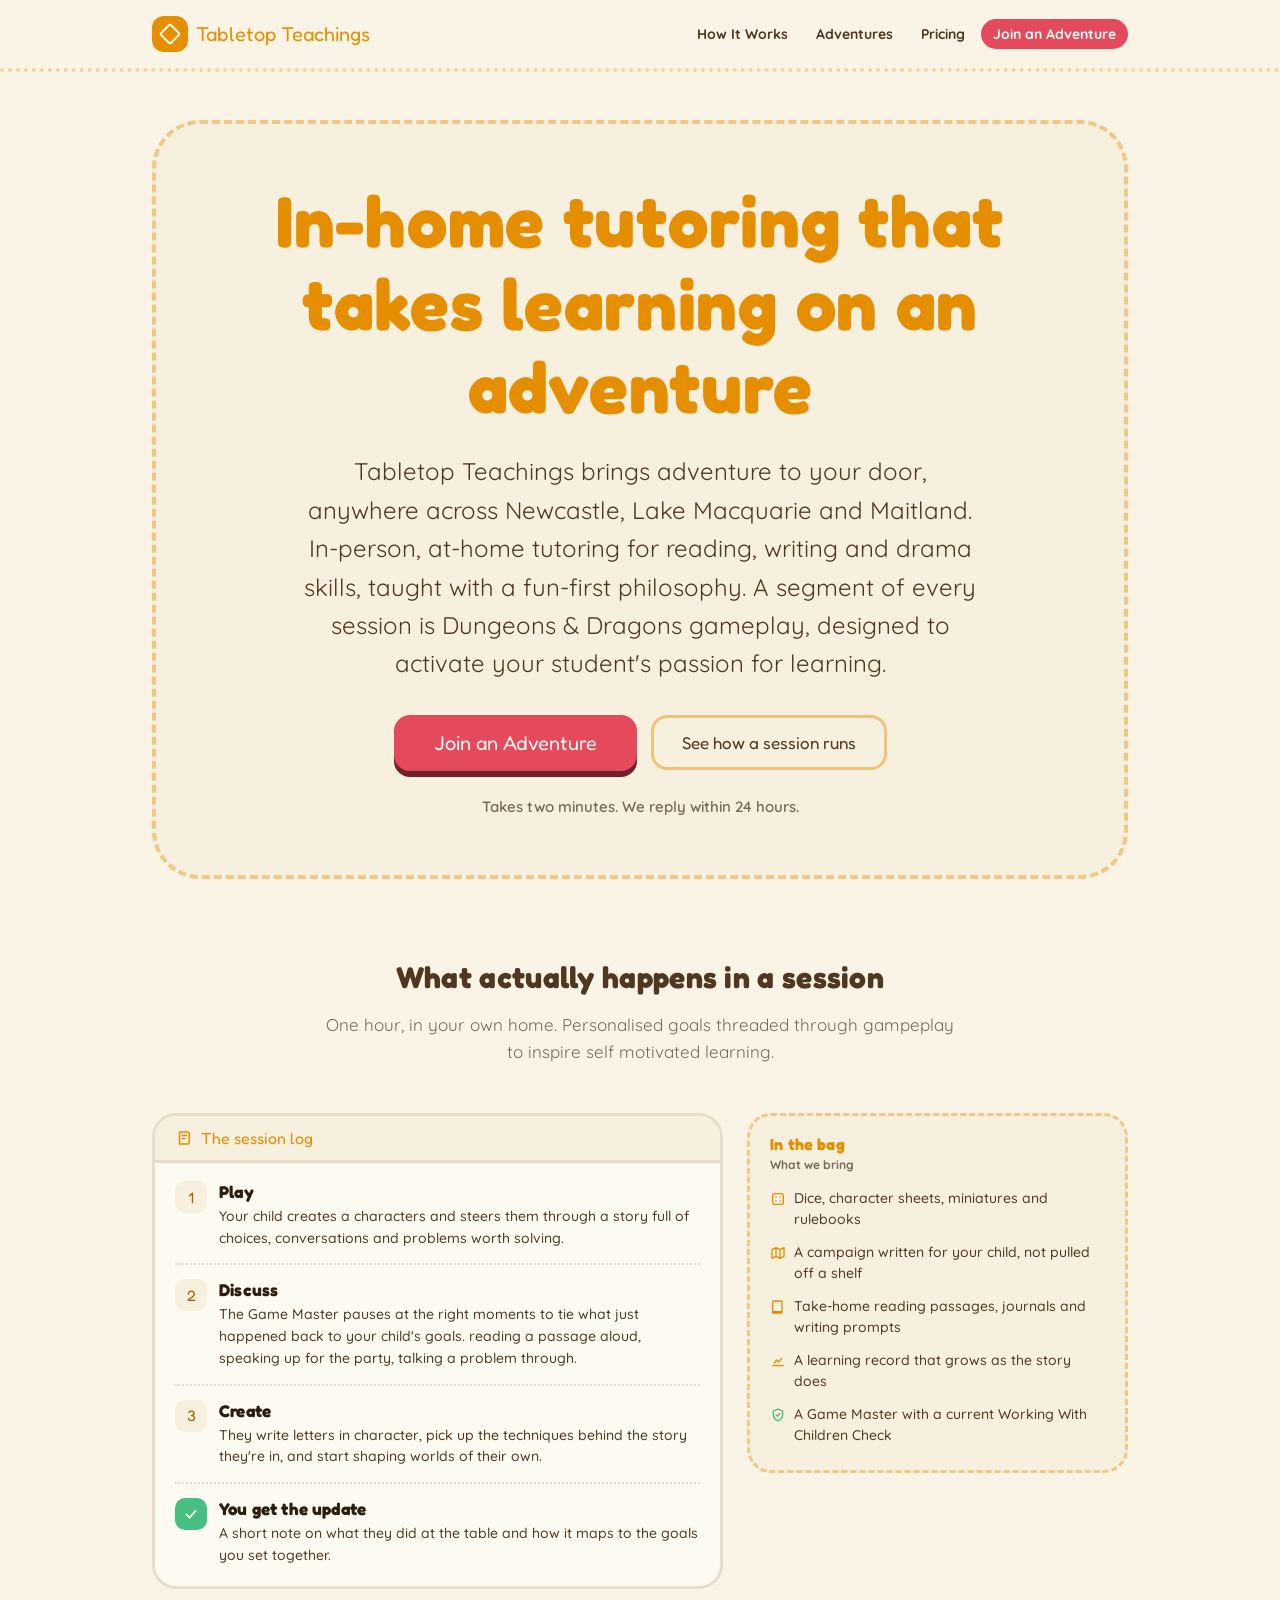
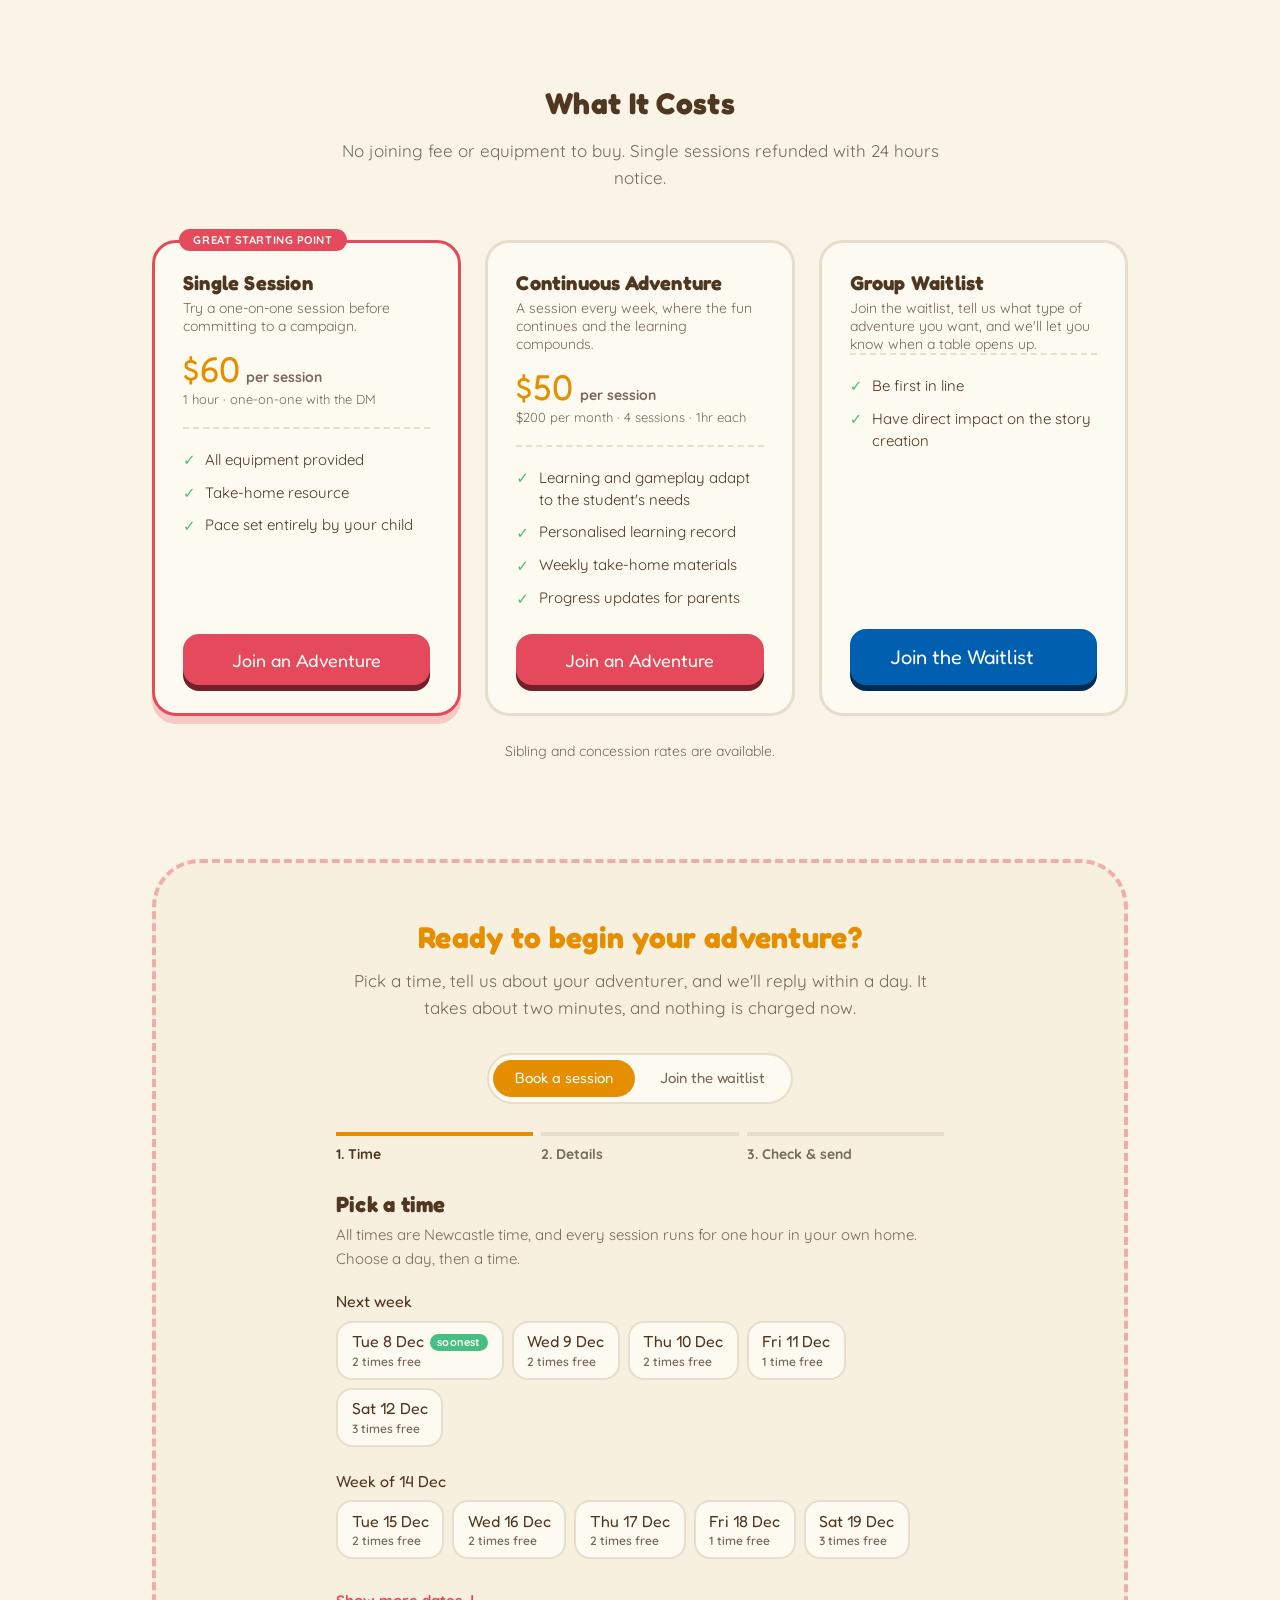
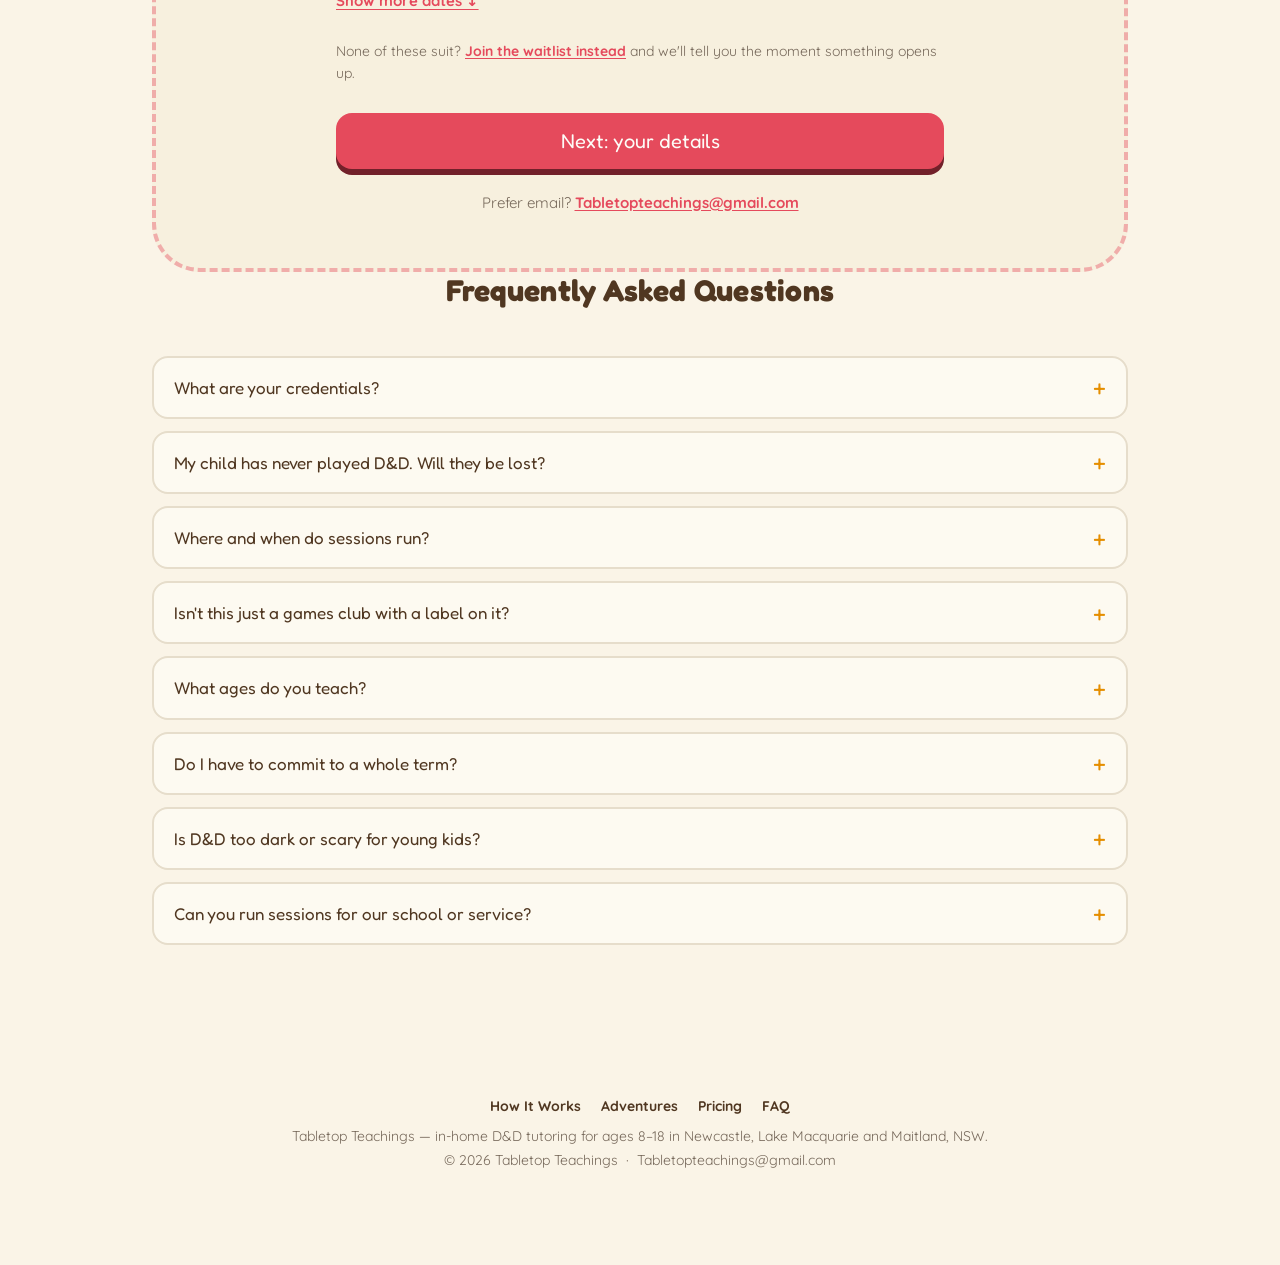
==== index.html @ 04fbfb24 "Update index.html" ====
<!doctype html>
<html lang="en-AU">
<head>
  <!-- charset and viewport MUST stay first: charset has to appear within the
       first 1024 bytes of the document. Never put a script above these. -->
  <meta charset="utf-8" />
  <meta name="viewport" content="width=device-width, initial-scale=1" />

  <title>In-Home D&amp;D Tutoring for Kids in Newcastle NSW | Tabletop Teachings</title>
  <meta name="author" content="Tabletop Teachings" />
  <meta name="description" content="In-home tutoring for kids aged 8–18 across Newcastle, Lake Macquarie and Maitland NSW. Reading, writing and confidence goals taught through Dungeons &amp; Dragons. All equipment provided, from $50 a session." />
  <link rel="canonical" href="https://tabletopteachings.com/" />

  <meta property="og:type" content="website" />
  <meta property="og:site_name" content="Tabletop Teachings" />
  <meta property="og:url" content="https://tabletopteachings.com/" />
  <meta property="og:title" content="In-Home D&amp;D Tutoring for Kids in Newcastle NSW" />
  <meta property="og:description" content="Reading, writing and confidence, taught at your kitchen table through Dungeons &amp; Dragons. Ages 8–18. All equipment provided." />
  <meta property="og:image" content="https://tabletopteachings.com/assets/og-image.png" />
  <meta property="og:image:width" content="1200" />
  <meta property="og:image:height" content="630" />
  <meta property="og:image:alt" content="Tabletop Teachings — D&amp;D adventures that teach reading, writing and confidence." />
  <meta name="twitter:card" content="summary_large_image" />
  <meta name="twitter:title" content="In-Home D&amp;D Tutoring for Kids in Newcastle NSW" />
  <meta name="twitter:description" content="Reading, writing and confidence, taught at your kitchen table through Dungeons &amp; Dragons. Ages 8–18." />
  <meta name="twitter:image" content="https://tabletopteachings.com/assets/og-image.png" />
  <meta name="theme-color" content="#f6efe2" />

  <link rel="icon" href="favicon.ico" type="image/x-icon" />

  <!-- Critical, above-the-fold CSS inlined so the page paints without
       waiting on any network request. The full stylesheet below fills in
       everything else once it arrives; values here are kept in sync with
       css/style.css. -->
  <style>
    :root{--background:oklch(0.968 0.018 85);--foreground:oklch(0.245 0.032 60);--card:oklch(0.985 0.012 88);--secondary:oklch(0.955 0.024 88);--secondary-foreground:oklch(0.36 0.05 62);--primary:oklch(0.72 0.16 68);--primary-foreground:oklch(0.99 0.006 90);--accent:oklch(0.63 0.19 18);--accent-foreground:oklch(0.99 0.006 90);--muted:oklch(0.955 0.014 90);--muted-foreground:oklch(0.53 0.028 70);--border:oklch(0.9 0.026 84);--quest-3:oklch(0.72 0.14 158);--radius-2xl:3rem;--font-display:"Fredoka",system-ui,sans-serif;--font-body:"Quicksand",system-ui,sans-serif}
    *,*::before,*::after{box-sizing:border-box}
    body{margin:0;background-color:var(--background);color:var(--foreground);font-family:var(--font-body);-webkit-font-smoothing:antialiased;padding-bottom:4.75rem}
    h1,h2,h3{font-family:var(--font-display);letter-spacing:.01em;margin:0}
    p{margin:0}a{color:inherit;text-decoration:none}
    .container{width:100%;max-width:64rem;margin-inline:auto;padding:3rem 1.5rem}
    .site-nav .container{padding-block:0}
    .min-h-screen{min-height:100vh}
    .eyebrow{display:inline-block;margin-bottom:1.25rem;border-radius:9999px;background:var(--primary);color:var(--primary-foreground);padding:.25rem 1rem;font-size:.875rem;font-weight:700;text-transform:uppercase;letter-spacing:.06em}
    .site-nav{position:sticky;top:0;z-index:50;border-bottom:4px dotted color-mix(in oklab,var(--primary) 30%,transparent);background:color-mix(in oklab,var(--background) 90%,transparent);backdrop-filter:blur(6px)}
    .site-nav .container{display:flex;align-items:center;justify-content:space-between;flex-wrap:wrap;gap:.75rem;padding-block:1rem}
    .brand{display:flex;align-items:center;gap:.5rem}
    .brand-mark{display:flex;align-items:center;justify-content:center;width:2.25rem;height:2.25rem;border-radius:.75rem;background:var(--primary)}
    .brand-mark span{width:1rem;height:1rem;transform:rotate(45deg);border-radius:3px;border:2px solid var(--primary-foreground)}
    .brand-name{font-family:var(--font-display);font-size:1.25rem;color:var(--primary)}
    .nav-links{display:flex;align-items:center;gap:.25rem;font-size:.875rem;font-weight:700;color:var(--secondary-foreground)}
    .nav-links a{border-radius:9999px;padding:.375rem .75rem;transition:background-color .15s ease}
    .nav-links a:hover,.nav-links a[aria-current="page"]{background:var(--muted)}
    .nav-cta{border-radius:9999px;background:var(--accent);color:var(--accent-foreground)!important;padding:.375rem 1rem}
    .btn{display:inline-block;cursor:pointer;border-radius:1rem;padding:1rem 2.5rem;font-family:var(--font-display);font-size:1.25rem}
    .btn-accent{background:var(--accent);color:var(--accent-foreground);box-shadow:0 6px 0 0 color-mix(in oklab,var(--accent) 60%,black)}
    .btn-ghost{background:transparent;color:var(--secondary-foreground);border:3px solid color-mix(in oklab,var(--primary) 45%,transparent);font-size:1.0625rem;padding:.875rem 1.75rem}
    .hero{margin-bottom:2rem;border-radius:var(--radius-2xl);border:4px dashed color-mix(in oklab,var(--primary) 40%,transparent);background:var(--secondary);padding:2.5rem 1.5rem;text-align:center}
    .hero h1{margin-bottom:1.5rem;font-size:2.5rem;line-height:1.15;color:var(--primary)}
    .hero p{margin-inline:auto;margin-bottom:2rem;max-width:42rem;font-size:1.25rem;line-height:1.6;color:var(--secondary-foreground)}
    .hero-actions{display:flex;flex-wrap:wrap;align-items:center;justify-content:center;gap:.875rem;margin-bottom:1.5rem}
    .hero-reassure{font-size:.9375rem!important;font-weight:600;margin-bottom:0!important;color:var(--muted-foreground)!important}
    .trust-strip{list-style:none;display:flex;flex-wrap:wrap;justify-content:center;gap:.5rem;margin:0 0 2.5rem;padding:0}
    .trust-chip{display:inline-flex;align-items:center;gap:.4rem;border-radius:9999px;border:2px solid var(--border);background:var(--card);padding:.4rem .9rem;font-size:.8125rem;font-weight:700;color:var(--secondary-foreground)}
    .trust-chip::before{content:"";width:.5rem;height:.5rem;border-radius:9999px;background:var(--quest-3)}
    @media (max-width:640px){.nav-links .nav-scroll-link{display:none}.nav-links{gap:.5rem}.hero h1{font-size:2rem}.trust-chip{font-size:.75rem;padding:.35rem .7rem}}@media (min-width:768px){body{padding-bottom:0}.hero{padding:3.5rem}.hero h1{font-size:3.75rem}.hero p{font-size:1.375rem}}
  </style>

  <link rel="preconnect" href="https://fonts.googleapis.com" />
  <link rel="preconnect" href="https://fonts.gstatic.com" crossorigin />

  <!-- Fonts and the full stylesheet load async (preload → swap to stylesheet
       on load) so they never block first paint. -->
  <link rel="preload" as="style" href="https://fonts.googleapis.com/css2?family=Fredoka:wght@400;500;600;700&family=Quicksand:wght@400;500;600;700&display=swap" onload="this.onload=null;this.rel='stylesheet'" />
  <link rel="preload" as="style" href="css/style.css" onload="this.onload=null;this.rel='stylesheet'" />
  <link rel="preload" as="style" href="css/booking.css" onload="this.onload=null;this.rel='stylesheet'" />
  <!-- The how-it-works section. Kept separate only so it is easy to drop in;
       paste its contents at the end of css/style.css and delete this line
       whenever you want to save the extra request. -->
  <link rel="preload" as="style" href="css/session-log.css" onload="this.onload=null;this.rel='stylesheet'" />
  <noscript>
    <link rel="stylesheet" href="https://fonts.googleapis.com/css2?family=Fredoka:wght@400;500;600;700&family=Quicksand:wght@400;500;600;700&display=swap" />
    <link rel="stylesheet" href="css/style.css" />
    <link rel="stylesheet" href="css/booking.css" />
    <link rel="stylesheet" href="css/session-log.css" />
  </noscript>

  <!-- ═══ ANALYTICS ═══════════════════════════════════════════════════════
       Paste your Google Analytics 4 tag here when you have one.
       js/track.js reports CTA clicks as "cta_click"; js/schedule.js sends
       the single "generate_lead" conversion once a booking is submitted.
       ═══════════════════════════════════════════════════════════════════ -->

  <!-- ═══ BUSINESS SCHEMA ═════════════════════════════════════════════════
       Keep name / email / prices identical to your Google Business Profile
       and to the visible text on this page. If a price changes, change it in
       BOTH places. Never add aggregateRating without real reviews.
       ═══════════════════════════════════════════════════════════════════ -->
  <script type="application/ld+json">
  {
    "@context": "https://schema.org",
    "@type": "LocalBusiness",
    "@id": "https://tabletopteachings.com/#business",
    "name": "Tabletop Teachings",
    "description": "In-home tutoring for reading, writing and drama skills for ages 8–18 in Newcastle NSW, taught through Dungeons & Dragons gameplay.",
    "url": "https://tabletopteachings.com/",
    "image": "https://tabletopteachings.com/assets/og-image.png",
    "email": "Tabletopteachings@gmail.com",
    "priceRange": "$50-$60",
    "currenciesAccepted": "AUD",
    "address": {
      "@type": "PostalAddress",
      "addressLocality": "Newcastle",
      "addressRegion": "NSW",
      "postalCode": "2300",
      "addressCountry": "AU"
    },
    "areaServed": [
      { "@type": "City", "name": "Newcastle, NSW" },
      { "@type": "City", "name": "Lake Macquarie, NSW" },
      { "@type": "City", "name": "Maitland, NSW" }
    ],
    "openingHoursSpecification": [{
      "@type": "OpeningHoursSpecification",
      "dayOfWeek": ["Monday","Tuesday","Wednesday","Thursday","Friday","Saturday"],
      "opens": "09:00",
      "closes": "18:00"
    }],
    "hasOfferCatalog": {
      "@type": "OfferCatalog",
      "name": "Tutoring sessions",
      "itemListElement": [
        {
          "@type": "Offer",
          "name": "Single Session",
          "description": "A one-hour, one-on-one in-home session with the Game Master. All equipment provided.",
          "price": "60",
          "priceCurrency": "AUD"
        },
        {
          "@type": "Offer",
          "name": "Continuous Adventure",
          "description": "A weekly one-hour session, billed at $200 per month for four sessions.",
          "price": "50",
          "priceCurrency": "AUD"
        }
      ]
    }
  }
  </script>

  <!-- ═══ FAQ SCHEMA ══════════════════════════════════════════════════════
       Every question and answer below must match the visible FAQ text on the
       page word for word. If you edit one, edit the other.
       ═══════════════════════════════════════════════════════════════════ -->
  <script type="application/ld+json">
  {
    "@context": "https://schema.org",
    "@type": "FAQPage",
    "mainEntity": [
      {
        "@type": "Question",
        "name": "What are your credentials?",
        "acceptedAnswer": {
          "@type": "Answer",
          "text": "All of our Game Masters hold a valid, current Working With Children Check, First Aid and CPR certification, and experience working with children."
        }
      },
      {
        "@type": "Question",
        "name": "My child has never played D&D. Will they be lost?",
        "acceptedAnswer": {
          "@type": "Answer",
          "text": "Nope! Our sessions are designed to work regardless of a student's experience, and are tailored to their learning goals."
        }
      },
      {
        "@type": "Question",
        "name": "Where and when do sessions run?",
        "acceptedAnswer": {
          "@type": "Answer",
          "text": "We bring the learning to you. Sessions run in your own home across Newcastle, Lake Macquarie and Maitland in NSW, and there is no equipment for you to buy or set up."
        }
      },
      {
        "@type": "Question",
        "name": "Isn't this just a games club with a label on it?",
        "acceptedAnswer": {
          "@type": "Answer",
          "text": "Every campaign starts with a written list of reading, writing and social objectives for that student. Objectives are ticked off only when a player actually demonstrates them at the table, and you get a record of your own child's progress."
        }
      },
      {
        "@type": "Question",
        "name": "What ages do you teach?",
        "acceptedAnswer": {
          "@type": "Answer",
          "text": "Ages 8 to 18."
        }
      },
      {
        "@type": "Question",
        "name": "Do I have to commit to a whole term?",
        "acceptedAnswer": {
          "@type": "Answer",
          "text": "Nope! You can book a single session first and expand to a full term at any time."
        }
      },
      {
        "@type": "Question",
        "name": "Is D&D too dark or scary for young kids?",
        "acceptedAnswer": {
          "@type": "Answer",
          "text": "Nope! Our stories are designed specifically for the age groups that engage with them. Our Game Masters are always ready to talk to parents and students to keep the story and the learning within expectations."
        }
      },
      {
        "@type": "Question",
        "name": "Can you run sessions for our school or service?",
        "acceptedAnswer": {
          "@type": "Answer",
          "text": "Yes. We offer on-site sessions for schools, libraries, OOSH programs and support services, mapped to your literacy goals with written reporting on request. Use the form on this page and mention your organisation."
        }
      }
    ]
  }
  </script>
</head>
<body>
  <a href="#main" class="skip-link">Skip to content</a>

  <div class="min-h-screen">
    <nav class="site-nav">
      <div class="container" style="padding-block: 1rem;">
        <a href="#top" class="brand">
          <span class="brand-mark" aria-hidden="true"><span></span></span>
          <span class="brand-name">Tabletop Teachings</span>
        </a>
        <div class="nav-links">
          <a href="#how-it-works" class="nav-scroll-link">How It Works</a>
          <a href="#live-quests">Adventures</a>
          <a href="#pricing" class="nav-scroll-link">Pricing</a>
          <a href="#contact" class="nav-cta" data-track-cta="nav">Join an Adventure</a>
        </div>
      </div>
    </nav>

    <div class="container">
      <header id="top" class="hero">
        <!-- The H1 now carries the words a parent actually types into Google
             ("tutoring", "Newcastle") while keeping the original tagline. -->
        <h1>In-home tutoring that takes learning on an adventure</h1>
        <p>Tabletop Teachings brings adventure to your door, anywhere across Newcastle, Lake Macquarie and Maitland. In-person, at-home tutoring for reading, writing and drama skills, taught with a fun-first philosophy. A segment of every session is Dungeons &amp; Dragons gameplay, designed to activate your student's passion for learning.</p>
        <div class="hero-actions">
          <a href="#contact" class="btn btn-accent" data-track-cta="hero">Join an Adventure</a>
          <a href="#how-it-works" class="btn btn-ghost">See how a session runs</a>
        </div>
        <p class="hero-reassure">Takes two minutes. We reply within 24 hours.</p>
      </header>

      <main id="main">
        <!-- ═══ How a session runs ═══════════════════════════════════════
             Styled by css/session-log.css. The icon sprite below must stay
             inside this section — the <use> references break without it, and
             it renders nothing on its own.
        ══════════════════════════════════════════════════════════════════ -->
        <section id="how-it-works" class="section">
          <svg class="tt-sprite" aria-hidden="true" focusable="false" xmlns="http://www.w3.org/2000/svg">
            <symbol id="i-log" viewBox="0 0 24 24" fill="none" stroke="currentColor" stroke-width="2" stroke-linecap="round" stroke-linejoin="round">
              <path d="M6 4h11a2 2 0 0 1 2 2v12a2 2 0 0 1-2 2H6zM6 4v16M9.5 8.5h6M9.5 12.5h4" />
            </symbol>
            <symbol id="i-dice" viewBox="0 0 24 24" fill="none" stroke="currentColor" stroke-width="2" stroke-linecap="round" stroke-linejoin="round">
              <rect x="4" y="4" width="16" height="16" rx="3" />
              <circle cx="9" cy="9" r="1.1" fill="currentColor" stroke="none" />
              <circle cx="15" cy="9" r="1.1" fill="currentColor" stroke="none" />
              <circle cx="9" cy="15" r="1.1" fill="currentColor" stroke="none" />
              <circle cx="15" cy="15" r="1.1" fill="currentColor" stroke="none" />
            </symbol>
            <symbol id="i-map" viewBox="0 0 24 24" fill="none" stroke="currentColor" stroke-width="2" stroke-linecap="round" stroke-linejoin="round">
              <path d="M9 4 3 7v13l6-3 6 3 6-3V4l-6 3zM9 4v13M15 7v13" />
            </symbol>
            <symbol id="i-book" viewBox="0 0 24 24" fill="none" stroke="currentColor" stroke-width="2" stroke-linecap="round" stroke-linejoin="round">
              <path d="M4 5a2 2 0 0 1 2-2h12v16H6a2 2 0 0 0-2 2zM4 19a2 2 0 0 0 2 2h12" />
            </symbol>
            <symbol id="i-chart" viewBox="0 0 24 24" fill="none" stroke="currentColor" stroke-width="2" stroke-linecap="round" stroke-linejoin="round">
              <path d="M4 19h16M6.5 15l3.5-4.5 3 3 4.5-5.5" />
            </symbol>
            <symbol id="i-shield" viewBox="0 0 24 24" fill="none" stroke="currentColor" stroke-width="2" stroke-linecap="round" stroke-linejoin="round">
              <path d="M12 3.2 19 6v5c0 4.4-2.9 8.4-7 9.7C7.9 19.4 5 15.4 5 11V6z" />
              <path d="M9.2 11.8 11 13.6l3.8-3.8" />
            </symbol>
            <symbol id="i-check" viewBox="0 0 24 24" fill="none" stroke="currentColor" stroke-width="2.5" stroke-linecap="round" stroke-linejoin="round">
              <path d="M5 12.5 10 17.5 19 7" />
            </symbol>
          </svg>

          <h2 class="section-title">What actually happens in a session</h2>
          <p class="section-sub">One hour, in your own home. Personalised goals threaded through gampeplay to inspire self motivated learning. </p>

          <div class="session-layout session-layout--log">
            <div class="session-log">
              <p class="session-log-head">
                <svg aria-hidden="true"><use href="#i-log" /></svg>
                The session log
              </p>

              <ol class="log-entries">
                <li>
                  <span class="log-badge" aria-hidden="true">1</span>
                  <div>
                    <h3>Play</h3>
                    <p>Your child creates a characters and steers them through a story full of choices, conversations and problems worth solving.</p>
                  </div>
                </li>
                <li>
                  <span class="log-badge" aria-hidden="true">2</span>
                  <div>
                    <h3>Discuss</h3>
                    <p>The Game Master pauses at the right moments to tie what just happened back to your child's goals. reading a passage aloud, speaking up for the party, talking a problem through.</p>
                  </div>
                </li>
                <li>
                  <span class="log-badge" aria-hidden="true">3</span>
                  <div>
                    <h3>Create</h3>
                    <p>They write letters in character, pick up the techniques behind the story they're in, and start shaping worlds of their own.</p>
                  </div>
                </li>
                <li>
                  <span class="log-badge log-badge--done" aria-hidden="true"><svg><use href="#i-check" /></svg></span>
                  <div>
                    <h3>You get the update</h3>
                    <p>A short note on what they did at the table and how it maps to the goals you set together.</p>
                  </div>
                </li>
              </ol>
            </div>

            <aside class="kit-panel">
              <h3>In the bag</h3>
              <p class="kit-note">What we bring</p>
              <ul class="kit-list">
                <li><svg aria-hidden="true"><use href="#i-dice" /></svg><span>Dice, character sheets, miniatures and rulebooks</span></li>
                <li><svg aria-hidden="true"><use href="#i-map" /></svg><span>A campaign written for your child, not pulled off a shelf</span></li>
                <li><svg aria-hidden="true"><use href="#i-book" /></svg><span>Take-home reading passages, journals and writing prompts</span></li>
                <li><svg aria-hidden="true"><use href="#i-chart" /></svg><span>A learning record that grows as the story does</span></li>
                <li><svg aria-hidden="true" class="kit-icon--safe"><use href="#i-shield" /></svg><span>A Game Master with a current Working With Children Check</span></li>
              </ul>
            </aside>
          </div>
        </section>
        
        
        <!-- ═══ Live adventures — cards expand in place ══════════════════ -->
        <!-- 
        <section id="live-quests" class="section">
          <h2 class="section-title">Adventures In Progress</h2>
          <p class="section-sub">Tap a quest to see its world, its characters and the skills the party is working on.</p>
          <div id="home-quests-grid" class="campaign-switcher"></div>
          <p class="section-cta-wrap">
            <a href="#contact" class="section-cta" data-track-cta="quests-section">Join an Adventure &rarr;</a>
          </p>
        </section>
        -->
        <!-- ═══ Pricing ══════════════════════════════════════════════════
             There is one set of prices now. The Solo / Group switch that
             used to sit here is gone, along with its CSS.
        ══════════════════════════════════════════════════════════════════ -->
        
        <section id="pricing" class="section">
          <h2 class="section-title">What It Costs</h2>
          <p class="section-sub">No joining fee or equipment to buy. Single sessions refunded with 24 hours notice.</p>
          <div class="pricing-grid">
            <article class="price-card is-featured">
              <span class="price-flag">Great starting point</span>
              <h3>Single Session</h3>
              <p class="price-desc">Try a one-on-one session before committing to a campaign.</p>
              <p class="price-amount">$60 <span class="price-unit">per session</span></p>
              <p class="price-note">1 hour &middot; one-on-one with the DM</p>
              <ul class="price-list">
                <li>All equipment provided</li>
                <li>Take-home resource</li>
                <li>Pace set entirely by your child</li>
              </ul>
              <a href="#contact" class="btn btn-accent btn-block" data-track-cta="pricing-single">Join an Adventure</a>
            </article>
            <article class="price-card">
              <h3>Continuous Adventure</h3>
              <p class="price-desc">A session every week, where the fun continues and the learning compounds.</p>
              <p class="price-amount">$50 <span class="price-unit">per session</span></p>
              <p class="price-note">$200 per month &middot; 4 sessions &middot; 1hr each</p>
              <ul class="price-list">
                <li>Learning and gameplay adapt to the student's needs</li>
                <li>Personalised learning record</li>
                <li>Weekly take-home materials</li>
                <li>Progress updates for parents</li>
              </ul>
              <a href="#contact" class="btn btn-accent btn-block" data-track-cta="pricing-term">Join an Adventure</a>
            </article>
            <article class="price-card">
              <h3>Group Waitlist</h3>
              <p class="price-desc">Join the waitlist, tell us what type of adventure you want, and we'll let you know when a table opens up.</p>
              <ul class="price-list">
                <li>Be first in line</li>
                <li>Have direct impact on the story creation</li>
              </ul>
              <a href="#waitlist" class="btn btn-blue" data-track-cta="pricing-waitlist">Join the Waitlist</a>
            </article>
          </div>
          <p class="pricing-footnote">Sibling and concession rates are available.</p>
        </section>
        
        <!--
          ═══ TESTIMONIALS ══════════════════════════════════════════════════
          This is the single highest-value thing you can add to this page.
          Ask two or three current families for a sentence, get their written
          OK, then delete these comment markers and fill in the blanks.
          Use first name + child's year level only (e.g. "Sarah, parent of a
          Year 4 player"). Never use a child's full name.

        <section id="reviews" class="section">
          <h2 class="section-title">What Families Say</h2>
          <div class="audience-grid">
            <article class="audience-card tone-quest-4">
              <span class="audience-quote">&ldquo;[Quote from a parent.]&rdquo;</span>
              <p>&mdash; [First name], parent of a [Year X] player</p>
            </article>
            <article class="audience-card tone-quest-2">
              <span class="audience-quote">&ldquo;[Quote from a parent.]&rdquo;</span>
              <p>&mdash; [First name], parent of a [Year X] player</p>
            </article>
          </div>
        </section>
          ═══════════════════════════════════════════════════════════════════
        -->
        
        <!-- ═══ Booking ══════════════════════════════════════════════════
             The only booking path on the site. The times come from
             js/availability.js — open that file to change your teaching
             week, block a booked slot, or add a holiday.

             The two tabs switch in pure CSS, so the form still works if the
             script fails. Keep the radios directly inside <form>: the tab
             switching relies on them being siblings of everything below.
        ══════════════════════════════════════════════════════════════════ -->
        <section id="contact" class="section booking-section" style="margin-bottom: 0;">
          <div class="booking-shell">
            <h2 class="section-title">Ready to begin your adventure?</h2>
            <p class="section-sub">Pick a time, tell us about your adventurer, and we'll reply within a day. It takes about two minutes, and nothing is charged now.</p>

            <!-- Shown after a successful submit; Netlify returns here with ?done=1 -->
            <div id="done" class="done-card" hidden tabindex="-1">
              <span class="done-tick" aria-hidden="true">&#10003;</span>
              <h3>That's come through</h3>
              <p>We'll email you within a day to confirm the time and answer anything you're wondering about.</p>
              <p class="done-next">Nothing to bring and nothing to buy &mdash; the dice, character sheets and rulebooks all arrive with your Game Master.</p>
            </div>

            <form id="booking-form" name="booking" method="POST" action="?done=1#contact"
                  data-netlify="true" data-netlify-honeypot="bot-field">
              <input type="hidden" name="form-name" value="booking" />
              <!-- Spam trap, parked off-screen by .hp-field. A person never
                   sees it; a bot fills it in and Netlify bins the submission. -->
              <p class="hp-field" aria-hidden="true"><label>Leave this empty: <input name="bot-field" tabindex="-1" autocomplete="off" /></label></p>

              <!-- ─── Tabs ─────────────────────────────────────────────── -->
              <input type="radio" name="mode" id="mode-book" value="Booking a session" class="mode-radio" checked />
              <input type="radio" name="mode" id="mode-waitlist" value="Waitlist" class="mode-radio" />
              <div class="mode-toggle" id="waitlist" role="radiogroup" aria-label="What would you like to do?">
                <label for="mode-book">Book a session</label>
                <label for="mode-waitlist">Join the waitlist</label>
              </div>

              <!-- Revealed by js/schedule.js. Without it, every step below is
                   simply visible at once: a longer form, but a working one. -->
              <ol class="bk-steps" id="steps" hidden>
                <li data-step-dot data-state="current"><span class="label-book">Time</span><span class="label-waitlist">What you want</span></li>
                <li data-step-dot data-state="todo">Details</li>
                <li data-step-dot data-state="todo">Check &amp; send</li>
              </ol>

              <!-- ─── Step 1 ───────────────────────────────────────────── -->
              <section class="bk-step" data-step="1" aria-label="Step 1 of 3">
                <div class="panel-book">
                  <h3 class="booking-h" data-step-heading tabindex="-1">Pick a time</h3>
                  <p class="block-sub">All times are Newcastle time, and every session runs for one hour in your own home. Choose a day, then a time.</p>

                  <div id="session-field" class="field">
                    <div id="slots" aria-busy="true" aria-live="polite">
                      <p class="slots-loading">Finding free times&hellip;</p>
                    </div>
                    <p id="slots-empty" class="slots-empty" hidden></p>
                  </div>

                  <input type="hidden" name="session" id="session-value" />
                  <p id="session-summary" class="session-summary" role="status" hidden></p>

                  <p class="mode-nudge">None of these suit? <label for="mode-waitlist" class="mode-link">Join the waitlist instead</label> and we'll tell you the moment something opens up.</p>
                </div>

                <div class="panel-waitlist">
                  <h3 class="booking-h" data-step-heading tabindex="-1">Join the waitlist</h3>
                  <p class="block-sub">Tell us what you're after and we'll be in touch the moment a table opens up. No obligation, and you can leave the list any time.</p>

                  <fieldset class="radio-set" data-required-group data-error="Choose one so we know which list to add you to.">
                    <legend>What are you hoping for?</legend>
                    <div class="chip-wrap">
                      <label class="radio-chip"><input type="radio" name="wait-type" value="A group campaign" /><span>A group campaign</span></label>
                      <label class="radio-chip"><input type="radio" name="wait-type" value="One-on-one sessions" /><span>One-on-one sessions</span></label>
                      <label class="radio-chip"><input type="radio" name="wait-type" value="Either is fine" /><span>Either is fine</span></label>
                    </div>
                  </fieldset>

                  <div class="field">
                    <label for="availability">Which days and times usually suit? <span class="optional">optional</span></label>
                    <textarea id="availability" name="availability" rows="2"
                      placeholder="e.g. after school Tuesdays or Thursdays, or Saturday mornings"></textarea>
                  </div>
                </div>

                <div class="step-nav">
                  <button type="button" class="btn btn-accent step-next" data-next>Next: your details</button>
                </div>
              </section>

              <!-- ─── Step 2 ───────────────────────────────────────────── -->
              <section class="bk-step" data-step="2" aria-label="Step 2 of 3">
                <h3 class="booking-h" data-step-heading tabindex="-1">Your details</h3>
                <p class="block-sub">Enough to reply to you and to plan the first session. Nothing more.</p>

                <div class="field-row">
                  <div class="field">
                    <label for="parent-name">Your name</label>
                    <input id="parent-name" name="parent-name" type="text" autocomplete="name" required
                      data-error="Add your name so we know who we're replying to." />
                  </div>
                  <div class="field">
                    <label for="parent-email">Email</label>
                    <input id="parent-email" name="parent-email" type="email" autocomplete="email"
                      inputmode="email" required
                      data-error="Add an email address &mdash; it's how we confirm."
                      data-error-format="That email looks incomplete. Check for a typo." />
                  </div>
                </div>

                <div class="field-row">
                  <div class="field">
                    <label for="parent-phone">Mobile <span class="optional">optional</span></label>
                    <input id="parent-phone" name="parent-phone" type="tel" autocomplete="tel" inputmode="tel"
                      data-error-format="That number looks too short." />
                    <p class="field-hint">Only used to text you a reminder before the session.</p>
                  </div>
                  <div class="field">
                    <label for="suburb">Your suburb</label>
                    <input id="suburb" name="suburb" type="text" autocomplete="address-level2" required
                      placeholder="e.g. Merewether"
                      data-error="Add your suburb so we can check we cover it." />
                    <p class="field-hint">We travel across Newcastle, Lake Macquarie and Maitland.</p>
                  </div>
                </div>

                <div class="field-row">
                  <div class="field">
                    <label for="student-first-name">Their first name</label>
                    <input id="student-first-name" name="student-first-name" type="text" required
                      data-error="Add their first name." />
                  </div>
                  <div class="field">
                    <label for="student-year">Their school year</label>
                    <select id="student-year" name="student-year" required
                      data-error="Choose their school year.">
                      <option value="">Choose&hellip;</option>
                      <option>Year 3</option><option>Year 4</option><option>Year 5</option>
                      <option>Year 6</option><option>Year 7</option><option>Year 8</option>
                      <option>Year 9</option><option>Year 10</option><option>Year 11</option>
                      <option>Year 12</option><option>Not in school</option>
                    </select>
                  </div>
                </div>

                <!-- Chips instead of a blank box: one tap answers the question
                     that used to be a required paragraph, and the answers come
                     back in a form you can actually sort. -->
                <fieldset class="radio-set" data-required-group data-error="Pick at least one &mdash; it's how we match the right table.">
                  <legend>What would you like them to get out of it?</legend>
                  <div class="chip-wrap">
                    <label class="radio-chip"><input type="checkbox" name="goal" value="Reading confidence" /><span>Reading confidence</span></label>
                    <label class="radio-chip"><input type="checkbox" name="goal" value="Writing" /><span>Writing</span></label>
                    <label class="radio-chip"><input type="checkbox" name="goal" value="Speaking up in a group" /><span>Speaking up in a group</span></label>
                    <label class="radio-chip"><input type="checkbox" name="goal" value="Making friends" /><span>Making friends</span></label>
                    <label class="radio-chip"><input type="checkbox" name="goal" value="Handling losing" /><span>Handling losing</span></label>
                    <label class="radio-chip"><input type="checkbox" name="goal" value="Focus and attention" /><span>Focus and attention</span></label>
                    <label class="radio-chip"><input type="checkbox" name="goal" value="Something else" /><span>Something else</span></label>
                  </div>
                </fieldset>

                <div class="field">
                  <label for="goals">Anything you'd like to add about that? <span class="optional">optional</span></label>
                  <textarea id="goals" name="goals" rows="3"
                    placeholder="Whatever matters most to you &mdash; in as much or as little detail as you like."></textarea>
                </div>

                <div class="field">
                  <label for="notes">Anything else we should know? <span class="optional">optional</span></label>
                  <textarea id="notes" name="notes" rows="3"
                    placeholder="Support needs, things that help them focus, topics to steer around."></textarea>
                </div>

                <div class="step-nav">
                  <button type="button" class="btn btn-accent step-next" data-next>Next: check it over</button>
                  <button type="button" class="step-back" data-back>Back</button>
                </div>
              </section>

              <!-- ─── Step 3 ───────────────────────────────────────────── -->
              <section class="bk-step" data-step="3" aria-label="Step 3 of 3">
                <h3 class="booking-h" data-step-heading tabindex="-1">Check and send</h3>
                <p class="block-sub">Here's what comes to us. Change anything you like before sending.</p>

                <div id="review" class="review-card"></div>

                <div class="check-field">
                  <label class="check-row">
                    <input type="checkbox" name="consent" value="yes" required
                      data-error="Tick the box so we know you're the parent or carer." />
                    <span>I'm this child's parent or carer and I'm happy to be contacted about this.</span>
                  </label>
                </div>

                <p class="privacy-note">
                  We keep these answers to run your child's sessions and nothing else &mdash;
                  never sold, never shared. Ask any time and we'll delete them.
                </p>

                <button type="submit" class="btn btn-accent btn-block">
                  <span class="label-book">Request this session</span>
                  <span class="label-waitlist">Join the waitlist</span>
                </button>
                <p class="pay-note">We'll confirm by email and sort out payment before the first session.</p>

                <div class="step-nav">
                  <button type="button" class="step-back" data-back>Back</button>
                </div>
              </section>

              <noscript>
                <p class="slots-empty" style="margin-top:1rem">The time picker needs JavaScript.
                  Fill in the rest and we'll email you the next free times, or write to us at
                  <a href="mailto:Tabletopteachings@gmail.com">Tabletopteachings@gmail.com</a>.</p>
              </noscript>
            </form>

            <p class="booking-alt">Prefer email? <a href="mailto:Tabletopteachings@gmail.com">Tabletopteachings@gmail.com</a></p>
          </div>
        </section>
      </main>


      <!-- ═══ FAQ ══════════════════════════════════════════════════════
             If you edit any answer here, edit the matching answer in the
             FAQPage schema block in <head> so the two never disagree.
        ══════════════════════════════════════════════════════════════════ -->
  
  <section id="faq" class="section">
          <h2 class="section-title">Frequently Asked Questions</h2>
          <div class="faq-list">
            <details class="faq-item">
              <summary>What are your credentials?</summary>
              <p>All of our Game Masters hold a valid, current Working With Children Check, First Aid and CPR certification, and experience working with children.</p>
            </details>
            <details class="faq-item">
              <summary>My child has never played D&amp;D. Will they be lost?</summary>
              <p>Nope! Our sessions are designed to work regardless of a student's experience, and are tailored to their learning goals.</p>
            </details>
            <details class="faq-item">
              <summary>Where and when do sessions run?</summary>
              <p>We bring the learning to you. Sessions run in your own home across Newcastle, Lake Macquarie and Maitland in NSW, and there is no equipment for you to buy or set up.</p>
            </details>
            <details class="faq-item">
              <summary>Isn't this just a games club with a label on it?</summary>
              <p>Every campaign starts with a written list of reading, writing and social objectives for that student. Objectives are ticked off only when a player actually demonstrates them at the table, and you get a record of your own child's progress.</p>
            </details>
            <details class="faq-item">
              <summary>What ages do you teach?</summary>
              <p>Ages 8 to 18.</p>
            </details>
            <details class="faq-item">
              <summary>Do I have to commit to a whole term?</summary>
              <p>Nope! You can book a single session first and expand to a full term at any time.</p>
            </details>
            <details class="faq-item">
              <summary>Is D&amp;D too dark or scary for young kids?</summary>
              <p>Nope! Our stories are designed specifically for the age groups that engage with them. Our Game Masters are always ready to talk to parents and students to keep the story and the learning within expectations.</p>
            </details>
            <details class="faq-item">
              <summary>Can you run sessions for our school or service?</summary>
              <p>Yes. We offer on-site sessions for schools, libraries, OOSH programs and support services, mapped to your literacy goals with written reporting on request. Use the form on this page and mention your organisation.</p>
            </details>
          </div>
        </section>

      
      <footer class="site-footer">
        <p class="footer-links">
          <a href="#how-it-works">How It Works</a>
          <a href="#live-quests">Adventures</a>
          <a href="#pricing">Pricing</a>
          <a href="#faq">FAQ</a>
        </p>
        <!-- Name, area and contact in plain text. Google cross-checks this
             against your Google Business Profile, so keep them identical. -->
        <p>Tabletop Teachings &mdash; in-home D&amp;D tutoring for ages 8&ndash;18 in Newcastle, Lake Macquarie and Maitland, NSW.</p>
        <p class="footer-meta">&copy; <span id="year"></span> Tabletop Teachings &nbsp;&middot;&nbsp; <a href="mailto:Tabletopteachings@gmail.com">Tabletopteachings@gmail.com</a></p>
      </footer>
    </div>
  </div>

  <!-- Sticky CTA for phones, where most ad traffic lands. -->
  <div class="mobile-cta">
    <p>Spots open now in Newcastle</p>
    <a href="#contact" class="btn btn-accent" data-track-cta="mobile-sticky">Join an Adventure</a>
  </div>

  

  
  <script>
    // Guarded so the footer year can be removed from the markup without
    // this throwing a TypeError.
    var yearEl = document.getElementById("year");
    if (yearEl) { yearEl.textContent = new Date().getFullYear(); }
  </script>
  <script src="js/adventures-data.js"></script>
  <script src="js/quests.js"></script>
  <script src="js/track.js"></script>
  <!-- Your teaching week, booked slots and holidays. This is the file to
       edit when your availability changes — it must load before schedule.js,
       which reads it. -->
  <script src="js/availability.js"></script>
  <!-- Builds the time picker and runs the three-step form. -->
  <script src="js/schedule.js"></script>
</body>
</html>
---- css/style.css ----
/* ==========================================================================
   Tabletop Teachings — stylesheet
   Plain CSS, no build step. Organised in sections:
   1. Design tokens (colours, fonts)
   2. Reset / base
   3. Layout helpers
   4. Components (nav, buttons, cards, hero, steps, footer)
   5. Adventures page (campaign switcher, tabs, timeline, objectives)
   6. Responsive tweaks
   ========================================================================== */

/* ---- 1. Design tokens ---------------------------------------------------- */
:root {
  --radius-sm: 0.75rem;
  --radius-md: 1rem;
  --radius-lg: 1.5rem;
  --radius-xl: 2.5rem;
  --radius-2xl: 3rem;

  --background: oklch(0.968 0.018 85);
  --foreground: oklch(0.245 0.032 60);
  --card: oklch(0.985 0.012 88);
  --primary: oklch(0.72 0.16 68);
  --primary-foreground: oklch(0.99 0.006 90);
  --secondary: oklch(0.955 0.024 88);
  --secondary-foreground: oklch(0.36 0.05 62);
  --muted: oklch(0.955 0.014 90);
  --muted-foreground: oklch(0.53 0.028 70);
  --accent: oklch(0.63 0.19 18);
  --accent-foreground: oklch(0.99 0.006 90);
  --border: oklch(0.9 0.026 84);

  /* Button blue. Darker than --quest-1 so white label text clears 4.5:1;
     the quest tone is fine behind icons but not behind text. */
  --blue: oklch(0.48 0.15 250);
  --blue-foreground: oklch(0.99 0.006 90);

  /* Quest tones: bold icon colour + soft card wash for each */
  --quest-1: oklch(0.72 0.13 235);
  --quest-1-soft: oklch(0.965 0.022 235);
  --quest-2: oklch(0.65 0.16 300);
  --quest-2-soft: oklch(0.965 0.022 300);
  --quest-3: oklch(0.72 0.14 158);
  --quest-3-soft: oklch(0.965 0.024 158);
  --quest-4: oklch(0.74 0.15 55);
  --quest-4-soft: oklch(0.965 0.026 62);
  --quest-5: oklch(0.7 0.16 355);
  --quest-5-soft: oklch(0.965 0.02 355);
  --quest-6: oklch(0.62 0.16 275);
  --quest-6-soft: oklch(0.965 0.022 275);

  --font-display: "Fredoka", system-ui, sans-serif;
  --font-body: "Quicksand", system-ui, sans-serif;
  --shadow-parchment: 0 10px 30px -16px color-mix(in oklab, oklch(0.4 0.06 60) 45%, transparent);
}

/* ---- 2. Reset / base ------------------------------------------------------ */
*, *::before, *::after { box-sizing: border-box; }
html { scroll-behavior: smooth; }
@media (prefers-reduced-motion: reduce) {
  html { scroll-behavior: auto; }
}
body {
  margin: 0;
  background-color: var(--background);
  color: var(--foreground);
  font-family: var(--font-body);
  -webkit-font-smoothing: antialiased;
}
h1, h2, h3 {
  font-family: var(--font-display);
  letter-spacing: 0.01em;
  margin: 0;
}
p { margin: 0; }
a { color: inherit; text-decoration: none; }
button { font: inherit; color: inherit; background: none; border: 0; cursor: pointer; }
img { max-width: 100%; display: block; }

/* ---- 3. Layout helpers ---------------------------------------------------- */
.container {
  width: 100%;
  max-width: 64rem; /* 1024px */
  margin-inline: auto;
  padding: 3rem 1.5rem;
}
.site-nav .container { padding-block: 0; }
.min-h-screen { min-height: 100vh; }

/* Visually hidden, still read by screen readers. Used by the objectives
   list ("Completed:" / "Not yet completed:") and the skip link. Do not
   delete — without it that text renders visibly on the page. */
.sr-only {
  position: absolute;
  width: 1px;
  height: 1px;
  padding: 0;
  margin: -1px;
  overflow: hidden;
  clip: rect(0, 0, 0, 0);
  white-space: nowrap;
  border: 0;
}
.skip-link {
  position: absolute;
  left: 0.5rem;
  top: -4rem;
  z-index: 100;
  border-radius: 0 0 var(--radius-sm) var(--radius-sm);
  background: var(--accent);
  color: var(--accent-foreground);
  padding: 0.6rem 1rem;
  font-weight: 700;
  transition: top 0.15s ease;
}
.skip-link:focus { top: 0; }

/* Global keyboard focus ring. */
a:focus-visible,
button:focus-visible,
summary:focus-visible {
  outline: 3px solid var(--foreground);
  outline-offset: 2px;
}
.eyebrow {
  display: inline-block;
  margin-bottom: 1.25rem;
  border-radius: 9999px;
  background: var(--primary);
  color: var(--primary-foreground);
  padding: 0.25rem 1rem;
  font-size: 0.875rem;
  font-weight: 700;
  text-transform: uppercase;
  letter-spacing: 0.06em;
}

/* ---- 4. Nav ---------------------------------------------------------------- */
.site-nav {
  position: sticky;
  top: 0;
  z-index: 50;
  border-bottom: 4px dotted color-mix(in oklab, var(--primary) 30%, transparent);
  background: color-mix(in oklab, var(--background) 90%, transparent);
  backdrop-filter: blur(6px);
}
.site-nav .container {
  display: flex;
  align-items: center;
  justify-content: space-between;
  flex-wrap: wrap;
  gap: 0.75rem;
  padding-block: 1rem;
}
.brand {
  display: flex;
  align-items: center;
  gap: 0.5rem;
}
.brand-mark {
  display: flex;
  align-items: center;
  justify-content: center;
  width: 2.25rem;
  height: 2.25rem;
  border-radius: 0.75rem;
  background: var(--primary);
}
.brand-mark span {
  width: 1rem;
  height: 1rem;
  transform: rotate(45deg);
  border-radius: 3px;
  border: 2px solid var(--primary-foreground);
}
.brand-name {
  font-family: var(--font-display);
  font-size: 1.25rem;
  color: var(--primary);
}
.nav-links {
  display: flex;
  align-items: center;
  gap: 0.25rem;
  font-size: 0.875rem;
  font-weight: 700;
  color: var(--secondary-foreground);
}
.nav-links a {
  border-radius: 9999px;
  padding: 0.375rem 0.75rem;
  transition: background-color 0.15s ease;
}
.nav-links a:hover,
.nav-links a[aria-current="page"] {
  background: var(--muted);
}
.nav-cta {
  border-radius: 9999px;
  background: var(--accent);
  color: var(--accent-foreground) !important;
  padding: 0.375rem 1rem;
  transition: transform 0.1s ease;
}
.nav-cta:active { transform: translateY(2px); }

/* ---- Buttons --------------------------------------------------------------- */
.btn {
  display: inline-block;
  cursor: pointer;
  border-radius: 1rem;
  padding: 1rem 2.5rem;
  font-family: var(--font-display);
  font-size: 1.25rem;
  transition: all 0.1s ease;
}
.btn-accent {
  background: var(--accent);
  color: var(--accent-foreground);
  box-shadow: 0 6px 0 0 color-mix(in oklab, var(--accent) 60%, black);
}
.btn-accent:active {
  transform: translateY(4px);
  box-shadow: none;
}
.btn-primary {
  display: block;
  width: 100%;
  background: var(--primary);
  color: var(--primary-foreground);
  font-size: 1.125rem;
  box-shadow: 0 6px 0 0 color-mix(in oklab, var(--primary) 60%, black);
}
.btn-primary:active {
  transform: translateY(4px);
  box-shadow: none;
}
.btn-blue {
  background: var(--blue);
  color: var(--blue-foreground);
  box-shadow: 0 6px 0 0 color-mix(in oklab, var(--blue) 60%, black);
}
.btn-blue:active {
  transform: translateY(4px);
  box-shadow: none;
}

/* ---- Hero -------------------------------------------------------------- */
.hero {
  margin-bottom: 5rem;
  border-radius: var(--radius-2xl);
  border: 4px dashed color-mix(in oklab, var(--primary) 40%, transparent);
  background: var(--secondary);
  padding: 2.5rem 1.5rem;
  text-align: center;
}
.hero h1 {
  margin-bottom: 1.5rem;
  font-size: 3rem;
  line-height: 1.15;
  color: var(--primary);
}
.hero p {
  margin-inline: auto;
  margin-bottom: 2rem;
  max-width: 42rem;
  font-size: 1.25rem;
  line-height: 1.6;
  color: var(--secondary-foreground);
}

/* ---- Section headings ---------------------------------------------------- */
.section { margin-bottom: 6rem; scroll-margin-top: 6rem; }
.section-title {
  margin-bottom: 3rem;
  text-align: center;
  font-size: 1.875rem;
  color: var(--secondary-foreground);
}
.section-title + .section-sub {
  margin: -2rem auto 3rem;
  max-width: 40rem;
  text-align: center;
  font-size: 1.0625rem;
  line-height: 1.6;
  color: var(--muted-foreground);
}
.section-cta-wrap { margin-top: 1.75rem; text-align: center; }
.section-cta {
  display: inline-block;
  border-radius: 9999px;
  background: var(--accent);
  color: var(--accent-foreground);
  padding: 0.625rem 1.5rem;
  font-weight: 700;
  font-size: 0.9375rem;
  transition: transform 0.1s ease;
}
.section-cta:active { transform: translateY(2px); }

/* ---- Tenets / quest cards -------------------------------------------------- */
.tenets-grid {
  display: grid;
  grid-template-columns: 1fr;
  gap: 2rem;
}
.tenet-card {
  border-radius: var(--radius-lg);
  border: 3px solid;
  padding: 2rem;
  transition: transform 0.15s ease;
}
.tenet-card:nth-child(odd):hover { transform: rotate(1deg); }
.tenet-card:nth-child(even):hover { transform: rotate(-1deg); }
.tenet-icon {
  display: flex;
  align-items: center;
  justify-content: center;
  width: 3rem;
  height: 3rem;
  margin-bottom: 1rem;
  border-radius: 0.75rem;
}
.tenet-card h3 {
  margin-bottom: 0.75rem;
  font-size: 1.25rem;
}
.tenet-card p {
  line-height: 1.6;
  color: var(--secondary-foreground);
}

/* shape marks used inside tenet icons */
.shape-diamond { width: 1.25rem; height: 1.25rem; transform: rotate(45deg); border-radius: 3px; border: 2px solid var(--primary-foreground); }
.shape-circle  { width: 1.25rem; height: 1.25rem; border-radius: 9999px; background: var(--primary-foreground); }
.shape-bar     { width: 1.5rem; height: 0.375rem; border-radius: 9999px; background: var(--primary-foreground); }
.shape-corner  { width: 1.25rem; height: 1.25rem; border-bottom: 4px solid var(--primary-foreground); border-right: 4px solid var(--primary-foreground); border-radius: 0 0 3px 0; }
.shape-spark   { width: 1rem; height: 1rem; transform: rotate(45deg); background: var(--primary-foreground); }
.shape-pill    { width: 1.5rem; height: 0.625rem; border-radius: 9999px; background: var(--primary-foreground); }

/* Soft tone card background — used on tenet cards, campaign switcher
   cards, and character cards. Solid tone fills, tinted headings and
   skill tags are set inline per-element since they vary by context. */
.tone-quest-1 { background: var(--quest-1-soft); border-color: color-mix(in oklab, var(--quest-1) 35%, white); }
.tone-quest-2 { background: var(--quest-2-soft); border-color: color-mix(in oklab, var(--quest-2) 35%, white); }
.tone-quest-3 { background: var(--quest-3-soft); border-color: color-mix(in oklab, var(--quest-3) 35%, white); }
.tone-quest-4 { background: var(--quest-4-soft); border-color: color-mix(in oklab, var(--quest-4) 35%, white); }
.tone-quest-5 { background: var(--quest-5-soft); border-color: color-mix(in oklab, var(--quest-5) 35%, white); }
.tone-quest-6 { background: var(--quest-6-soft); border-color: color-mix(in oklab, var(--quest-6) 35%, white); }

/* ---- How to join / steps -------------------------------------------------- */
.join-section {
  border-radius: var(--radius-2xl);
  background: var(--muted);
  padding: 2.5rem 1.5rem;
}
.steps {
  list-style: none;
  margin: 0;
  padding: 0;
  display: flex;
  flex-direction: column;
  align-items: center;
  gap: 3rem;
}
.step-item { display: contents; }
.step { flex: 1; text-align: center; max-width: 18rem; }
.step-badge {
  display: flex;
  align-items: center;
  justify-content: center;
  width: 4rem;
  height: 4rem;
  margin: 0 auto 1.5rem;
  border-radius: 9999px;
  border: 4px solid;
  background: var(--card);
  font-size: 1.5rem;
  font-weight: 700;
  box-shadow: var(--shadow-parchment);
}
.step h3 { margin-bottom: 0.5rem; font-size: 1.25rem; color: var(--secondary-foreground); }
.step p { padding-inline: 1rem; color: var(--muted-foreground); }
.step-connector {
  display: none;
  width: 3rem;
  height: 1px;
  border-top: 4px dotted var(--border);
}

/* ---- Contact card -------------------------------------------------------- */
.contact-card {
  position: relative;
  overflow: hidden;
  max-width: 36rem;
  margin-inline: auto;
  border-radius: var(--radius-xl);
  border: 4px solid var(--muted);
  background: var(--card);
  padding: 2.5rem 1.5rem;
  text-align: center;
  box-shadow: var(--shadow-parchment);
}
.contact-card::before {
  content: "";
  position: absolute;
  top: 0;
  right: 0;
  width: 8rem;
  height: 8rem;
  border-radius: 0 0 0 9999px;
  background: color-mix(in oklab, var(--accent) 10%, transparent);
}
.contact-card h2 {
  position: relative;
  margin-bottom: 1rem;
  font-size: 1.875rem;
  color: var(--secondary-foreground);
}
.contact-card p {
  position: relative;
  margin-bottom: 2rem;
  line-height: 1.6;
  color: var(--muted-foreground);
}

/* ---- Footer -------------------------------------------------------------- */
.site-footer {
  padding-top: 3.5rem;
  padding-bottom: 3rem;
  text-align: center;
  font-size: 0.875rem;
  color: var(--muted-foreground);
}

/* ==========================================================================
   5. Adventures page
   ========================================================================== */
.quest-board-header {
  margin-bottom: 2.5rem;
  border-radius: var(--radius-2xl);
  border: 4px dashed color-mix(in oklab, var(--primary) 40%, transparent);
  background: var(--secondary);
  padding: 2.5rem 1.5rem;
  text-align: center;
}
.quest-board-header h1 {
  margin-bottom: 1rem;
  font-size: 2.25rem;
  color: var(--primary);
}
.quest-board-header p {
  margin-inline: auto;
  max-width: 42rem;
  font-size: 1.125rem;
  line-height: 1.6;
  color: var(--secondary-foreground);
}

.quest-board-layout { display: block; }

.campaign-switcher {
  display: grid;
  grid-template-columns: 1fr;
  gap: 1.25rem;
  margin-bottom: 2.5rem;
}
.campaign-card {
  position: relative;
  display: flex;
  flex-direction: column;
  gap: 0.65rem;
  border-radius: var(--radius-lg);
  border: 3px solid;
  padding: 1.35rem;
  text-align: left;
  transition: transform 0.15s ease, box-shadow 0.15s ease;
  width: 100%;
}
.campaign-card:hover { transform: translateY(-4px); }
.campaign-card.is-active { transform: translateY(-4px); }
.campaign-card:focus-visible { outline: 3px solid var(--foreground); outline-offset: 2px; }

.campaign-card-head {
  display: flex;
  align-items: center;
  justify-content: space-between;
  gap: 0.5rem;
}
.campaign-icon {
  display: flex;
  align-items: center;
  justify-content: center;
  flex-shrink: 0;
  width: 2.25rem;
  height: 2.25rem;
  border-radius: 0.65rem;
}
.campaign-tag {
  display: inline-block;
  border-radius: 9999px;
  padding: 0.25rem 0.75rem;
  font-size: 0.7rem;
  font-weight: 700;
  text-transform: uppercase;
  letter-spacing: 0.04em;
  color: var(--primary-foreground);
  white-space: nowrap;
}
/* The card is a <button>, which may only contain phrasing content, so the
   title is a styled span carrying role="heading" rather than a real <h3>.
   The old rule here targeted h2, which the card never rendered. */
.campaign-card-title {
  font-family: var(--font-display);
  font-size: 1.2rem;
  line-height: 1.25;
  letter-spacing: 0.01em;
}
.campaign-card-tagline { font-size: 0.875rem; line-height: 1.5; color: var(--secondary-foreground); }

.campaign-card-latest {
  display: flex;
  align-items: baseline;
  gap: 0.4rem;
  font-size: 0.8rem;
  font-weight: 600;
  color: var(--muted-foreground);
}
.campaign-card-latest span.latest-dot {
  flex-shrink: 0;
  width: 0.4rem;
  height: 0.4rem;
  margin-bottom: 0.05rem;
  border-radius: 9999px;
}
.campaign-card-latest strong { color: var(--secondary-foreground); font-weight: 700; }

.campaign-card-progress {
  /* These are <span> elements — without display:block the width and
     height below are ignored and the bar collapses to a hairline. */
  display: block;
  overflow: hidden;
  width: 100%;
  height: 0.4rem;
  border-radius: 9999px;
  background: var(--muted);
}
.campaign-card-progress-fill { display: block; height: 100%; border-radius: 9999px; transition: width 0.3s ease; }

.campaign-card-meta {
  font-size: 0.75rem;
  font-weight: 700;
  color: var(--muted-foreground);
  text-transform: uppercase;
  letter-spacing: 0.03em;
}
.campaign-card-cta {
  margin-top: 0.1rem;
  font-size: 0.8rem;
  font-weight: 700;
  color: var(--accent);
}
.campaign-card-cta::after { content: "\2192"; display: inline-block; margin-left: 0.3rem; transition: margin-left 0.15s ease; }
.campaign-card:hover .campaign-card-cta::after { margin-left: 0.6rem; }

.campaign-panel {
  border-radius: var(--radius-xl);
  border: 4px solid;
  background: var(--card);
  padding: 2rem 1.5rem;
  box-shadow: var(--shadow-parchment);
}
.panel-header {
  display: flex;
  flex-wrap: wrap;
  align-items: flex-start;
  gap: 1rem;
  margin-bottom: 0.75rem;
}
.panel-icon {
  display: flex;
  align-items: center;
  justify-content: center;
  flex-shrink: 0;
  width: 3rem;
  height: 3rem;
  border-radius: 0.85rem;
}
.panel-heading { flex: 1 1 auto; min-width: 12rem; }
.campaign-eyebrow {
  margin-bottom: 0.15rem;
  font-size: 0.875rem;
  font-weight: 700;
  text-transform: uppercase;
  letter-spacing: 0.04em;
  color: var(--muted-foreground);
}
.campaign-panel h2 { font-size: 1.875rem; }
.panel-session-tag {
  flex-shrink: 0;
  border-radius: 9999px;
  padding: 0.4rem 1rem;
  font-size: 0.8rem;
  font-weight: 700;
  color: var(--primary-foreground);
  white-space: nowrap;
}
.campaign-blurb {
  margin-bottom: 2rem;
  max-width: 48rem;
  line-height: 1.6;
  color: var(--secondary-foreground);
}

.tab-list {
  display: flex;
  flex-wrap: wrap;
  gap: 0.5rem;
  margin-bottom: 2rem;
}
.tab-btn {
  display: inline-flex;
  align-items: center;
  border-radius: 9999px;
  padding: 0.5rem 1rem;
  font-size: 0.875rem;
  font-weight: 700;
  background: var(--muted);
  color: var(--secondary-foreground);
  transition: background-color 0.15s ease;
}
.tab-btn:hover { background: var(--secondary); }
.tab-btn.is-active { color: var(--primary-foreground); }
.tab-btn:focus-visible { outline: 3px solid var(--foreground); outline-offset: 2px; }
.tab-icon {
  display: inline-flex;
  align-items: center;
  justify-content: center;
  width: 1rem;
  height: 1rem;
  margin-right: 0.4rem;
  transform: scale(0.55);
  vertical-align: middle;
}

.tab-panel { display: none; }
.tab-panel.is-active { display: block; }
.tab-panel:focus-visible { outline: none; }

/* World log timeline */
.timeline {
  list-style: none;
  margin: 0;
  padding: 0;
  padding-left: 1.5rem;
  border-left: 4px dotted var(--border);
  display: flex;
  flex-direction: column;
  gap: 1.25rem;
}
.timeline li {
  position: relative;
  border-radius: var(--radius-md);
  border: 2px dashed var(--border);
  background: var(--card);
  padding: 1rem 1.25rem;
}
.timeline li::before {
  content: "";
  position: absolute;
  left: -1.95rem;
  top: 1.35rem;
  width: 1rem;
  height: 1rem;
  border-radius: 9999px;
  border: 4px solid var(--background);
  background: var(--border);
}
.timeline li.is-latest {
  border-style: solid;
  border-color: color-mix(in oklab, var(--current-tone, var(--primary)) 45%, white);
  background: color-mix(in oklab, var(--current-tone, var(--primary)) 7%, var(--card));
}
.timeline li.is-latest::before { background: var(--current-tone, var(--primary)); }
.timeline-session {
  margin-bottom: 0.125rem;
  font-size: 0.75rem;
  font-weight: 700;
  text-transform: uppercase;
  letter-spacing: 0.04em;
  color: var(--muted-foreground);
}
.timeline-latest-badge {
  display: inline-block;
  margin-left: 0.5rem;
  border-radius: 9999px;
  padding: 0.1rem 0.55rem;
  font-size: 0.65rem;
  font-weight: 700;
  text-transform: uppercase;
  letter-spacing: 0.04em;
  color: var(--primary-foreground);
  background: var(--current-tone, var(--primary));
  vertical-align: middle;
}
.timeline li h3 { margin-top: 0.15rem; font-size: 1.125rem; color: var(--secondary-foreground); }
.timeline li p { line-height: 1.6; color: var(--muted-foreground); }

/* Characters grid */
.characters-grid {
  display: grid;
  grid-template-columns: 1fr;
  gap: 1.25rem;
}
.character-card {
  display: flex;
  gap: 0.9rem;
  align-items: flex-start;
  border-radius: var(--radius-md);
  border: 3px solid;
  padding: 1.25rem;
}
.character-avatar {
  display: flex;
  align-items: center;
  justify-content: center;
  flex-shrink: 0;
  width: 2.75rem;
  height: 2.75rem;
  border-radius: 9999px;
  font-family: var(--font-display);
  font-size: 0.95rem;
  font-weight: 700;
  color: var(--primary-foreground);
}
.character-card-body { flex: 1 1 auto; min-width: 0; }
.character-card h3 { font-size: 1.125rem; color: var(--secondary-foreground); }
.character-role {
  margin-bottom: 0.5rem;
  font-size: 0.875rem;
  font-weight: 700;
  color: var(--muted-foreground);
}
.character-note {
  font-size: 0.875rem;
  line-height: 1.6;
  color: var(--secondary-foreground);
}

/* Learning objectives */
.progress-header {
  display: flex;
  align-items: baseline;
  justify-content: space-between;
  margin-bottom: 0.5rem;
}
.progress-header p { font-family: var(--font-display); font-size: 1.125rem; color: var(--secondary-foreground); }
.progress-pct { font-size: 0.875rem; font-weight: 700; color: var(--muted-foreground); }
.progress-track {
  overflow: hidden;
  width: 100%;
  height: 1rem;
  margin-bottom: 1.5rem;
  border-radius: 9999px;
  background: var(--muted);
}
.progress-fill {
  height: 100%;
  border-radius: 9999px;
  background: var(--current-tone, var(--primary));
  transition: width 0.3s ease;
}
.objectives-list {
  list-style: none;
  margin: 0 0 1.5rem;
  padding: 0;
  display: flex;
  flex-direction: column;
  gap: 0.75rem;
}
.objective {
  display: flex;
  align-items: center;
  gap: 0.75rem;
  border-radius: var(--radius-md);
  border: 2px dashed var(--border);
  padding: 1rem;
}
.objective.is-done {
  border-color: transparent;
  background: var(--muted);
}
.objective-check {
  display: flex;
  align-items: center;
  justify-content: center;
  flex-shrink: 0;
  width: 1.75rem;
  height: 1.75rem;
  border-radius: 0.5rem;
  border: 2px solid;
  font-size: 0.875rem;
  font-weight: 700;
  color: var(--primary-foreground);
}
.objective-label { flex: 1; color: var(--secondary-foreground); }
.skill-tag {
  border-radius: 9999px;
  padding: 0.25rem 0.75rem;
  font-size: 0.75rem;
  font-weight: 700;
  color: var(--primary-foreground);
}
.objectives-note { font-size: 0.875rem; color: var(--muted-foreground); }

/* ==========================================================================
   6. Responsive
   ========================================================================== */
@media (min-width: 768px) {
  .hero { padding: 3.5rem; }
  .hero h1 { font-size: 4.5rem; }
  .hero p { font-size: 1.5rem; }
  .tenets-grid { grid-template-columns: repeat(2, 1fr); }
  .steps { flex-direction: row; align-items: flex-start; justify-content: space-around; }
  .step-connector { display: block; margin-top: 2rem; }
  .campaign-switcher { grid-template-columns: repeat(2, 1fr); }
  .characters-grid { grid-template-columns: repeat(2, 1fr); }
  .join-section, .campaign-panel, .quest-board-header { padding: 3rem; }
}
@media (min-width: 1024px) {
  .tenets-grid { grid-template-columns: repeat(3, 1fr); }
  /* Homepage teaser grid (plain .campaign-switcher, no .quest-board-layout
     wrapper) keeps three cards in a row on wide screens. */
  .campaign-switcher { grid-template-columns: repeat(3, 1fr); }

  /* /adventures/ page only: picker becomes a sticky sidebar beside the
     detail panel so switching campaigns doesn't lose your scroll position. */
  .quest-board-layout {
    display: grid;
    grid-template-columns: 300px 1fr;
    align-items: start;
    gap: 2rem;
  }
  .quest-board-layout .campaign-switcher {
    grid-template-columns: 1fr;
    position: sticky;
    top: 6rem;
    max-height: calc(100vh - 8rem);
    overflow-y: auto;
    margin-bottom: 0;
    padding-right: 0.25rem;
  }
}

/* ==========================================================================
   7. Conversion sections (added for the ad campaign)
   Hero actions, trust strip, audience cards, session run-sheet, pricing,
   safety, FAQ, closing CTA and the sticky mobile call-to-action.
   ========================================================================== */

/* ---- Hero actions + trust strip ------------------------------------------ */
.hero-actions {
  display: flex;
  flex-wrap: wrap;
  align-items: center;
  justify-content: center;
  gap: 0.875rem;
  margin-bottom: 1.5rem;
}
.btn-ghost {
  background: transparent;
  color: var(--secondary-foreground);
  border: 3px solid color-mix(in oklab, var(--primary) 45%, transparent);
  font-size: 1.0625rem;
  padding: 0.875rem 1.75rem;
}
.btn-ghost:hover { background: color-mix(in oklab, var(--primary) 10%, transparent); }

.hero-reassure {
  font-size: 0.9375rem !important;
  font-weight: 600;
  margin-bottom: 0 !important;
  color: var(--muted-foreground) !important;
}

.trust-strip {
  list-style: none;
  display: flex;
  flex-wrap: wrap;
  justify-content: center;
  gap: 0.5rem;
  margin: 0 0 2.5rem;
  padding: 0;
}
.trust-chip {
  display: inline-flex;
  align-items: center;
  gap: 0.4rem;
  border-radius: 9999px;
  border: 2px solid var(--border);
  background: var(--card);
  padding: 0.4rem 0.9rem;
  font-size: 0.8125rem;
  font-weight: 700;
  color: var(--secondary-foreground);
}
.trust-chip::before {
  content: "";
  width: 0.5rem;
  height: 0.5rem;
  border-radius: 9999px;
  background: var(--quest-3);
}

/* ---- Audience cards ------------------------------------------------------- */
.audience-grid {
  display: grid;
  grid-template-columns: 1fr;
  gap: 1.5rem;
}
.audience-card {
  border-radius: var(--radius-lg);
  border: 3px solid;
  padding: 1.75rem;
}
.audience-card h3 { margin-bottom: 0.6rem; font-size: 1.125rem; }
.audience-card p { line-height: 1.6; color: var(--secondary-foreground); font-size: 0.9375rem; }
.audience-quote {
  display: block;
  margin-bottom: 0.9rem;
  font-family: var(--font-display);
  font-size: 1.05rem;
  line-height: 1.4;
  color: var(--secondary-foreground);
}

/* ---- Session run-sheet ---------------------------------------------------- */
.runsheet {
  list-style: none;
  margin: 0;
  padding: 0 0 0 1.5rem;
  border-left: 4px dotted var(--border);
  display: flex;
  flex-direction: column;
  gap: 1.5rem;
}
.runsheet li { position: relative; }
.runsheet li::before {
  content: "";
  position: absolute;
  left: -1.95rem;
  top: 0.3rem;
  width: 1rem;
  height: 1rem;
  border-radius: 9999px;
  border: 4px solid var(--background);
  background: var(--primary);
}
.runsheet-time {
  display: inline-block;
  margin-bottom: 0.3rem;
  border-radius: 9999px;
  background: var(--muted);
  padding: 0.15rem 0.65rem;
  font-size: 0.7rem;
  font-weight: 700;
  text-transform: uppercase;
  letter-spacing: 0.05em;
  color: var(--muted-foreground);
}
.runsheet h3 { margin-bottom: 0.25rem; font-size: 1.125rem; color: var(--secondary-foreground); }
.runsheet p { line-height: 1.6; color: var(--muted-foreground); }

.runsheet-aside {
  align-self: start;
  border-radius: var(--radius-lg);
  border: 3px dashed color-mix(in oklab, var(--quest-4) 45%, transparent);
  background: var(--quest-4-soft);
  padding: 1.5rem;
}
.runsheet-aside h3 { margin-bottom: 0.75rem; font-size: 1.0625rem; color: color-mix(in oklab, var(--quest-4) 78%, black); }
.runsheet-aside ul { margin: 0; padding-left: 1.1rem; }
.runsheet-aside li { margin-bottom: 0.5rem; line-height: 1.5; font-size: 0.9375rem; color: var(--secondary-foreground); }
.runsheet-aside li:last-child { margin-bottom: 0; }

.session-layout { display: grid; grid-template-columns: 1fr; gap: 2rem; }

/* ---- Pricing: styled as character-sheet stat blocks ----------------------- */
.pricing-grid {
  display: grid;
  grid-template-columns: 1fr;
  gap: 1.5rem;
}
.price-card {
  position: relative;
  display: flex;
  flex-direction: column;
  border-radius: var(--radius-lg);
  border: 3px solid var(--border);
  background: var(--card);
  padding: 1.75rem;
}
.price-card.is-featured {
  border-color: var(--accent);
  box-shadow: 0 8px 0 0 color-mix(in oklab, var(--accent) 25%, transparent);
}
.price-flag {
  position: absolute;
  top: -0.85rem;
  left: 1.5rem;
  border-radius: 9999px;
  background: var(--accent);
  color: var(--accent-foreground);
  padding: 0.25rem 0.9rem;
  font-size: 0.7rem;
  font-weight: 700;
  text-transform: uppercase;
  letter-spacing: 0.05em;
}
.price-card h3 { margin-bottom: 0.25rem; font-size: 1.25rem; color: var(--secondary-foreground); }
.price-card .price-desc { font-size: 0.875rem; color: var(--muted-foreground); }
.price-amount {
  display: flex;
  align-items: baseline;
  gap: 0.4rem;
  margin: 1rem 0 0.25rem;
  font-family: var(--font-display);
  font-size: 2.25rem;
  line-height: 1;
  color: var(--primary);
}
.price-amount { flex-wrap: wrap; }
.price-amount .price-prefix {
  font-family: var(--font-body);
  font-size: 1rem;
  font-weight: 700;
  color: var(--muted-foreground);
}
.price-amount .price-unit {
  font-family: var(--font-body);
  font-size: 0.875rem;
  font-weight: 700;
  color: var(--muted-foreground);
}
.price-note { margin-bottom: 1.25rem; font-size: 0.8125rem; color: var(--muted-foreground); }
.price-list {
  list-style: none;
  margin: 0 0 1.5rem;
  padding: 0;
  display: flex;
  flex-direction: column;
  gap: 0.6rem;
  border-top: 2px dashed var(--border);
  padding-top: 1.25rem;
}
.price-list li {
  display: flex;
  align-items: flex-start;
  gap: 0.6rem;
  font-size: 0.9375rem;
  line-height: 1.5;
  color: var(--secondary-foreground);
}
.price-list li::before {
  content: "\2713";
  flex-shrink: 0;
  margin-top: 0.05rem;
  font-weight: 700;
  color: var(--quest-3);
}
.price-card .btn { margin-top: auto; }
.btn-block {
  display: block;
  width: 100%;
  text-align: center;
  font-size: 1.125rem;
  padding: 0.9rem 1.5rem;
}
.pricing-footnote {
  margin-top: 1.5rem;
  text-align: center;
  font-size: 0.875rem;
  line-height: 1.6;
  color: var(--muted-foreground);
}

/* ---- Safety / trust ------------------------------------------------------- */
.safety-section {
  border-radius: var(--radius-2xl);
  background: var(--muted);
  padding: 2.5rem 1.5rem;
}
.safety-grid {
  display: grid;
  grid-template-columns: 1fr;
  gap: 1.25rem;
}
.safety-item {
  display: flex;
  align-items: flex-start;
  gap: 0.875rem;
  border-radius: var(--radius-md);
  background: var(--card);
  border: 2px solid var(--border);
  padding: 1.25rem;
}
.safety-check {
  display: flex;
  align-items: center;
  justify-content: center;
  flex-shrink: 0;
  width: 2rem;
  height: 2rem;
  border-radius: 0.6rem;
  background: var(--quest-3);
  color: var(--primary-foreground);
  font-weight: 700;
}
.safety-item h3 { margin-bottom: 0.2rem; font-size: 1rem; color: var(--secondary-foreground); }
.safety-item p { font-size: 0.875rem; line-height: 1.55; color: var(--muted-foreground); }

/* ---- FAQ ------------------------------------------------------------------ */
.faq-list { display: flex; flex-direction: column; gap: 0.75rem; }
.faq-item {
  border-radius: var(--radius-md);
  border: 2px solid var(--border);
  background: var(--card);
  padding: 0 1.25rem;
}
.faq-item[open] { border-color: color-mix(in oklab, var(--primary) 45%, transparent); }
.faq-item summary {
  display: flex;
  align-items: center;
  justify-content: space-between;
  gap: 1rem;
  cursor: pointer;
  list-style: none;
  padding: 1.1rem 0;
  font-family: var(--font-display);
  font-size: 1.0625rem;
  color: var(--secondary-foreground);
}
.faq-item summary::-webkit-details-marker { display: none; }
.faq-item summary::after {
  content: "+";
  flex-shrink: 0;
  font-size: 1.5rem;
  line-height: 1;
  color: var(--primary);
  transition: transform 0.15s ease;
}
.faq-item[open] summary::after { content: "\2013"; }
.faq-item > p {
  padding: 0 0 1.25rem;
  line-height: 1.65;
  color: var(--muted-foreground);
}
.faq-item > p + p { padding-top: 0; margin-top: -0.5rem; }

/* ---- Closing CTA band ----------------------------------------------------- */
.cta-band {
  border-radius: var(--radius-2xl);
  border: 4px dashed color-mix(in oklab, var(--accent) 40%, transparent);
  background: var(--secondary);
  padding: 2.5rem 1.5rem;
  text-align: center;
}
.cta-band h2 { margin-bottom: 1rem; font-size: 2rem; color: var(--primary); }
.cta-band > p {
  margin-inline: auto;
  margin-bottom: 1.75rem;
  max-width: 38rem;
  font-size: 1.125rem;
  line-height: 1.6;
  color: var(--secondary-foreground);
}
.cta-alt {
  margin-top: 1.5rem;
  font-size: 0.9375rem;
  color: var(--muted-foreground);
}
.cta-alt a { font-weight: 700; color: var(--accent); text-decoration: underline; }

/* ---- Footer expansion ----------------------------------------------------- */
.site-footer .footer-links {
  display: flex;
  flex-wrap: wrap;
  justify-content: center;
  gap: 0.25rem 1.25rem;
  margin-bottom: 0.75rem;
  font-weight: 700;
  color: var(--secondary-foreground);
}
.site-footer .footer-links a:hover { text-decoration: underline; }
.site-footer .footer-meta { margin-top: 0.35rem; }

/* ---- Sticky mobile CTA ---------------------------------------------------- */
.mobile-cta {
  position: fixed;
  left: 0;
  right: 0;
  bottom: 0;
  z-index: 60;
  display: flex;
  align-items: center;
  gap: 0.75rem;
  border-top: 3px solid color-mix(in oklab, var(--primary) 30%, transparent);
  background: color-mix(in oklab, var(--background) 94%, transparent);
  backdrop-filter: blur(8px);
  padding: 0.7rem 1rem calc(0.7rem + env(safe-area-inset-bottom));
}
.mobile-cta p {
  flex: 1;
  min-width: 0;
  font-size: 0.8125rem;
  font-weight: 700;
  line-height: 1.3;
  color: var(--secondary-foreground);
}
.mobile-cta .btn {
  flex-shrink: 0;
  padding: 0.7rem 1.25rem;
  font-size: 1rem;
  border-radius: 0.85rem;
}
body { padding-bottom: 4.75rem; }

/* ---- Adventures page: recruiting state + panel CTA ------------------------ */
.campaign-card-spots {
  display: inline-flex;
  align-self: flex-start; /* card is a flex column — don't stretch full width */
  align-items: center;
  gap: 0.35rem;
  border-radius: 9999px;
  background: color-mix(in oklab, var(--accent) 12%, transparent);
  padding: 0.2rem 0.6rem;
  font-size: 0.75rem;
  font-weight: 700;
  color: color-mix(in oklab, var(--accent) 80%, black);
}
.campaign-card-spots::before {
  content: "";
  width: 0.45rem;
  height: 0.45rem;
  border-radius: 9999px;
  background: var(--accent);
}
.panel-cta {
  display: flex;
  flex-wrap: wrap;
  align-items: center;
  gap: 1rem;
  margin-top: 2rem;
  border-radius: var(--radius-lg);
  border: 3px dashed color-mix(in oklab, var(--accent) 40%, transparent);
  padding: 1.25rem 1.5rem;
}
.panel-cta p { flex: 1; min-width: 14rem; line-height: 1.55; color: var(--secondary-foreground); }
.panel-cta .btn { padding: 0.8rem 1.5rem; font-size: 1.0625rem; }
.timeline-empty,
.characters-empty {
  border-radius: var(--radius-md);
  border: 2px dashed var(--border);
  padding: 1.5rem;
  line-height: 1.6;
  color: var(--muted-foreground);
}
.privacy-note {
  margin-top: 1.25rem;
  font-size: 0.8125rem;
  line-height: 1.6;
  color: var(--muted-foreground);
}

/* ---- Responsive ----------------------------------------------------------- */
@media (min-width: 768px) {
  body { padding-bottom: 0; }
  .mobile-cta { display: none; }
  .audience-grid { grid-template-columns: repeat(3, 1fr); }
  .pricing-grid { grid-template-columns: repeat(3, 1fr); }
  .safety-grid { grid-template-columns: repeat(2, 1fr); }
  .session-layout { grid-template-columns: 1.4fr 1fr; gap: 3rem; }
  .safety-section, .cta-band { padding: 3rem; }
  .cta-band h2 { font-size: 2.5rem; }
}

@media (max-width: 640px) {
  /* Same-page anchors are reachable by scrolling; hiding them stops the
     nav wrapping into three ragged lines on a phone. Brand + the booking
     button + Adventures (a separate page) stay visible. */
  .nav-links .nav-scroll-link { display: none; }
  .nav-links { gap: 0.5rem; }
  .hero h1 { font-size: 2rem; }
  .quest-board-header h1 { font-size: 1.875rem; }
  .trust-chip { font-size: 0.75rem; padding: 0.35rem 0.7rem; }
  .cta-band h2 { font-size: 1.625rem; }
  .price-amount { font-size: 2rem; }
}

@media (min-width: 1024px) {
  /* In the sticky sidebar the cards only need to be identifiable — the
     open campaign's detail is right beside them. Trimming the "Latest:"
     line keeps all three cards visible without a nested scrollbar. */
  .quest-board-layout .campaign-card { padding: 1.1rem 1.2rem; }
  .quest-board-layout .campaign-card-latest { display: none; }
  .quest-board-layout .campaign-card-tagline { font-size: 0.8125rem; }
}

/* ==========================================================================
   8. Inline quest panel (single-page version)
   The detail panel lives inside the same grid as the cards and spans every
   column, so it opens as a full-width row on desktop and directly under the
   tapped card on mobile.
   ========================================================================== */

.quest-panel-inline {
  grid-column: 1 / -1;
  position: relative;
  margin: 0.25rem 0 0.5rem;
  animation: quest-panel-in 0.18s ease-out;
}
@keyframes quest-panel-in {
  from { opacity: 0; transform: translateY(-6px); }
  to   { opacity: 1; transform: none; }
}
@media (prefers-reduced-motion: reduce) {
  .quest-panel-inline { animation: none; }
}

.quest-panel-close {
  position: absolute;
  top: 0.75rem;
  right: 0.9rem;
  z-index: 1;
  display: flex;
  align-items: center;
  justify-content: center;
  width: 2.25rem;
  height: 2.25rem;
  border-radius: 9999px;
  background: var(--muted);
  color: var(--muted-foreground);
  font-size: 1.5rem;
  line-height: 1;
  transition: background-color 0.15s ease, color 0.15s ease;
}
.quest-panel-close:hover {
  background: var(--accent);
  color: var(--accent-foreground);
}

/* The panel now sits inside a section that already has a heading, so its
   title is an <h3> rather than an <h2> — keep the visual weight. */
.quest-panel-inline .panel-heading h3 { font-size: 1.75rem; }
.quest-panel-inline .panel-heading h3:focus { outline: none; }
.quest-panel-inline .timeline h4 { font-size: 1.0625rem; margin-bottom: 0.35rem; }
.quest-panel-inline .character-card-body h4 { font-size: 1rem; margin-bottom: 0.15rem; }
.quest-panel-inline .panel-header { padding-right: 2.5rem; }

/* Cards are buttons now, not links — make the affordance obvious. */
.campaign-card[aria-expanded="true"] .campaign-card-cta::after {
  content: "\2191";
}

@media (max-width: 640px) {
  .quest-panel-inline { padding: 1.5rem 1.15rem; }
  .quest-panel-inline .panel-heading h3 { font-size: 1.375rem; }
}

/* ==========================================================================
   9. Pricing
   The Solo / Group switch was removed: only #mode-solo ever reached the
   HTML, half these rules keyed off a #mode-group that no longer existed,
   and the empty .pricing-toggle rendered as a stray pill above the cards.
   ========================================================================== */

/* A grid column of `1fr` still has an automatic minimum width, so a long
   unbroken price string can force the whole row wider than the page. Cap the
   minimum at zero and let long values wrap instead. */
.pricing-grid { grid-template-columns: 1fr; }
.price-card { min-width: 0; }
.price-amount { overflow-wrap: anywhere; }

@media (min-width: 768px) {
  .pricing-grid { grid-template-columns: repeat(3, minmax(0, 1fr)); }
}
---- css/booking.css ----
/* ==========================================================================
   Booking — Tabletop Teachings
   Loaded by index.html after css/style.css. Every colour comes from the
   tokens in style.css; the only new value is a distinct error red, because
   --accent is already the "click me" colour and must not double as a warning.

   Contents
     NOTE: .step and .steps belong to the "how it works" component in
   style.css (.step sets max-width:18rem and text-align:center). The booking
   flow uses .bk-step / .bk-steps instead. Don't rename them back.

   1. Shell
     2. Book / waitlist switch
     3. Progress steps
     4. Time picker
     5. Fields + validation
     6. Review + submit
     7. Done
     8. Responsive, motion, print
   ========================================================================== */

.booking-section {
  /* Fallbacks: style.css owns these tokens, but the section must still look
     right if it loads first or fails. */
  --bk-radius-sm: var(--radius-sm, 0.5rem);
  --bk-radius-md: var(--radius-md, 0.875rem);
  --bk-radius-lg: var(--radius-lg, 1.25rem);
  --bk-radius-xl: var(--radius-xl, 2rem);
  --bk-danger: oklch(0.5 0.17 27);
  --bk-danger-soft: oklch(0.95 0.03 27);
  --bk-ok: var(--quest-3, oklch(0.72 0.14 158));

  border-radius: var(--radius-2xl, 3rem);
  border: 4px dashed color-mix(in oklab, var(--accent) 40%, transparent);
  background: var(--secondary);
  padding: 2.5rem 1.25rem;
  scroll-margin-top: 5rem;
}
.booking-section .section-title { margin-bottom: 0.75rem; color: var(--primary); }
.booking-section .section-sub { margin: 0 auto 2rem !important; }

/* The form is a reading task. Cap it near 38rem so lines stay short and the
   eye never has to travel across a 64rem container to find the next field. */
.booking-shell { max-width: 38rem; margin-inline: auto; }

/* [hidden] has to win against the display rules below it. */
.booking-section [hidden] { display: none !important; }

.booking-sr {
  position: absolute;
  width: 1px; height: 1px;
  padding: 0; margin: -1px;
  overflow: hidden;
  clip-path: inset(50%);
  white-space: nowrap;
}

.booking-h {
  margin-bottom: 0.35rem;
  font-size: 1.375rem;
  color: var(--secondary-foreground);
}
.booking-h:focus { outline: none; }
.block-sub {
  margin-bottom: 1.25rem;
  font-size: 0.9375rem;
  line-height: 1.6;
  color: var(--muted-foreground);
}

/* Honeypot — invisible to people, irresistible to bots. */
.hp-field { position: absolute; left: -9999px; opacity: 0; }

/* ---- 2. Book / waitlist switch ------------------------------------------ */
/* Radios stay in the DOM and stay focusable: display:none would drop them
   from the tab order, and the panel switching below is pure CSS so the two
   tabs keep working if JavaScript never arrives. */
.mode-radio {
  position: absolute;
  width: 1px; height: 1px;
  opacity: 0;
  pointer-events: none;
}
.mode-toggle {
  display: flex;
  gap: 0.25rem;
  width: fit-content;
  max-width: 100%;
  margin: 0 auto 1.75rem;
  border-radius: 9999px;
  border: 2px solid var(--border);
  background: var(--card);
  padding: 0.3rem;
  scroll-margin-top: 6rem;
}
.mode-toggle label {
  cursor: pointer;
  border-radius: 9999px;
  padding: 0.6rem 1.35rem;
  font-family: var(--font-display);
  font-size: 0.9375rem;
  line-height: 1.2;
  color: var(--muted-foreground);
  text-align: center;
  transition: background-color 0.15s ease, color 0.15s ease;
  user-select: none;
}
.mode-toggle label:hover { color: var(--secondary-foreground); }
#mode-book:checked ~ .mode-toggle label[for="mode-book"],
#mode-waitlist:checked ~ .mode-toggle label[for="mode-waitlist"] {
  background: var(--primary);
  color: var(--primary-foreground);
}
.mode-radio:focus-visible ~ .mode-toggle {
  outline: 3px solid var(--foreground);
  outline-offset: 3px;
}

/* One panel at a time. `~ * .panel-x` reaches inside the step sections. */
#mode-book:checked ~ * .panel-waitlist,
#mode-waitlist:checked ~ * .panel-book { display: none; }
#mode-book:checked ~ * .label-waitlist,
#mode-waitlist:checked ~ * .label-book { display: none; }

/* An inline "switch tabs" link. It's a <label>, so it needs no JavaScript. */
.mode-link {
  cursor: pointer;
  font-weight: 700;
  color: var(--accent);
  text-decoration: underline;
  text-underline-offset: 2px;
}
.mode-nudge {
  margin-top: 1.25rem;
  font-size: 0.875rem;
  line-height: 1.6;
  color: var(--muted-foreground);
}

/* ---- 3. Progress steps --------------------------------------------------- */
/* Revealed by JavaScript. Without it every step is simply visible at once,
   which is a longer form but a working one. */
.bk-steps {
  display: flex;
  gap: 0.5rem;
  list-style: none;
  margin: 0 0 1.75rem;
  padding: 0;
  counter-reset: step;
}
.bk-steps li {
  flex: 1;
  padding-top: 0.6rem;
  border-top: 4px solid var(--border);
  font-size: 0.8125rem;
  font-weight: 700;
  line-height: 1.3;
  color: var(--muted-foreground);
  transition: border-color 0.2s ease, color 0.2s ease;
}
.bk-steps li::before {
  counter-increment: step;
  content: counter(step) ". ";
}
.bk-steps li[data-state="current"] { border-top-color: var(--primary); color: var(--secondary-foreground); }
.bk-steps li[data-state="done"] { border-top-color: var(--bk-ok); color: var(--muted-foreground); }
.bk-steps li[data-state="done"]::before { content: "\2713  "; }

.bk-step { margin: 0; padding: 0; border: 0; }
.bk-step + .bk-step { margin-top: 2.5rem; }
.js-bk-steps .bk-step + .bk-step { margin-top: 0; }

/* ---- 4. Time picker ------------------------------------------------------ */
.slots-loading, .slots-empty {
  border-radius: var(--bk-radius-md);
  border: 2px dashed var(--border);
  padding: 1.25rem;
  font-size: 0.9375rem;
  line-height: 1.6;
  color: var(--muted-foreground);
}
.slots-empty { background: var(--card); }
.slots-empty strong { display: block; margin-bottom: 0.35rem; color: var(--secondary-foreground); }

.week-group { margin-bottom: 1.5rem; }
.week-label {
  margin-bottom: 0.6rem;
  font-family: var(--font-display);
  font-size: 1rem;
  color: var(--secondary-foreground);
}

/* Days wrap rather than scroll sideways: a horizontal scroller hides the
   later days behind a gesture people miss on a first visit. */
.day-row { display: flex; flex-wrap: wrap; gap: 0.5rem; }

.day-chip, .time-chip {
  cursor: pointer;
  border-radius: var(--bk-radius-md);
  border: 2px solid var(--border);
  background: var(--card);
  font-family: var(--font-display);
  color: var(--secondary-foreground);
  transition: border-color 0.15s ease, background-color 0.15s ease, transform 0.1s ease;
}
.day-chip {
  display: flex;
  flex-direction: column;
  gap: 0.15rem;
  min-width: 5.75rem;
  min-height: 3.5rem;          /* comfortable thumb target */
  padding: 0.55rem 0.85rem;
  text-align: left;
  font-size: 1rem;
}
.day-chip .day-free {
  font-family: var(--font-body);
  font-size: 0.75rem;
  font-weight: 600;
  color: var(--muted-foreground);
}
.day-chip:hover, .time-chip:hover { border-color: var(--primary); background: var(--muted); }
.day-chip:active, .time-chip:active { transform: translateY(1px); }
.day-chip[aria-pressed="true"] {
  background: var(--primary);
  border-color: var(--primary);
  color: var(--primary-foreground);
}
.day-chip[aria-pressed="true"] .day-free { color: color-mix(in oklab, var(--primary-foreground) 80%, transparent); }

.day-chip.is-soonest { border-color: color-mix(in oklab, var(--bk-ok) 65%, transparent); }
.soonest-flag {
  display: inline-block;
  margin-left: 0.4rem;
  border-radius: 9999px;
  background: var(--bk-ok);
  padding: 0.1rem 0.45rem;
  font-family: var(--font-body);
  font-size: 0.6875rem;
  font-weight: 700;
  letter-spacing: 0.02em;
  color: var(--primary-foreground);
  vertical-align: 0.1em;
}

.more-dates {
  cursor: pointer;
  border: 0;
  background: none;
  padding: 0.5rem 0;
  font-family: var(--font-body);
  font-size: 0.9375rem;
  font-weight: 700;
  color: var(--accent);
  text-decoration: underline;
  text-underline-offset: 3px;
}

/* Times appear under the chosen day, not in a separate column, so the two
   choices read as one sentence: this day, then this time. */
.time-panel {
  margin-top: 1.25rem;
  border-radius: var(--bk-radius-lg);
  border: 3px solid var(--border);
  background: var(--card);
  padding: 1.15rem 1.25rem;
}
.time-panel h4 {
  margin: 0 0 0.75rem;
  font-family: var(--font-display);
  font-size: 1.0625rem;
  color: var(--secondary-foreground);
}
.time-row { display: flex; flex-wrap: wrap; gap: 0.5rem; }
.time-chip {
  min-height: 3rem;
  padding: 0.65rem 1.15rem;
  font-size: 1rem;
}
.time-chip[aria-pressed="true"] {
  background: var(--primary);
  border-color: var(--primary);
  color: var(--primary-foreground);
}
.time-chip[aria-pressed="true"]::before { content: "\2713  "; }

.session-summary {
  display: flex;
  align-items: flex-start;
  gap: 0.6rem;
  margin-top: 1.25rem;
  border-radius: var(--bk-radius-md);
  border: 2px solid color-mix(in oklab, var(--bk-ok) 45%, transparent);
  background: color-mix(in oklab, var(--bk-ok) 10%, var(--card));
  padding: 0.85rem 1rem;
  font-size: 0.9375rem;
  line-height: 1.5;
  color: var(--secondary-foreground);
}
.session-summary b { font-family: var(--font-display); font-weight: 400; }

/* ---- 5. Fields + validation ---------------------------------------------- */
.field-row { display: grid; grid-template-columns: 1fr; gap: 0 1rem; }
.field { margin-bottom: 1.35rem; }
.field > label, .radio-set > legend {
  display: block;
  margin-bottom: 0.4rem;
  font-size: 0.9375rem;
  font-weight: 700;
  color: var(--secondary-foreground);
}
.optional {
  margin-left: 0.3rem;
  font-weight: 600;
  font-size: 0.8125rem;
  color: var(--muted-foreground);
}
.field input, .field select, .field textarea {
  width: 100%;
  min-height: 3rem;
  border-radius: var(--bk-radius-sm);
  border: 2px solid var(--border);
  background: var(--card);
  padding: 0.75rem 0.9rem;
  font-family: var(--font-body);
  font-size: 1rem;             /* 16px stops iOS zooming on focus */
  color: var(--foreground);
  transition: border-color 0.15s ease;
}
.field textarea { resize: vertical; line-height: 1.55; }
.field input:focus, .field select:focus, .field textarea:focus {
  outline: none;
  border-color: var(--primary);
}
.field-hint { margin-top: 0.35rem; font-size: 0.8125rem; line-height: 1.5; color: var(--muted-foreground); }

/* Errors are never colour alone: they carry a "!" and sit next to the field
   they describe, in words that say what to do rather than what went wrong. */
.field-error {
  display: flex;
  align-items: flex-start;
  gap: 0.4rem;
  margin-top: 0.4rem;
  font-size: 0.8125rem;
  font-weight: 700;
  line-height: 1.45;
  color: var(--bk-danger);
}
.field-error::before {
  content: "!";
  flex-shrink: 0;
  display: flex;
  align-items: center;
  justify-content: center;
  width: 1.05rem; height: 1.05rem;
  border-radius: 9999px;
  background: var(--bk-danger);
  font-size: 0.75rem;
  color: var(--card);
}
.field.is-invalid input,
.field.is-invalid select,
.field.is-invalid textarea,
.radio-set.is-invalid .radio-chip { border-color: var(--bk-danger); }
.field.is-invalid input, .field.is-invalid textarea { background: var(--bk-danger-soft); }

.error-summary {
  margin-bottom: 1.5rem;
  border-radius: var(--bk-radius-md);
  border: 2px solid var(--bk-danger);
  background: var(--bk-danger-soft);
  padding: 1rem 1.15rem;
}
.error-summary h4 {
  margin: 0 0 0.5rem;
  font-family: var(--font-display);
  font-size: 1rem;
  color: var(--bk-danger);
}
.error-summary ul { margin: 0; padding-left: 1.1rem; font-size: 0.9375rem; line-height: 1.7; }
.error-summary a { color: var(--bk-danger); text-decoration: underline; font-weight: 700; }

.check-row {
  display: flex;
  align-items: flex-start;
  gap: 0.7rem;
  margin: 0.5rem 0 0.5rem;
  font-size: 0.9375rem;
  line-height: 1.55;
  color: var(--secondary-foreground);
  cursor: pointer;
}
.check-row input {
  flex-shrink: 0;
  width: 1.35rem; height: 1.35rem;
  margin-top: 0.1rem;
  accent-color: var(--primary);
}

/* Chip sets: goals and waitlist type. One tap beats a blank textarea. */
.radio-set { display: block; border: 0; padding: 0; margin: 0 0 1.35rem; }
.chip-wrap { display: flex; flex-wrap: wrap; gap: 0.45rem; }
.radio-chip {
  display: inline-flex;
  align-items: center;
  min-height: 2.75rem;
  cursor: pointer;
  border-radius: 9999px;
  border: 2px solid var(--border);
  background: var(--card);
  padding: 0.5rem 1.1rem;
  font-size: 0.9375rem;
  font-weight: 700;
  color: var(--secondary-foreground);
  transition: border-color 0.15s ease, background-color 0.15s ease;
}
.radio-chip input { position: absolute; width: 1px; height: 1px; opacity: 0; }
.radio-chip:hover { border-color: var(--primary); }
.radio-chip:has(input:checked) {
  background: var(--primary);
  border-color: var(--primary);
  color: var(--primary-foreground);
}
.radio-chip:has(input:checked) span::before { content: "\2713  "; }

/* One visible focus ring for everything that takes focus in here. */
.booking-section :is(button, [href], input, select, textarea):focus-visible,
.radio-chip:has(input:focus-visible),
.time-chip:focus-visible,
.day-chip:focus-visible {
  outline: 3px solid var(--foreground);
  outline-offset: 2px;
}

/* ---- 6. Review + submit -------------------------------------------------- */
.review-card {
  border-radius: var(--bk-radius-lg);
  border: 3px solid var(--border);
  background: var(--card);
  padding: 1.25rem 1.35rem;
  margin-bottom: 1.5rem;
}
.review-card dl { display: grid; grid-template-columns: auto 1fr; gap: 0.55rem 1rem; margin: 0; }
.review-card dt {
  font-size: 0.8125rem;
  font-weight: 700;
  text-transform: uppercase;
  letter-spacing: 0.04em;
  color: var(--muted-foreground);
  padding-top: 0.1rem;
}
.review-card dd { margin: 0; font-size: 0.9375rem; line-height: 1.5; color: var(--secondary-foreground); }
.review-edit {
  margin-top: 1rem;
  padding-top: 0.9rem;
  border-top: 2px dotted var(--border);
  font-size: 0.875rem;
  color: var(--muted-foreground);
}
.review-edit button {
  cursor: pointer;
  border: 0; background: none; padding: 0;
  font-family: var(--font-body);
  font-size: 0.875rem;
  font-weight: 700;
  color: var(--accent);
  text-decoration: underline;
  text-underline-offset: 3px;
}

.step-nav {
  display: flex;
  flex-wrap: wrap;
  align-items: center;
  gap: 0.75rem;
  margin-top: 1.75rem;
}
.step-nav .btn { margin: 0; }
.step-next { flex: 1 1 12rem; }
.step-back {
  cursor: pointer;
  border: 0; background: none;
  padding: 0.75rem 0.25rem;
  font-family: var(--font-body);
  font-size: 0.9375rem;
  font-weight: 700;
  color: var(--muted-foreground);
}
.step-back:hover { color: var(--secondary-foreground); }
.step-back::before { content: "\2190  "; }

.check-field { margin-bottom: 0.5rem; }

.booking-section .privacy-note, .pay-note {
  margin-top: 0.9rem;
  font-size: 0.8125rem;
  line-height: 1.55;
  color: var(--muted-foreground);
}
.pay-note { text-align: center; }
.booking-alt {
  margin-top: 1.5rem;
  text-align: center;
  font-size: 0.9375rem;
  color: var(--muted-foreground);
}
.booking-alt a { font-weight: 700; color: var(--accent); text-decoration: underline; text-underline-offset: 2px; }

.is-sending { opacity: 0.7; pointer-events: none; }

/* ---- 7. Done ------------------------------------------------------------- */
.done-card {
  max-width: 34rem;
  margin-inline: auto;
  border-radius: var(--bk-radius-xl);
  border: 4px solid var(--card);
  background: var(--card);
  padding: 2.5rem 1.5rem;
  text-align: center;
  box-shadow: var(--shadow-parchment, 0 8px 24px oklch(0 0 0 / 0.08));
}
.done-card:focus { outline: none; }
.done-tick {
  display: flex;
  align-items: center;
  justify-content: center;
  width: 3.5rem; height: 3.5rem;
  margin: 0 auto 1.25rem;
  border-radius: 9999px;
  background: var(--bk-ok);
  color: var(--primary-foreground);
  font-size: 1.75rem;
}
.done-card h3 { margin-bottom: 0.85rem; font-size: 1.75rem; color: var(--primary); }
.done-card p { margin-bottom: 0.75rem; line-height: 1.65; color: var(--secondary-foreground); }
.done-next {
  margin: 1.5rem auto 0;
  border-top: 2px dotted var(--border);
  padding-top: 1.25rem;
  font-size: 0.9375rem;
  color: var(--muted-foreground);
}

/* ---- 8. Responsive, motion, print ---------------------------------------- */
@media (min-width: 640px) {
  .booking-section { padding: 3rem 2rem; }
  .field-row { grid-template-columns: 1fr 1fr; }
  .bk-steps li { font-size: 0.875rem; }
}
@media (min-width: 768px) {
  .booking-section { padding: 3.5rem 3rem; }
  .time-panel { padding: 1.35rem 1.5rem; }
  .done-card { padding: 3rem; }
}
@media (max-width: 420px) {
  .mode-toggle label { padding: 0.6rem 0.85rem; font-size: 0.875rem; }
  .day-chip { flex: 1 1 8rem; min-width: 0; }
  .bk-steps li { font-size: 0.75rem; }
}
@media (prefers-reduced-motion: reduce) {
  .booking-section *, .booking-section *::before { transition-duration: 0.01ms !important; }
}
@media print {
  .mode-toggle, .bk-steps, .step-nav, .more-dates { display: none !important; }
  .bk-step { display: block !important; }
}
---- css/session-log.css ----
/* ═══════════════════════════════════════════════════════════════════════
   SESSION LOG — append to the end of css/style.css.

   Every colour here points at a custom property already declared in
   index.html, so retuning the palette retunes this section too. Nothing
   below sets a hex value directly.

   Once this is in and the section looks right, the old .runsheet,
   .runsheet-time and .runsheet-aside rules further up style.css are dead
   and can be deleted. Search the file for them first — if they appear
   anywhere other than the how-it-works section, leave them alone.
   ═══════════════════════════════════════════════════════════════════════ */

/* The sprite is a definitions block, not a picture. Hiding it this way
   keeps the <use> references working; display:none on the <symbol>s
   themselves would not. */
.tt-sprite {
  position: absolute;
  width: 0;
  height: 0;
  overflow: hidden;
}

/* Single column on phones, log-beside-kit from tablet up. The double class
   raises specificity just enough to beat the old .session-layout rule
   regardless of where it sits in the file. */
.session-layout.session-layout--log {
  display: grid;
  grid-template-columns: 1fr;
  gap: 1.25rem;
  align-items: start;
}

@media (min-width: 768px) {
  .session-layout.session-layout--log {
    grid-template-columns: 1.5fr 1fr;
    gap: 1.5rem;
  }
}

/* ─── The log panel ─────────────────────────────────────────────────── */

.session-log {
  background: var(--card);
  border: 3px solid var(--border);
  border-radius: 1.5rem;
  overflow: hidden;
}

.session-log-head {
  display: flex;
  align-items: center;
  gap: 0.5rem;
  padding: 0.75rem 1.25rem;
  background: var(--secondary);
  border-bottom: 3px solid var(--border);
  font-family: var(--font-display);
  font-size: 1rem;
  color: var(--primary);
}

.session-log-head svg {
  width: 1.125rem;
  height: 1.125rem;
  flex: none;
}

.log-entries {
  list-style: none;
  margin: 0;
  padding: 0.25rem 1.25rem 1.25rem;
}

.log-entries li {
  display: flex;
  gap: 0.75rem;
  align-items: flex-start;
  padding: 0.875rem 0;
  border-bottom: 2px dotted var(--border);
}

.log-entries li:last-child {
  border-bottom: 0;
  padding-bottom: 0;
}

.log-entries h3 {
  margin-bottom: 0.25rem;
  font-size: 1.0625rem;
  color: var(--foreground);
}

.log-entries p {
  font-size: 0.875rem;
  font-weight: 500;
  line-height: 1.55;
  color: var(--secondary-foreground);
}

/* Darkened against --secondary so the numerals stay legible: --primary at
   full strength is tuned for large display type, not 15px figures. */
.log-badge {
  display: flex;
  align-items: center;
  justify-content: center;
  width: 2rem;
  height: 2rem;
  flex: none;
  border-radius: 0.625rem;
  background: var(--secondary);
  color: color-mix(in oklab, var(--primary) 78%, black);
  font-family: var(--font-display);
  font-size: 0.9375rem;
}

.log-badge--done {
  background: var(--quest-3);
  color: var(--primary-foreground);
}

.log-badge svg {
  width: 1rem;
  height: 1rem;
}

/* ─── The kit panel ─────────────────────────────────────────────────── */

/* Dashed border matches the hero, which is what marks both as "aside"
   rather than "content" across the page. */
.kit-panel {
  background: var(--secondary);
  border: 3px dashed color-mix(in oklab, var(--primary) 40%, transparent);
  border-radius: 1.5rem;
  padding: 1.125rem 1.25rem;
}

.kit-panel h3 {
  font-size: 1rem;
  color: var(--primary);
}

.kit-note {
  margin: 0.2rem 0 0.625rem;
  font-size: 0.75rem;
  font-weight: 700;
  color: var(--muted-foreground);
}

.kit-list {
  list-style: none;
  margin: 0;
  padding: 0;
}

.kit-list li {
  display: flex;
  gap: 0.5rem;
  align-items: flex-start;
  padding: 0.375rem 0;
  font-size: 0.875rem;
  font-weight: 500;
  line-height: 1.5;
  color: var(--secondary-foreground);
}

.kit-list svg {
  width: 1rem;
  height: 1rem;
  flex: none;
  margin-top: 0.15rem;
  color: var(--primary);
}

/* The one item a parent is actually scanning for gets the green. */
.kit-list .kit-icon--safe {
  color: var(--quest-3);
}
---- css/style.css ----
/* ==========================================================================
   Tabletop Teachings — stylesheet
   Plain CSS, no build step. Organised in sections:
   1. Design tokens (colours, fonts)
   2. Reset / base
   3. Layout helpers
   4. Components (nav, buttons, cards, hero, steps, footer)
   5. Adventures page (campaign switcher, tabs, timeline, objectives)
   6. Responsive tweaks
   ========================================================================== */

/* ---- 1. Design tokens ---------------------------------------------------- */
:root {
  --radius-sm: 0.75rem;
  --radius-md: 1rem;
  --radius-lg: 1.5rem;
  --radius-xl: 2.5rem;
  --radius-2xl: 3rem;

  --background: oklch(0.968 0.018 85);
  --foreground: oklch(0.245 0.032 60);
  --card: oklch(0.985 0.012 88);
  --primary: oklch(0.72 0.16 68);
  --primary-foreground: oklch(0.99 0.006 90);
  --secondary: oklch(0.955 0.024 88);
  --secondary-foreground: oklch(0.36 0.05 62);
  --muted: oklch(0.955 0.014 90);
  --muted-foreground: oklch(0.53 0.028 70);
  --accent: oklch(0.63 0.19 18);
  --accent-foreground: oklch(0.99 0.006 90);
  --border: oklch(0.9 0.026 84);

  /* Button blue. Darker than --quest-1 so white label text clears 4.5:1;
     the quest tone is fine behind icons but not behind text. */
  --blue: oklch(0.48 0.15 250);
  --blue-foreground: oklch(0.99 0.006 90);

  /* Quest tones: bold icon colour + soft card wash for each */
  --quest-1: oklch(0.72 0.13 235);
  --quest-1-soft: oklch(0.965 0.022 235);
  --quest-2: oklch(0.65 0.16 300);
  --quest-2-soft: oklch(0.965 0.022 300);
  --quest-3: oklch(0.72 0.14 158);
  --quest-3-soft: oklch(0.965 0.024 158);
  --quest-4: oklch(0.74 0.15 55);
  --quest-4-soft: oklch(0.965 0.026 62);
  --quest-5: oklch(0.7 0.16 355);
  --quest-5-soft: oklch(0.965 0.02 355);
  --quest-6: oklch(0.62 0.16 275);
  --quest-6-soft: oklch(0.965 0.022 275);

  --font-display: "Fredoka", system-ui, sans-serif;
  --font-body: "Quicksand", system-ui, sans-serif;
  --shadow-parchment: 0 10px 30px -16px color-mix(in oklab, oklch(0.4 0.06 60) 45%, transparent);
}

/* ---- 2. Reset / base ------------------------------------------------------ */
*, *::before, *::after { box-sizing: border-box; }
html { scroll-behavior: smooth; }
@media (prefers-reduced-motion: reduce) {
  html { scroll-behavior: auto; }
}
body {
  margin: 0;
  background-color: var(--background);
  color: var(--foreground);
  font-family: var(--font-body);
  -webkit-font-smoothing: antialiased;
}
h1, h2, h3 {
  font-family: var(--font-display);
  letter-spacing: 0.01em;
  margin: 0;
}
p { margin: 0; }
a { color: inherit; text-decoration: none; }
button { font: inherit; color: inherit; background: none; border: 0; cursor: pointer; }
img { max-width: 100%; display: block; }

/* ---- 3. Layout helpers ---------------------------------------------------- */
.container {
  width: 100%;
  max-width: 64rem; /* 1024px */
  margin-inline: auto;
  padding: 3rem 1.5rem;
}
.site-nav .container { padding-block: 0; }
.min-h-screen { min-height: 100vh; }

/* Visually hidden, still read by screen readers. Used by the objectives
   list ("Completed:" / "Not yet completed:") and the skip link. Do not
   delete — without it that text renders visibly on the page. */
.sr-only {
  position: absolute;
  width: 1px;
  height: 1px;
  padding: 0;
  margin: -1px;
  overflow: hidden;
  clip: rect(0, 0, 0, 0);
  white-space: nowrap;
  border: 0;
}
.skip-link {
  position: absolute;
  left: 0.5rem;
  top: -4rem;
  z-index: 100;
  border-radius: 0 0 var(--radius-sm) var(--radius-sm);
  background: var(--accent);
  color: var(--accent-foreground);
  padding: 0.6rem 1rem;
  font-weight: 700;
  transition: top 0.15s ease;
}
.skip-link:focus { top: 0; }

/* Global keyboard focus ring. */
a:focus-visible,
button:focus-visible,
summary:focus-visible {
  outline: 3px solid var(--foreground);
  outline-offset: 2px;
}
.eyebrow {
  display: inline-block;
  margin-bottom: 1.25rem;
  border-radius: 9999px;
  background: var(--primary);
  color: var(--primary-foreground);
  padding: 0.25rem 1rem;
  font-size: 0.875rem;
  font-weight: 700;
  text-transform: uppercase;
  letter-spacing: 0.06em;
}

/* ---- 4. Nav ---------------------------------------------------------------- */
.site-nav {
  position: sticky;
  top: 0;
  z-index: 50;
  border-bottom: 4px dotted color-mix(in oklab, var(--primary) 30%, transparent);
  background: color-mix(in oklab, var(--background) 90%, transparent);
  backdrop-filter: blur(6px);
}
.site-nav .container {
  display: flex;
  align-items: center;
  justify-content: space-between;
  flex-wrap: wrap;
  gap: 0.75rem;
  padding-block: 1rem;
}
.brand {
  display: flex;
  align-items: center;
  gap: 0.5rem;
}
.brand-mark {
  display: flex;
  align-items: center;
  justify-content: center;
  width: 2.25rem;
  height: 2.25rem;
  border-radius: 0.75rem;
  background: var(--primary);
}
.brand-mark span {
  width: 1rem;
  height: 1rem;
  transform: rotate(45deg);
  border-radius: 3px;
  border: 2px solid var(--primary-foreground);
}
.brand-name {
  font-family: var(--font-display);
  font-size: 1.25rem;
  color: var(--primary);
}
.nav-links {
  display: flex;
  align-items: center;
  gap: 0.25rem;
  font-size: 0.875rem;
  font-weight: 700;
  color: var(--secondary-foreground);
}
.nav-links a {
  border-radius: 9999px;
  padding: 0.375rem 0.75rem;
  transition: background-color 0.15s ease;
}
.nav-links a:hover,
.nav-links a[aria-current="page"] {
  background: var(--muted);
}
.nav-cta {
  border-radius: 9999px;
  background: var(--accent);
  color: var(--accent-foreground) !important;
  padding: 0.375rem 1rem;
  transition: transform 0.1s ease;
}
.nav-cta:active { transform: translateY(2px); }

/* ---- Buttons --------------------------------------------------------------- */
.btn {
  display: inline-block;
  cursor: pointer;
  border-radius: 1rem;
  padding: 1rem 2.5rem;
  font-family: var(--font-display);
  font-size: 1.25rem;
  transition: all 0.1s ease;
}
.btn-accent {
  background: var(--accent);
  color: var(--accent-foreground);
  box-shadow: 0 6px 0 0 color-mix(in oklab, var(--accent) 60%, black);
}
.btn-accent:active {
  transform: translateY(4px);
  box-shadow: none;
}
.btn-primary {
  display: block;
  width: 100%;
  background: var(--primary);
  color: var(--primary-foreground);
  font-size: 1.125rem;
  box-shadow: 0 6px 0 0 color-mix(in oklab, var(--primary) 60%, black);
}
.btn-primary:active {
  transform: translateY(4px);
  box-shadow: none;
}
.btn-blue {
  background: var(--blue);
  color: var(--blue-foreground);
  box-shadow: 0 6px 0 0 color-mix(in oklab, var(--blue) 60%, black);
}
.btn-blue:active {
  transform: translateY(4px);
  box-shadow: none;
}

/* ---- Hero -------------------------------------------------------------- */
.hero {
  margin-bottom: 5rem;
  border-radius: var(--radius-2xl);
  border: 4px dashed color-mix(in oklab, var(--primary) 40%, transparent);
  background: var(--secondary);
  padding: 2.5rem 1.5rem;
  text-align: center;
}
.hero h1 {
  margin-bottom: 1.5rem;
  font-size: 3rem;
  line-height: 1.15;
  color: var(--primary);
}
.hero p {
  margin-inline: auto;
  margin-bottom: 2rem;
  max-width: 42rem;
  font-size: 1.25rem;
  line-height: 1.6;
  color: var(--secondary-foreground);
}

/* ---- Section headings ---------------------------------------------------- */
.section { margin-bottom: 6rem; scroll-margin-top: 6rem; }
.section-title {
  margin-bottom: 3rem;
  text-align: center;
  font-size: 1.875rem;
  color: var(--secondary-foreground);
}
.section-title + .section-sub {
  margin: -2rem auto 3rem;
  max-width: 40rem;
  text-align: center;
  font-size: 1.0625rem;
  line-height: 1.6;
  color: var(--muted-foreground);
}
.section-cta-wrap { margin-top: 1.75rem; text-align: center; }
.section-cta {
  display: inline-block;
  border-radius: 9999px;
  background: var(--accent);
  color: var(--accent-foreground);
  padding: 0.625rem 1.5rem;
  font-weight: 700;
  font-size: 0.9375rem;
  transition: transform 0.1s ease;
}
.section-cta:active { transform: translateY(2px); }

/* ---- Tenets / quest cards -------------------------------------------------- */
.tenets-grid {
  display: grid;
  grid-template-columns: 1fr;
  gap: 2rem;
}
.tenet-card {
  border-radius: var(--radius-lg);
  border: 3px solid;
  padding: 2rem;
  transition: transform 0.15s ease;
}
.tenet-card:nth-child(odd):hover { transform: rotate(1deg); }
.tenet-card:nth-child(even):hover { transform: rotate(-1deg); }
.tenet-icon {
  display: flex;
  align-items: center;
  justify-content: center;
  width: 3rem;
  height: 3rem;
  margin-bottom: 1rem;
  border-radius: 0.75rem;
}
.tenet-card h3 {
  margin-bottom: 0.75rem;
  font-size: 1.25rem;
}
.tenet-card p {
  line-height: 1.6;
  color: var(--secondary-foreground);
}

/* shape marks used inside tenet icons */
.shape-diamond { width: 1.25rem; height: 1.25rem; transform: rotate(45deg); border-radius: 3px; border: 2px solid var(--primary-foreground); }
.shape-circle  { width: 1.25rem; height: 1.25rem; border-radius: 9999px; background: var(--primary-foreground); }
.shape-bar     { width: 1.5rem; height: 0.375rem; border-radius: 9999px; background: var(--primary-foreground); }
.shape-corner  { width: 1.25rem; height: 1.25rem; border-bottom: 4px solid var(--primary-foreground); border-right: 4px solid var(--primary-foreground); border-radius: 0 0 3px 0; }
.shape-spark   { width: 1rem; height: 1rem; transform: rotate(45deg); background: var(--primary-foreground); }
.shape-pill    { width: 1.5rem; height: 0.625rem; border-radius: 9999px; background: var(--primary-foreground); }

/* Soft tone card background — used on tenet cards, campaign switcher
   cards, and character cards. Solid tone fills, tinted headings and
   skill tags are set inline per-element since they vary by context. */
.tone-quest-1 { background: var(--quest-1-soft); border-color: color-mix(in oklab, var(--quest-1) 35%, white); }
.tone-quest-2 { background: var(--quest-2-soft); border-color: color-mix(in oklab, var(--quest-2) 35%, white); }
.tone-quest-3 { background: var(--quest-3-soft); border-color: color-mix(in oklab, var(--quest-3) 35%, white); }
.tone-quest-4 { background: var(--quest-4-soft); border-color: color-mix(in oklab, var(--quest-4) 35%, white); }
.tone-quest-5 { background: var(--quest-5-soft); border-color: color-mix(in oklab, var(--quest-5) 35%, white); }
.tone-quest-6 { background: var(--quest-6-soft); border-color: color-mix(in oklab, var(--quest-6) 35%, white); }

/* ---- How to join / steps -------------------------------------------------- */
.join-section {
  border-radius: var(--radius-2xl);
  background: var(--muted);
  padding: 2.5rem 1.5rem;
}
.steps {
  list-style: none;
  margin: 0;
  padding: 0;
  display: flex;
  flex-direction: column;
  align-items: center;
  gap: 3rem;
}
.step-item { display: contents; }
.step { flex: 1; text-align: center; max-width: 18rem; }
.step-badge {
  display: flex;
  align-items: center;
  justify-content: center;
  width: 4rem;
  height: 4rem;
  margin: 0 auto 1.5rem;
  border-radius: 9999px;
  border: 4px solid;
  background: var(--card);
  font-size: 1.5rem;
  font-weight: 700;
  box-shadow: var(--shadow-parchment);
}
.step h3 { margin-bottom: 0.5rem; font-size: 1.25rem; color: var(--secondary-foreground); }
.step p { padding-inline: 1rem; color: var(--muted-foreground); }
.step-connector {
  display: none;
  width: 3rem;
  height: 1px;
  border-top: 4px dotted var(--border);
}

/* ---- Contact card -------------------------------------------------------- */
.contact-card {
  position: relative;
  overflow: hidden;
  max-width: 36rem;
  margin-inline: auto;
  border-radius: var(--radius-xl);
  border: 4px solid var(--muted);
  background: var(--card);
  padding: 2.5rem 1.5rem;
  text-align: center;
  box-shadow: var(--shadow-parchment);
}
.contact-card::before {
  content: "";
  position: absolute;
  top: 0;
  right: 0;
  width: 8rem;
  height: 8rem;
  border-radius: 0 0 0 9999px;
  background: color-mix(in oklab, var(--accent) 10%, transparent);
}
.contact-card h2 {
  position: relative;
  margin-bottom: 1rem;
  font-size: 1.875rem;
  color: var(--secondary-foreground);
}
.contact-card p {
  position: relative;
  margin-bottom: 2rem;
  line-height: 1.6;
  color: var(--muted-foreground);
}

/* ---- Footer -------------------------------------------------------------- */
.site-footer {
  padding-top: 3.5rem;
  padding-bottom: 3rem;
  text-align: center;
  font-size: 0.875rem;
  color: var(--muted-foreground);
}

/* ==========================================================================
   5. Adventures page
   ========================================================================== */
.quest-board-header {
  margin-bottom: 2.5rem;
  border-radius: var(--radius-2xl);
  border: 4px dashed color-mix(in oklab, var(--primary) 40%, transparent);
  background: var(--secondary);
  padding: 2.5rem 1.5rem;
  text-align: center;
}
.quest-board-header h1 {
  margin-bottom: 1rem;
  font-size: 2.25rem;
  color: var(--primary);
}
.quest-board-header p {
  margin-inline: auto;
  max-width: 42rem;
  font-size: 1.125rem;
  line-height: 1.6;
  color: var(--secondary-foreground);
}

.quest-board-layout { display: block; }

.campaign-switcher {
  display: grid;
  grid-template-columns: 1fr;
  gap: 1.25rem;
  margin-bottom: 2.5rem;
}
.campaign-card {
  position: relative;
  display: flex;
  flex-direction: column;
  gap: 0.65rem;
  border-radius: var(--radius-lg);
  border: 3px solid;
  padding: 1.35rem;
  text-align: left;
  transition: transform 0.15s ease, box-shadow 0.15s ease;
  width: 100%;
}
.campaign-card:hover { transform: translateY(-4px); }
.campaign-card.is-active { transform: translateY(-4px); }
.campaign-card:focus-visible { outline: 3px solid var(--foreground); outline-offset: 2px; }

.campaign-card-head {
  display: flex;
  align-items: center;
  justify-content: space-between;
  gap: 0.5rem;
}
.campaign-icon {
  display: flex;
  align-items: center;
  justify-content: center;
  flex-shrink: 0;
  width: 2.25rem;
  height: 2.25rem;
  border-radius: 0.65rem;
}
.campaign-tag {
  display: inline-block;
  border-radius: 9999px;
  padding: 0.25rem 0.75rem;
  font-size: 0.7rem;
  font-weight: 700;
  text-transform: uppercase;
  letter-spacing: 0.04em;
  color: var(--primary-foreground);
  white-space: nowrap;
}
/* The card is a <button>, which may only contain phrasing content, so the
   title is a styled span carrying role="heading" rather than a real <h3>.
   The old rule here targeted h2, which the card never rendered. */
.campaign-card-title {
  font-family: var(--font-display);
  font-size: 1.2rem;
  line-height: 1.25;
  letter-spacing: 0.01em;
}
.campaign-card-tagline { font-size: 0.875rem; line-height: 1.5; color: var(--secondary-foreground); }

.campaign-card-latest {
  display: flex;
  align-items: baseline;
  gap: 0.4rem;
  font-size: 0.8rem;
  font-weight: 600;
  color: var(--muted-foreground);
}
.campaign-card-latest span.latest-dot {
  flex-shrink: 0;
  width: 0.4rem;
  height: 0.4rem;
  margin-bottom: 0.05rem;
  border-radius: 9999px;
}
.campaign-card-latest strong { color: var(--secondary-foreground); font-weight: 700; }

.campaign-card-progress {
  /* These are <span> elements — without display:block the width and
     height below are ignored and the bar collapses to a hairline. */
  display: block;
  overflow: hidden;
  width: 100%;
  height: 0.4rem;
  border-radius: 9999px;
  background: var(--muted);
}
.campaign-card-progress-fill { display: block; height: 100%; border-radius: 9999px; transition: width 0.3s ease; }

.campaign-card-meta {
  font-size: 0.75rem;
  font-weight: 700;
  color: var(--muted-foreground);
  text-transform: uppercase;
  letter-spacing: 0.03em;
}
.campaign-card-cta {
  margin-top: 0.1rem;
  font-size: 0.8rem;
  font-weight: 700;
  color: var(--accent);
}
.campaign-card-cta::after { content: "\2192"; display: inline-block; margin-left: 0.3rem; transition: margin-left 0.15s ease; }
.campaign-card:hover .campaign-card-cta::after { margin-left: 0.6rem; }

.campaign-panel {
  border-radius: var(--radius-xl);
  border: 4px solid;
  background: var(--card);
  padding: 2rem 1.5rem;
  box-shadow: var(--shadow-parchment);
}
.panel-header {
  display: flex;
  flex-wrap: wrap;
  align-items: flex-start;
  gap: 1rem;
  margin-bottom: 0.75rem;
}
.panel-icon {
  display: flex;
  align-items: center;
  justify-content: center;
  flex-shrink: 0;
  width: 3rem;
  height: 3rem;
  border-radius: 0.85rem;
}
.panel-heading { flex: 1 1 auto; min-width: 12rem; }
.campaign-eyebrow {
  margin-bottom: 0.15rem;
  font-size: 0.875rem;
  font-weight: 700;
  text-transform: uppercase;
  letter-spacing: 0.04em;
  color: var(--muted-foreground);
}
.campaign-panel h2 { font-size: 1.875rem; }
.panel-session-tag {
  flex-shrink: 0;
  border-radius: 9999px;
  padding: 0.4rem 1rem;
  font-size: 0.8rem;
  font-weight: 700;
  color: var(--primary-foreground);
  white-space: nowrap;
}
.campaign-blurb {
  margin-bottom: 2rem;
  max-width: 48rem;
  line-height: 1.6;
  color: var(--secondary-foreground);
}

.tab-list {
  display: flex;
  flex-wrap: wrap;
  gap: 0.5rem;
  margin-bottom: 2rem;
}
.tab-btn {
  display: inline-flex;
  align-items: center;
  border-radius: 9999px;
  padding: 0.5rem 1rem;
  font-size: 0.875rem;
  font-weight: 700;
  background: var(--muted);
  color: var(--secondary-foreground);
  transition: background-color 0.15s ease;
}
.tab-btn:hover { background: var(--secondary); }
.tab-btn.is-active { color: var(--primary-foreground); }
.tab-btn:focus-visible { outline: 3px solid var(--foreground); outline-offset: 2px; }
.tab-icon {
  display: inline-flex;
  align-items: center;
  justify-content: center;
  width: 1rem;
  height: 1rem;
  margin-right: 0.4rem;
  transform: scale(0.55);
  vertical-align: middle;
}

.tab-panel { display: none; }
.tab-panel.is-active { display: block; }
.tab-panel:focus-visible { outline: none; }

/* World log timeline */
.timeline {
  list-style: none;
  margin: 0;
  padding: 0;
  padding-left: 1.5rem;
  border-left: 4px dotted var(--border);
  display: flex;
  flex-direction: column;
  gap: 1.25rem;
}
.timeline li {
  position: relative;
  border-radius: var(--radius-md);
  border: 2px dashed var(--border);
  background: var(--card);
  padding: 1rem 1.25rem;
}
.timeline li::before {
  content: "";
  position: absolute;
  left: -1.95rem;
  top: 1.35rem;
  width: 1rem;
  height: 1rem;
  border-radius: 9999px;
  border: 4px solid var(--background);
  background: var(--border);
}
.timeline li.is-latest {
  border-style: solid;
  border-color: color-mix(in oklab, var(--current-tone, var(--primary)) 45%, white);
  background: color-mix(in oklab, var(--current-tone, var(--primary)) 7%, var(--card));
}
.timeline li.is-latest::before { background: var(--current-tone, var(--primary)); }
.timeline-session {
  margin-bottom: 0.125rem;
  font-size: 0.75rem;
  font-weight: 700;
  text-transform: uppercase;
  letter-spacing: 0.04em;
  color: var(--muted-foreground);
}
.timeline-latest-badge {
  display: inline-block;
  margin-left: 0.5rem;
  border-radius: 9999px;
  padding: 0.1rem 0.55rem;
  font-size: 0.65rem;
  font-weight: 700;
  text-transform: uppercase;
  letter-spacing: 0.04em;
  color: var(--primary-foreground);
  background: var(--current-tone, var(--primary));
  vertical-align: middle;
}
.timeline li h3 { margin-top: 0.15rem; font-size: 1.125rem; color: var(--secondary-foreground); }
.timeline li p { line-height: 1.6; color: var(--muted-foreground); }

/* Characters grid */
.characters-grid {
  display: grid;
  grid-template-columns: 1fr;
  gap: 1.25rem;
}
.character-card {
  display: flex;
  gap: 0.9rem;
  align-items: flex-start;
  border-radius: var(--radius-md);
  border: 3px solid;
  padding: 1.25rem;
}
.character-avatar {
  display: flex;
  align-items: center;
  justify-content: center;
  flex-shrink: 0;
  width: 2.75rem;
  height: 2.75rem;
  border-radius: 9999px;
  font-family: var(--font-display);
  font-size: 0.95rem;
  font-weight: 700;
  color: var(--primary-foreground);
}
.character-card-body { flex: 1 1 auto; min-width: 0; }
.character-card h3 { font-size: 1.125rem; color: var(--secondary-foreground); }
.character-role {
  margin-bottom: 0.5rem;
  font-size: 0.875rem;
  font-weight: 700;
  color: var(--muted-foreground);
}
.character-note {
  font-size: 0.875rem;
  line-height: 1.6;
  color: var(--secondary-foreground);
}

/* Learning objectives */
.progress-header {
  display: flex;
  align-items: baseline;
  justify-content: space-between;
  margin-bottom: 0.5rem;
}
.progress-header p { font-family: var(--font-display); font-size: 1.125rem; color: var(--secondary-foreground); }
.progress-pct { font-size: 0.875rem; font-weight: 700; color: var(--muted-foreground); }
.progress-track {
  overflow: hidden;
  width: 100%;
  height: 1rem;
  margin-bottom: 1.5rem;
  border-radius: 9999px;
  background: var(--muted);
}
.progress-fill {
  height: 100%;
  border-radius: 9999px;
  background: var(--current-tone, var(--primary));
  transition: width 0.3s ease;
}
.objectives-list {
  list-style: none;
  margin: 0 0 1.5rem;
  padding: 0;
  display: flex;
  flex-direction: column;
  gap: 0.75rem;
}
.objective {
  display: flex;
  align-items: center;
  gap: 0.75rem;
  border-radius: var(--radius-md);
  border: 2px dashed var(--border);
  padding: 1rem;
}
.objective.is-done {
  border-color: transparent;
  background: var(--muted);
}
.objective-check {
  display: flex;
  align-items: center;
  justify-content: center;
  flex-shrink: 0;
  width: 1.75rem;
  height: 1.75rem;
  border-radius: 0.5rem;
  border: 2px solid;
  font-size: 0.875rem;
  font-weight: 700;
  color: var(--primary-foreground);
}
.objective-label { flex: 1; color: var(--secondary-foreground); }
.skill-tag {
  border-radius: 9999px;
  padding: 0.25rem 0.75rem;
  font-size: 0.75rem;
  font-weight: 700;
  color: var(--primary-foreground);
}
.objectives-note { font-size: 0.875rem; color: var(--muted-foreground); }

/* ==========================================================================
   6. Responsive
   ========================================================================== */
@media (min-width: 768px) {
  .hero { padding: 3.5rem; }
  .hero h1 { font-size: 4.5rem; }
  .hero p { font-size: 1.5rem; }
  .tenets-grid { grid-template-columns: repeat(2, 1fr); }
  .steps { flex-direction: row; align-items: flex-start; justify-content: space-around; }
  .step-connector { display: block; margin-top: 2rem; }
  .campaign-switcher { grid-template-columns: repeat(2, 1fr); }
  .characters-grid { grid-template-columns: repeat(2, 1fr); }
  .join-section, .campaign-panel, .quest-board-header { padding: 3rem; }
}
@media (min-width: 1024px) {
  .tenets-grid { grid-template-columns: repeat(3, 1fr); }
  /* Homepage teaser grid (plain .campaign-switcher, no .quest-board-layout
     wrapper) keeps three cards in a row on wide screens. */
  .campaign-switcher { grid-template-columns: repeat(3, 1fr); }

  /* /adventures/ page only: picker becomes a sticky sidebar beside the
     detail panel so switching campaigns doesn't lose your scroll position. */
  .quest-board-layout {
    display: grid;
    grid-template-columns: 300px 1fr;
    align-items: start;
    gap: 2rem;
  }
  .quest-board-layout .campaign-switcher {
    grid-template-columns: 1fr;
    position: sticky;
    top: 6rem;
    max-height: calc(100vh - 8rem);
    overflow-y: auto;
    margin-bottom: 0;
    padding-right: 0.25rem;
  }
}

/* ==========================================================================
   7. Conversion sections (added for the ad campaign)
   Hero actions, trust strip, audience cards, session run-sheet, pricing,
   safety, FAQ, closing CTA and the sticky mobile call-to-action.
   ========================================================================== */

/* ---- Hero actions + trust strip ------------------------------------------ */
.hero-actions {
  display: flex;
  flex-wrap: wrap;
  align-items: center;
  justify-content: center;
  gap: 0.875rem;
  margin-bottom: 1.5rem;
}
.btn-ghost {
  background: transparent;
  color: var(--secondary-foreground);
  border: 3px solid color-mix(in oklab, var(--primary) 45%, transparent);
  font-size: 1.0625rem;
  padding: 0.875rem 1.75rem;
}
.btn-ghost:hover { background: color-mix(in oklab, var(--primary) 10%, transparent); }

.hero-reassure {
  font-size: 0.9375rem !important;
  font-weight: 600;
  margin-bottom: 0 !important;
  color: var(--muted-foreground) !important;
}

.trust-strip {
  list-style: none;
  display: flex;
  flex-wrap: wrap;
  justify-content: center;
  gap: 0.5rem;
  margin: 0 0 2.5rem;
  padding: 0;
}
.trust-chip {
  display: inline-flex;
  align-items: center;
  gap: 0.4rem;
  border-radius: 9999px;
  border: 2px solid var(--border);
  background: var(--card);
  padding: 0.4rem 0.9rem;
  font-size: 0.8125rem;
  font-weight: 700;
  color: var(--secondary-foreground);
}
.trust-chip::before {
  content: "";
  width: 0.5rem;
  height: 0.5rem;
  border-radius: 9999px;
  background: var(--quest-3);
}

/* ---- Audience cards ------------------------------------------------------- */
.audience-grid {
  display: grid;
  grid-template-columns: 1fr;
  gap: 1.5rem;
}
.audience-card {
  border-radius: var(--radius-lg);
  border: 3px solid;
  padding: 1.75rem;
}
.audience-card h3 { margin-bottom: 0.6rem; font-size: 1.125rem; }
.audience-card p { line-height: 1.6; color: var(--secondary-foreground); font-size: 0.9375rem; }
.audience-quote {
  display: block;
  margin-bottom: 0.9rem;
  font-family: var(--font-display);
  font-size: 1.05rem;
  line-height: 1.4;
  color: var(--secondary-foreground);
}

/* ---- Session run-sheet ---------------------------------------------------- */
.runsheet {
  list-style: none;
  margin: 0;
  padding: 0 0 0 1.5rem;
  border-left: 4px dotted var(--border);
  display: flex;
  flex-direction: column;
  gap: 1.5rem;
}
.runsheet li { position: relative; }
.runsheet li::before {
  content: "";
  position: absolute;
  left: -1.95rem;
  top: 0.3rem;
  width: 1rem;
  height: 1rem;
  border-radius: 9999px;
  border: 4px solid var(--background);
  background: var(--primary);
}
.runsheet-time {
  display: inline-block;
  margin-bottom: 0.3rem;
  border-radius: 9999px;
  background: var(--muted);
  padding: 0.15rem 0.65rem;
  font-size: 0.7rem;
  font-weight: 700;
  text-transform: uppercase;
  letter-spacing: 0.05em;
  color: var(--muted-foreground);
}
.runsheet h3 { margin-bottom: 0.25rem; font-size: 1.125rem; color: var(--secondary-foreground); }
.runsheet p { line-height: 1.6; color: var(--muted-foreground); }

.runsheet-aside {
  align-self: start;
  border-radius: var(--radius-lg);
  border: 3px dashed color-mix(in oklab, var(--quest-4) 45%, transparent);
  background: var(--quest-4-soft);
  padding: 1.5rem;
}
.runsheet-aside h3 { margin-bottom: 0.75rem; font-size: 1.0625rem; color: color-mix(in oklab, var(--quest-4) 78%, black); }
.runsheet-aside ul { margin: 0; padding-left: 1.1rem; }
.runsheet-aside li { margin-bottom: 0.5rem; line-height: 1.5; font-size: 0.9375rem; color: var(--secondary-foreground); }
.runsheet-aside li:last-child { margin-bottom: 0; }

.session-layout { display: grid; grid-template-columns: 1fr; gap: 2rem; }

/* ---- Pricing: styled as character-sheet stat blocks ----------------------- */
.pricing-grid {
  display: grid;
  grid-template-columns: 1fr;
  gap: 1.5rem;
}
.price-card {
  position: relative;
  display: flex;
  flex-direction: column;
  border-radius: var(--radius-lg);
  border: 3px solid var(--border);
  background: var(--card);
  padding: 1.75rem;
}
.price-card.is-featured {
  border-color: var(--accent);
  box-shadow: 0 8px 0 0 color-mix(in oklab, var(--accent) 25%, transparent);
}
.price-flag {
  position: absolute;
  top: -0.85rem;
  left: 1.5rem;
  border-radius: 9999px;
  background: var(--accent);
  color: var(--accent-foreground);
  padding: 0.25rem 0.9rem;
  font-size: 0.7rem;
  font-weight: 700;
  text-transform: uppercase;
  letter-spacing: 0.05em;
}
.price-card h3 { margin-bottom: 0.25rem; font-size: 1.25rem; color: var(--secondary-foreground); }
.price-card .price-desc { font-size: 0.875rem; color: var(--muted-foreground); }
.price-amount {
  display: flex;
  align-items: baseline;
  gap: 0.4rem;
  margin: 1rem 0 0.25rem;
  font-family: var(--font-display);
  font-size: 2.25rem;
  line-height: 1;
  color: var(--primary);
}
.price-amount { flex-wrap: wrap; }
.price-amount .price-prefix {
  font-family: var(--font-body);
  font-size: 1rem;
  font-weight: 700;
  color: var(--muted-foreground);
}
.price-amount .price-unit {
  font-family: var(--font-body);
  font-size: 0.875rem;
  font-weight: 700;
  color: var(--muted-foreground);
}
.price-note { margin-bottom: 1.25rem; font-size: 0.8125rem; color: var(--muted-foreground); }
.price-list {
  list-style: none;
  margin: 0 0 1.5rem;
  padding: 0;
  display: flex;
  flex-direction: column;
  gap: 0.6rem;
  border-top: 2px dashed var(--border);
  padding-top: 1.25rem;
}
.price-list li {
  display: flex;
  align-items: flex-start;
  gap: 0.6rem;
  font-size: 0.9375rem;
  line-height: 1.5;
  color: var(--secondary-foreground);
}
.price-list li::before {
  content: "\2713";
  flex-shrink: 0;
  margin-top: 0.05rem;
  font-weight: 700;
  color: var(--quest-3);
}
.price-card .btn { margin-top: auto; }
.btn-block {
  display: block;
  width: 100%;
  text-align: center;
  font-size: 1.125rem;
  padding: 0.9rem 1.5rem;
}
.pricing-footnote {
  margin-top: 1.5rem;
  text-align: center;
  font-size: 0.875rem;
  line-height: 1.6;
  color: var(--muted-foreground);
}

/* ---- Safety / trust ------------------------------------------------------- */
.safety-section {
  border-radius: var(--radius-2xl);
  background: var(--muted);
  padding: 2.5rem 1.5rem;
}
.safety-grid {
  display: grid;
  grid-template-columns: 1fr;
  gap: 1.25rem;
}
.safety-item {
  display: flex;
  align-items: flex-start;
  gap: 0.875rem;
  border-radius: var(--radius-md);
  background: var(--card);
  border: 2px solid var(--border);
  padding: 1.25rem;
}
.safety-check {
  display: flex;
  align-items: center;
  justify-content: center;
  flex-shrink: 0;
  width: 2rem;
  height: 2rem;
  border-radius: 0.6rem;
  background: var(--quest-3);
  color: var(--primary-foreground);
  font-weight: 700;
}
.safety-item h3 { margin-bottom: 0.2rem; font-size: 1rem; color: var(--secondary-foreground); }
.safety-item p { font-size: 0.875rem; line-height: 1.55; color: var(--muted-foreground); }

/* ---- FAQ ------------------------------------------------------------------ */
.faq-list { display: flex; flex-direction: column; gap: 0.75rem; }
.faq-item {
  border-radius: var(--radius-md);
  border: 2px solid var(--border);
  background: var(--card);
  padding: 0 1.25rem;
}
.faq-item[open] { border-color: color-mix(in oklab, var(--primary) 45%, transparent); }
.faq-item summary {
  display: flex;
  align-items: center;
  justify-content: space-between;
  gap: 1rem;
  cursor: pointer;
  list-style: none;
  padding: 1.1rem 0;
  font-family: var(--font-display);
  font-size: 1.0625rem;
  color: var(--secondary-foreground);
}
.faq-item summary::-webkit-details-marker { display: none; }
.faq-item summary::after {
  content: "+";
  flex-shrink: 0;
  font-size: 1.5rem;
  line-height: 1;
  color: var(--primary);
  transition: transform 0.15s ease;
}
.faq-item[open] summary::after { content: "\2013"; }
.faq-item > p {
  padding: 0 0 1.25rem;
  line-height: 1.65;
  color: var(--muted-foreground);
}
.faq-item > p + p { padding-top: 0; margin-top: -0.5rem; }

/* ---- Closing CTA band ----------------------------------------------------- */
.cta-band {
  border-radius: var(--radius-2xl);
  border: 4px dashed color-mix(in oklab, var(--accent) 40%, transparent);
  background: var(--secondary);
  padding: 2.5rem 1.5rem;
  text-align: center;
}
.cta-band h2 { margin-bottom: 1rem; font-size: 2rem; color: var(--primary); }
.cta-band > p {
  margin-inline: auto;
  margin-bottom: 1.75rem;
  max-width: 38rem;
  font-size: 1.125rem;
  line-height: 1.6;
  color: var(--secondary-foreground);
}
.cta-alt {
  margin-top: 1.5rem;
  font-size: 0.9375rem;
  color: var(--muted-foreground);
}
.cta-alt a { font-weight: 700; color: var(--accent); text-decoration: underline; }

/* ---- Footer expansion ----------------------------------------------------- */
.site-footer .footer-links {
  display: flex;
  flex-wrap: wrap;
  justify-content: center;
  gap: 0.25rem 1.25rem;
  margin-bottom: 0.75rem;
  font-weight: 700;
  color: var(--secondary-foreground);
}
.site-footer .footer-links a:hover { text-decoration: underline; }
.site-footer .footer-meta { margin-top: 0.35rem; }

/* ---- Sticky mobile CTA ---------------------------------------------------- */
.mobile-cta {
  position: fixed;
  left: 0;
  right: 0;
  bottom: 0;
  z-index: 60;
  display: flex;
  align-items: center;
  gap: 0.75rem;
  border-top: 3px solid color-mix(in oklab, var(--primary) 30%, transparent);
  background: color-mix(in oklab, var(--background) 94%, transparent);
  backdrop-filter: blur(8px);
  padding: 0.7rem 1rem calc(0.7rem + env(safe-area-inset-bottom));
}
.mobile-cta p {
  flex: 1;
  min-width: 0;
  font-size: 0.8125rem;
  font-weight: 700;
  line-height: 1.3;
  color: var(--secondary-foreground);
}
.mobile-cta .btn {
  flex-shrink: 0;
  padding: 0.7rem 1.25rem;
  font-size: 1rem;
  border-radius: 0.85rem;
}
body { padding-bottom: 4.75rem; }

/* ---- Adventures page: recruiting state + panel CTA ------------------------ */
.campaign-card-spots {
  display: inline-flex;
  align-self: flex-start; /* card is a flex column — don't stretch full width */
  align-items: center;
  gap: 0.35rem;
  border-radius: 9999px;
  background: color-mix(in oklab, var(--accent) 12%, transparent);
  padding: 0.2rem 0.6rem;
  font-size: 0.75rem;
  font-weight: 700;
  color: color-mix(in oklab, var(--accent) 80%, black);
}
.campaign-card-spots::before {
  content: "";
  width: 0.45rem;
  height: 0.45rem;
  border-radius: 9999px;
  background: var(--accent);
}
.panel-cta {
  display: flex;
  flex-wrap: wrap;
  align-items: center;
  gap: 1rem;
  margin-top: 2rem;
  border-radius: var(--radius-lg);
  border: 3px dashed color-mix(in oklab, var(--accent) 40%, transparent);
  padding: 1.25rem 1.5rem;
}
.panel-cta p { flex: 1; min-width: 14rem; line-height: 1.55; color: var(--secondary-foreground); }
.panel-cta .btn { padding: 0.8rem 1.5rem; font-size: 1.0625rem; }
.timeline-empty,
.characters-empty {
  border-radius: var(--radius-md);
  border: 2px dashed var(--border);
  padding: 1.5rem;
  line-height: 1.6;
  color: var(--muted-foreground);
}
.privacy-note {
  margin-top: 1.25rem;
  font-size: 0.8125rem;
  line-height: 1.6;
  color: var(--muted-foreground);
}

/* ---- Responsive ----------------------------------------------------------- */
@media (min-width: 768px) {
  body { padding-bottom: 0; }
  .mobile-cta { display: none; }
  .audience-grid { grid-template-columns: repeat(3, 1fr); }
  .pricing-grid { grid-template-columns: repeat(3, 1fr); }
  .safety-grid { grid-template-columns: repeat(2, 1fr); }
  .session-layout { grid-template-columns: 1.4fr 1fr; gap: 3rem; }
  .safety-section, .cta-band { padding: 3rem; }
  .cta-band h2 { font-size: 2.5rem; }
}

@media (max-width: 640px) {
  /* Same-page anchors are reachable by scrolling; hiding them stops the
     nav wrapping into three ragged lines on a phone. Brand + the booking
     button + Adventures (a separate page) stay visible. */
  .nav-links .nav-scroll-link { display: none; }
  .nav-links { gap: 0.5rem; }
  .hero h1 { font-size: 2rem; }
  .quest-board-header h1 { font-size: 1.875rem; }
  .trust-chip { font-size: 0.75rem; padding: 0.35rem 0.7rem; }
  .cta-band h2 { font-size: 1.625rem; }
  .price-amount { font-size: 2rem; }
}

@media (min-width: 1024px) {
  /* In the sticky sidebar the cards only need to be identifiable — the
     open campaign's detail is right beside them. Trimming the "Latest:"
     line keeps all three cards visible without a nested scrollbar. */
  .quest-board-layout .campaign-card { padding: 1.1rem 1.2rem; }
  .quest-board-layout .campaign-card-latest { display: none; }
  .quest-board-layout .campaign-card-tagline { font-size: 0.8125rem; }
}

/* ==========================================================================
   8. Inline quest panel (single-page version)
   The detail panel lives inside the same grid as the cards and spans every
   column, so it opens as a full-width row on desktop and directly under the
   tapped card on mobile.
   ========================================================================== */

.quest-panel-inline {
  grid-column: 1 / -1;
  position: relative;
  margin: 0.25rem 0 0.5rem;
  animation: quest-panel-in 0.18s ease-out;
}
@keyframes quest-panel-in {
  from { opacity: 0; transform: translateY(-6px); }
  to   { opacity: 1; transform: none; }
}
@media (prefers-reduced-motion: reduce) {
  .quest-panel-inline { animation: none; }
}

.quest-panel-close {
  position: absolute;
  top: 0.75rem;
  right: 0.9rem;
  z-index: 1;
  display: flex;
  align-items: center;
  justify-content: center;
  width: 2.25rem;
  height: 2.25rem;
  border-radius: 9999px;
  background: var(--muted);
  color: var(--muted-foreground);
  font-size: 1.5rem;
  line-height: 1;
  transition: background-color 0.15s ease, color 0.15s ease;
}
.quest-panel-close:hover {
  background: var(--accent);
  color: var(--accent-foreground);
}

/* The panel now sits inside a section that already has a heading, so its
   title is an <h3> rather than an <h2> — keep the visual weight. */
.quest-panel-inline .panel-heading h3 { font-size: 1.75rem; }
.quest-panel-inline .panel-heading h3:focus { outline: none; }
.quest-panel-inline .timeline h4 { font-size: 1.0625rem; margin-bottom: 0.35rem; }
.quest-panel-inline .character-card-body h4 { font-size: 1rem; margin-bottom: 0.15rem; }
.quest-panel-inline .panel-header { padding-right: 2.5rem; }

/* Cards are buttons now, not links — make the affordance obvious. */
.campaign-card[aria-expanded="true"] .campaign-card-cta::after {
  content: "\2191";
}

@media (max-width: 640px) {
  .quest-panel-inline { padding: 1.5rem 1.15rem; }
  .quest-panel-inline .panel-heading h3 { font-size: 1.375rem; }
}

/* ==========================================================================
   9. Pricing
   The Solo / Group switch was removed: only #mode-solo ever reached the
   HTML, half these rules keyed off a #mode-group that no longer existed,
   and the empty .pricing-toggle rendered as a stray pill above the cards.
   ========================================================================== */

/* A grid column of `1fr` still has an automatic minimum width, so a long
   unbroken price string can force the whole row wider than the page. Cap the
   minimum at zero and let long values wrap instead. */
.pricing-grid { grid-template-columns: 1fr; }
.price-card { min-width: 0; }
.price-amount { overflow-wrap: anywhere; }

@media (min-width: 768px) {
  .pricing-grid { grid-template-columns: repeat(3, minmax(0, 1fr)); }
}
---- css/booking.css ----
/* ==========================================================================
   Booking — Tabletop Teachings
   Loaded by index.html after css/style.css. Every colour comes from the
   tokens in style.css; the only new value is a distinct error red, because
   --accent is already the "click me" colour and must not double as a warning.

   Contents
     NOTE: .step and .steps belong to the "how it works" component in
   style.css (.step sets max-width:18rem and text-align:center). The booking
   flow uses .bk-step / .bk-steps instead. Don't rename them back.

   1. Shell
     2. Book / waitlist switch
     3. Progress steps
     4. Time picker
     5. Fields + validation
     6. Review + submit
     7. Done
     8. Responsive, motion, print
   ========================================================================== */

.booking-section {
  /* Fallbacks: style.css owns these tokens, but the section must still look
     right if it loads first or fails. */
  --bk-radius-sm: var(--radius-sm, 0.5rem);
  --bk-radius-md: var(--radius-md, 0.875rem);
  --bk-radius-lg: var(--radius-lg, 1.25rem);
  --bk-radius-xl: var(--radius-xl, 2rem);
  --bk-danger: oklch(0.5 0.17 27);
  --bk-danger-soft: oklch(0.95 0.03 27);
  --bk-ok: var(--quest-3, oklch(0.72 0.14 158));

  border-radius: var(--radius-2xl, 3rem);
  border: 4px dashed color-mix(in oklab, var(--accent) 40%, transparent);
  background: var(--secondary);
  padding: 2.5rem 1.25rem;
  scroll-margin-top: 5rem;
}
.booking-section .section-title { margin-bottom: 0.75rem; color: var(--primary); }
.booking-section .section-sub { margin: 0 auto 2rem !important; }

/* The form is a reading task. Cap it near 38rem so lines stay short and the
   eye never has to travel across a 64rem container to find the next field. */
.booking-shell { max-width: 38rem; margin-inline: auto; }

/* [hidden] has to win against the display rules below it. */
.booking-section [hidden] { display: none !important; }

.booking-sr {
  position: absolute;
  width: 1px; height: 1px;
  padding: 0; margin: -1px;
  overflow: hidden;
  clip-path: inset(50%);
  white-space: nowrap;
}

.booking-h {
  margin-bottom: 0.35rem;
  font-size: 1.375rem;
  color: var(--secondary-foreground);
}
.booking-h:focus { outline: none; }
.block-sub {
  margin-bottom: 1.25rem;
  font-size: 0.9375rem;
  line-height: 1.6;
  color: var(--muted-foreground);
}

/* Honeypot — invisible to people, irresistible to bots. */
.hp-field { position: absolute; left: -9999px; opacity: 0; }

/* ---- 2. Book / waitlist switch ------------------------------------------ */
/* Radios stay in the DOM and stay focusable: display:none would drop them
   from the tab order, and the panel switching below is pure CSS so the two
   tabs keep working if JavaScript never arrives. */
.mode-radio {
  position: absolute;
  width: 1px; height: 1px;
  opacity: 0;
  pointer-events: none;
}
.mode-toggle {
  display: flex;
  gap: 0.25rem;
  width: fit-content;
  max-width: 100%;
  margin: 0 auto 1.75rem;
  border-radius: 9999px;
  border: 2px solid var(--border);
  background: var(--card);
  padding: 0.3rem;
  scroll-margin-top: 6rem;
}
.mode-toggle label {
  cursor: pointer;
  border-radius: 9999px;
  padding: 0.6rem 1.35rem;
  font-family: var(--font-display);
  font-size: 0.9375rem;
  line-height: 1.2;
  color: var(--muted-foreground);
  text-align: center;
  transition: background-color 0.15s ease, color 0.15s ease;
  user-select: none;
}
.mode-toggle label:hover { color: var(--secondary-foreground); }
#mode-book:checked ~ .mode-toggle label[for="mode-book"],
#mode-waitlist:checked ~ .mode-toggle label[for="mode-waitlist"] {
  background: var(--primary);
  color: var(--primary-foreground);
}
.mode-radio:focus-visible ~ .mode-toggle {
  outline: 3px solid var(--foreground);
  outline-offset: 3px;
}

/* One panel at a time. `~ * .panel-x` reaches inside the step sections. */
#mode-book:checked ~ * .panel-waitlist,
#mode-waitlist:checked ~ * .panel-book { display: none; }
#mode-book:checked ~ * .label-waitlist,
#mode-waitlist:checked ~ * .label-book { display: none; }

/* An inline "switch tabs" link. It's a <label>, so it needs no JavaScript. */
.mode-link {
  cursor: pointer;
  font-weight: 700;
  color: var(--accent);
  text-decoration: underline;
  text-underline-offset: 2px;
}
.mode-nudge {
  margin-top: 1.25rem;
  font-size: 0.875rem;
  line-height: 1.6;
  color: var(--muted-foreground);
}

/* ---- 3. Progress steps --------------------------------------------------- */
/* Revealed by JavaScript. Without it every step is simply visible at once,
   which is a longer form but a working one. */
.bk-steps {
  display: flex;
  gap: 0.5rem;
  list-style: none;
  margin: 0 0 1.75rem;
  padding: 0;
  counter-reset: step;
}
.bk-steps li {
  flex: 1;
  padding-top: 0.6rem;
  border-top: 4px solid var(--border);
  font-size: 0.8125rem;
  font-weight: 700;
  line-height: 1.3;
  color: var(--muted-foreground);
  transition: border-color 0.2s ease, color 0.2s ease;
}
.bk-steps li::before {
  counter-increment: step;
  content: counter(step) ". ";
}
.bk-steps li[data-state="current"] { border-top-color: var(--primary); color: var(--secondary-foreground); }
.bk-steps li[data-state="done"] { border-top-color: var(--bk-ok); color: var(--muted-foreground); }
.bk-steps li[data-state="done"]::before { content: "\2713  "; }

.bk-step { margin: 0; padding: 0; border: 0; }
.bk-step + .bk-step { margin-top: 2.5rem; }
.js-bk-steps .bk-step + .bk-step { margin-top: 0; }

/* ---- 4. Time picker ------------------------------------------------------ */
.slots-loading, .slots-empty {
  border-radius: var(--bk-radius-md);
  border: 2px dashed var(--border);
  padding: 1.25rem;
  font-size: 0.9375rem;
  line-height: 1.6;
  color: var(--muted-foreground);
}
.slots-empty { background: var(--card); }
.slots-empty strong { display: block; margin-bottom: 0.35rem; color: var(--secondary-foreground); }

.week-group { margin-bottom: 1.5rem; }
.week-label {
  margin-bottom: 0.6rem;
  font-family: var(--font-display);
  font-size: 1rem;
  color: var(--secondary-foreground);
}

/* Days wrap rather than scroll sideways: a horizontal scroller hides the
   later days behind a gesture people miss on a first visit. */
.day-row { display: flex; flex-wrap: wrap; gap: 0.5rem; }

.day-chip, .time-chip {
  cursor: pointer;
  border-radius: var(--bk-radius-md);
  border: 2px solid var(--border);
  background: var(--card);
  font-family: var(--font-display);
  color: var(--secondary-foreground);
  transition: border-color 0.15s ease, background-color 0.15s ease, transform 0.1s ease;
}
.day-chip {
  display: flex;
  flex-direction: column;
  gap: 0.15rem;
  min-width: 5.75rem;
  min-height: 3.5rem;          /* comfortable thumb target */
  padding: 0.55rem 0.85rem;
  text-align: left;
  font-size: 1rem;
}
.day-chip .day-free {
  font-family: var(--font-body);
  font-size: 0.75rem;
  font-weight: 600;
  color: var(--muted-foreground);
}
.day-chip:hover, .time-chip:hover { border-color: var(--primary); background: var(--muted); }
.day-chip:active, .time-chip:active { transform: translateY(1px); }
.day-chip[aria-pressed="true"] {
  background: var(--primary);
  border-color: var(--primary);
  color: var(--primary-foreground);
}
.day-chip[aria-pressed="true"] .day-free { color: color-mix(in oklab, var(--primary-foreground) 80%, transparent); }

.day-chip.is-soonest { border-color: color-mix(in oklab, var(--bk-ok) 65%, transparent); }
.soonest-flag {
  display: inline-block;
  margin-left: 0.4rem;
  border-radius: 9999px;
  background: var(--bk-ok);
  padding: 0.1rem 0.45rem;
  font-family: var(--font-body);
  font-size: 0.6875rem;
  font-weight: 700;
  letter-spacing: 0.02em;
  color: var(--primary-foreground);
  vertical-align: 0.1em;
}

.more-dates {
  cursor: pointer;
  border: 0;
  background: none;
  padding: 0.5rem 0;
  font-family: var(--font-body);
  font-size: 0.9375rem;
  font-weight: 700;
  color: var(--accent);
  text-decoration: underline;
  text-underline-offset: 3px;
}

/* Times appear under the chosen day, not in a separate column, so the two
   choices read as one sentence: this day, then this time. */
.time-panel {
  margin-top: 1.25rem;
  border-radius: var(--bk-radius-lg);
  border: 3px solid var(--border);
  background: var(--card);
  padding: 1.15rem 1.25rem;
}
.time-panel h4 {
  margin: 0 0 0.75rem;
  font-family: var(--font-display);
  font-size: 1.0625rem;
  color: var(--secondary-foreground);
}
.time-row { display: flex; flex-wrap: wrap; gap: 0.5rem; }
.time-chip {
  min-height: 3rem;
  padding: 0.65rem 1.15rem;
  font-size: 1rem;
}
.time-chip[aria-pressed="true"] {
  background: var(--primary);
  border-color: var(--primary);
  color: var(--primary-foreground);
}
.time-chip[aria-pressed="true"]::before { content: "\2713  "; }

.session-summary {
  display: flex;
  align-items: flex-start;
  gap: 0.6rem;
  margin-top: 1.25rem;
  border-radius: var(--bk-radius-md);
  border: 2px solid color-mix(in oklab, var(--bk-ok) 45%, transparent);
  background: color-mix(in oklab, var(--bk-ok) 10%, var(--card));
  padding: 0.85rem 1rem;
  font-size: 0.9375rem;
  line-height: 1.5;
  color: var(--secondary-foreground);
}
.session-summary b { font-family: var(--font-display); font-weight: 400; }

/* ---- 5. Fields + validation ---------------------------------------------- */
.field-row { display: grid; grid-template-columns: 1fr; gap: 0 1rem; }
.field { margin-bottom: 1.35rem; }
.field > label, .radio-set > legend {
  display: block;
  margin-bottom: 0.4rem;
  font-size: 0.9375rem;
  font-weight: 700;
  color: var(--secondary-foreground);
}
.optional {
  margin-left: 0.3rem;
  font-weight: 600;
  font-size: 0.8125rem;
  color: var(--muted-foreground);
}
.field input, .field select, .field textarea {
  width: 100%;
  min-height: 3rem;
  border-radius: var(--bk-radius-sm);
  border: 2px solid var(--border);
  background: var(--card);
  padding: 0.75rem 0.9rem;
  font-family: var(--font-body);
  font-size: 1rem;             /* 16px stops iOS zooming on focus */
  color: var(--foreground);
  transition: border-color 0.15s ease;
}
.field textarea { resize: vertical; line-height: 1.55; }
.field input:focus, .field select:focus, .field textarea:focus {
  outline: none;
  border-color: var(--primary);
}
.field-hint { margin-top: 0.35rem; font-size: 0.8125rem; line-height: 1.5; color: var(--muted-foreground); }

/* Errors are never colour alone: they carry a "!" and sit next to the field
   they describe, in words that say what to do rather than what went wrong. */
.field-error {
  display: flex;
  align-items: flex-start;
  gap: 0.4rem;
  margin-top: 0.4rem;
  font-size: 0.8125rem;
  font-weight: 700;
  line-height: 1.45;
  color: var(--bk-danger);
}
.field-error::before {
  content: "!";
  flex-shrink: 0;
  display: flex;
  align-items: center;
  justify-content: center;
  width: 1.05rem; height: 1.05rem;
  border-radius: 9999px;
  background: var(--bk-danger);
  font-size: 0.75rem;
  color: var(--card);
}
.field.is-invalid input,
.field.is-invalid select,
.field.is-invalid textarea,
.radio-set.is-invalid .radio-chip { border-color: var(--bk-danger); }
.field.is-invalid input, .field.is-invalid textarea { background: var(--bk-danger-soft); }

.error-summary {
  margin-bottom: 1.5rem;
  border-radius: var(--bk-radius-md);
  border: 2px solid var(--bk-danger);
  background: var(--bk-danger-soft);
  padding: 1rem 1.15rem;
}
.error-summary h4 {
  margin: 0 0 0.5rem;
  font-family: var(--font-display);
  font-size: 1rem;
  color: var(--bk-danger);
}
.error-summary ul { margin: 0; padding-left: 1.1rem; font-size: 0.9375rem; line-height: 1.7; }
.error-summary a { color: var(--bk-danger); text-decoration: underline; font-weight: 700; }

.check-row {
  display: flex;
  align-items: flex-start;
  gap: 0.7rem;
  margin: 0.5rem 0 0.5rem;
  font-size: 0.9375rem;
  line-height: 1.55;
  color: var(--secondary-foreground);
  cursor: pointer;
}
.check-row input {
  flex-shrink: 0;
  width: 1.35rem; height: 1.35rem;
  margin-top: 0.1rem;
  accent-color: var(--primary);
}

/* Chip sets: goals and waitlist type. One tap beats a blank textarea. */
.radio-set { display: block; border: 0; padding: 0; margin: 0 0 1.35rem; }
.chip-wrap { display: flex; flex-wrap: wrap; gap: 0.45rem; }
.radio-chip {
  display: inline-flex;
  align-items: center;
  min-height: 2.75rem;
  cursor: pointer;
  border-radius: 9999px;
  border: 2px solid var(--border);
  background: var(--card);
  padding: 0.5rem 1.1rem;
  font-size: 0.9375rem;
  font-weight: 700;
  color: var(--secondary-foreground);
  transition: border-color 0.15s ease, background-color 0.15s ease;
}
.radio-chip input { position: absolute; width: 1px; height: 1px; opacity: 0; }
.radio-chip:hover { border-color: var(--primary); }
.radio-chip:has(input:checked) {
  background: var(--primary);
  border-color: var(--primary);
  color: var(--primary-foreground);
}
.radio-chip:has(input:checked) span::before { content: "\2713  "; }

/* One visible focus ring for everything that takes focus in here. */
.booking-section :is(button, [href], input, select, textarea):focus-visible,
.radio-chip:has(input:focus-visible),
.time-chip:focus-visible,
.day-chip:focus-visible {
  outline: 3px solid var(--foreground);
  outline-offset: 2px;
}

/* ---- 6. Review + submit -------------------------------------------------- */
.review-card {
  border-radius: var(--bk-radius-lg);
  border: 3px solid var(--border);
  background: var(--card);
  padding: 1.25rem 1.35rem;
  margin-bottom: 1.5rem;
}
.review-card dl { display: grid; grid-template-columns: auto 1fr; gap: 0.55rem 1rem; margin: 0; }
.review-card dt {
  font-size: 0.8125rem;
  font-weight: 700;
  text-transform: uppercase;
  letter-spacing: 0.04em;
  color: var(--muted-foreground);
  padding-top: 0.1rem;
}
.review-card dd { margin: 0; font-size: 0.9375rem; line-height: 1.5; color: var(--secondary-foreground); }
.review-edit {
  margin-top: 1rem;
  padding-top: 0.9rem;
  border-top: 2px dotted var(--border);
  font-size: 0.875rem;
  color: var(--muted-foreground);
}
.review-edit button {
  cursor: pointer;
  border: 0; background: none; padding: 0;
  font-family: var(--font-body);
  font-size: 0.875rem;
  font-weight: 700;
  color: var(--accent);
  text-decoration: underline;
  text-underline-offset: 3px;
}

.step-nav {
  display: flex;
  flex-wrap: wrap;
  align-items: center;
  gap: 0.75rem;
  margin-top: 1.75rem;
}
.step-nav .btn { margin: 0; }
.step-next { flex: 1 1 12rem; }
.step-back {
  cursor: pointer;
  border: 0; background: none;
  padding: 0.75rem 0.25rem;
  font-family: var(--font-body);
  font-size: 0.9375rem;
  font-weight: 700;
  color: var(--muted-foreground);
}
.step-back:hover { color: var(--secondary-foreground); }
.step-back::before { content: "\2190  "; }

.check-field { margin-bottom: 0.5rem; }

.booking-section .privacy-note, .pay-note {
  margin-top: 0.9rem;
  font-size: 0.8125rem;
  line-height: 1.55;
  color: var(--muted-foreground);
}
.pay-note { text-align: center; }
.booking-alt {
  margin-top: 1.5rem;
  text-align: center;
  font-size: 0.9375rem;
  color: var(--muted-foreground);
}
.booking-alt a { font-weight: 700; color: var(--accent); text-decoration: underline; text-underline-offset: 2px; }

.is-sending { opacity: 0.7; pointer-events: none; }

/* ---- 7. Done ------------------------------------------------------------- */
.done-card {
  max-width: 34rem;
  margin-inline: auto;
  border-radius: var(--bk-radius-xl);
  border: 4px solid var(--card);
  background: var(--card);
  padding: 2.5rem 1.5rem;
  text-align: center;
  box-shadow: var(--shadow-parchment, 0 8px 24px oklch(0 0 0 / 0.08));
}
.done-card:focus { outline: none; }
.done-tick {
  display: flex;
  align-items: center;
  justify-content: center;
  width: 3.5rem; height: 3.5rem;
  margin: 0 auto 1.25rem;
  border-radius: 9999px;
  background: var(--bk-ok);
  color: var(--primary-foreground);
  font-size: 1.75rem;
}
.done-card h3 { margin-bottom: 0.85rem; font-size: 1.75rem; color: var(--primary); }
.done-card p { margin-bottom: 0.75rem; line-height: 1.65; color: var(--secondary-foreground); }
.done-next {
  margin: 1.5rem auto 0;
  border-top: 2px dotted var(--border);
  padding-top: 1.25rem;
  font-size: 0.9375rem;
  color: var(--muted-foreground);
}

/* ---- 8. Responsive, motion, print ---------------------------------------- */
@media (min-width: 640px) {
  .booking-section { padding: 3rem 2rem; }
  .field-row { grid-template-columns: 1fr 1fr; }
  .bk-steps li { font-size: 0.875rem; }
}
@media (min-width: 768px) {
  .booking-section { padding: 3.5rem 3rem; }
  .time-panel { padding: 1.35rem 1.5rem; }
  .done-card { padding: 3rem; }
}
@media (max-width: 420px) {
  .mode-toggle label { padding: 0.6rem 0.85rem; font-size: 0.875rem; }
  .day-chip { flex: 1 1 8rem; min-width: 0; }
  .bk-steps li { font-size: 0.75rem; }
}
@media (prefers-reduced-motion: reduce) {
  .booking-section *, .booking-section *::before { transition-duration: 0.01ms !important; }
}
@media print {
  .mode-toggle, .bk-steps, .step-nav, .more-dates { display: none !important; }
  .bk-step { display: block !important; }
}
---- css/session-log.css ----
/* ═══════════════════════════════════════════════════════════════════════
   SESSION LOG — append to the end of css/style.css.

   Every colour here points at a custom property already declared in
   index.html, so retuning the palette retunes this section too. Nothing
   below sets a hex value directly.

   Once this is in and the section looks right, the old .runsheet,
   .runsheet-time and .runsheet-aside rules further up style.css are dead
   and can be deleted. Search the file for them first — if they appear
   anywhere other than the how-it-works section, leave them alone.
   ═══════════════════════════════════════════════════════════════════════ */

/* The sprite is a definitions block, not a picture. Hiding it this way
   keeps the <use> references working; display:none on the <symbol>s
   themselves would not. */
.tt-sprite {
  position: absolute;
  width: 0;
  height: 0;
  overflow: hidden;
}

/* Single column on phones, log-beside-kit from tablet up. The double class
   raises specificity just enough to beat the old .session-layout rule
   regardless of where it sits in the file. */
.session-layout.session-layout--log {
  display: grid;
  grid-template-columns: 1fr;
  gap: 1.25rem;
  align-items: start;
}

@media (min-width: 768px) {
  .session-layout.session-layout--log {
    grid-template-columns: 1.5fr 1fr;
    gap: 1.5rem;
  }
}

/* ─── The log panel ─────────────────────────────────────────────────── */

.session-log {
  background: var(--card);
  border: 3px solid var(--border);
  border-radius: 1.5rem;
  overflow: hidden;
}

.session-log-head {
  display: flex;
  align-items: center;
  gap: 0.5rem;
  padding: 0.75rem 1.25rem;
  background: var(--secondary);
  border-bottom: 3px solid var(--border);
  font-family: var(--font-display);
  font-size: 1rem;
  color: var(--primary);
}

.session-log-head svg {
  width: 1.125rem;
  height: 1.125rem;
  flex: none;
}

.log-entries {
  list-style: none;
  margin: 0;
  padding: 0.25rem 1.25rem 1.25rem;
}

.log-entries li {
  display: flex;
  gap: 0.75rem;
  align-items: flex-start;
  padding: 0.875rem 0;
  border-bottom: 2px dotted var(--border);
}

.log-entries li:last-child {
  border-bottom: 0;
  padding-bottom: 0;
}

.log-entries h3 {
  margin-bottom: 0.25rem;
  font-size: 1.0625rem;
  color: var(--foreground);
}

.log-entries p {
  font-size: 0.875rem;
  font-weight: 500;
  line-height: 1.55;
  color: var(--secondary-foreground);
}

/* Darkened against --secondary so the numerals stay legible: --primary at
   full strength is tuned for large display type, not 15px figures. */
.log-badge {
  display: flex;
  align-items: center;
  justify-content: center;
  width: 2rem;
  height: 2rem;
  flex: none;
  border-radius: 0.625rem;
  background: var(--secondary);
  color: color-mix(in oklab, var(--primary) 78%, black);
  font-family: var(--font-display);
  font-size: 0.9375rem;
}

.log-badge--done {
  background: var(--quest-3);
  color: var(--primary-foreground);
}

.log-badge svg {
  width: 1rem;
  height: 1rem;
}

/* ─── The kit panel ─────────────────────────────────────────────────── */

/* Dashed border matches the hero, which is what marks both as "aside"
   rather than "content" across the page. */
.kit-panel {
  background: var(--secondary);
  border: 3px dashed color-mix(in oklab, var(--primary) 40%, transparent);
  border-radius: 1.5rem;
  padding: 1.125rem 1.25rem;
}

.kit-panel h3 {
  font-size: 1rem;
  color: var(--primary);
}

.kit-note {
  margin: 0.2rem 0 0.625rem;
  font-size: 0.75rem;
  font-weight: 700;
  color: var(--muted-foreground);
}

.kit-list {
  list-style: none;
  margin: 0;
  padding: 0;
}

.kit-list li {
  display: flex;
  gap: 0.5rem;
  align-items: flex-start;
  padding: 0.375rem 0;
  font-size: 0.875rem;
  font-weight: 500;
  line-height: 1.5;
  color: var(--secondary-foreground);
}

.kit-list svg {
  width: 1rem;
  height: 1rem;
  flex: none;
  margin-top: 0.15rem;
  color: var(--primary);
}

/* The one item a parent is actually scanning for gets the green. */
.kit-list .kit-icon--safe {
  color: var(--quest-3);
}
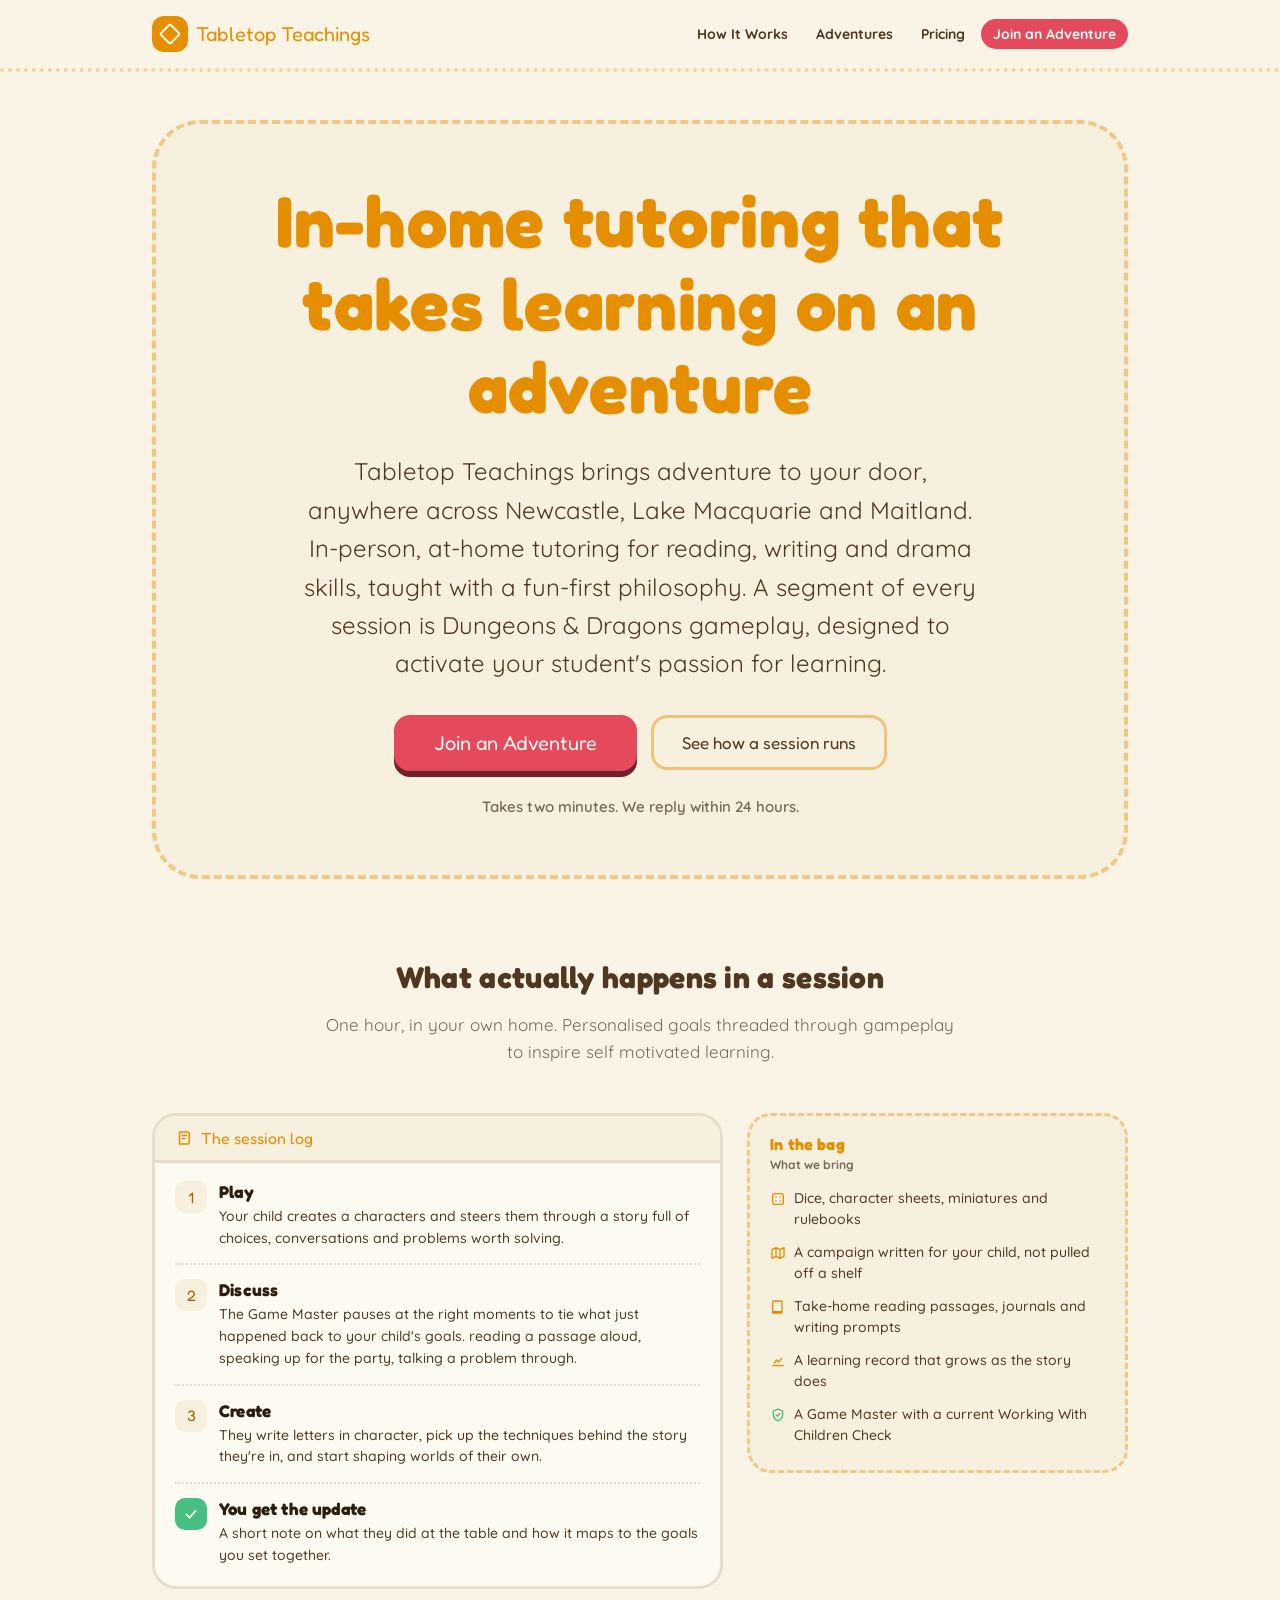
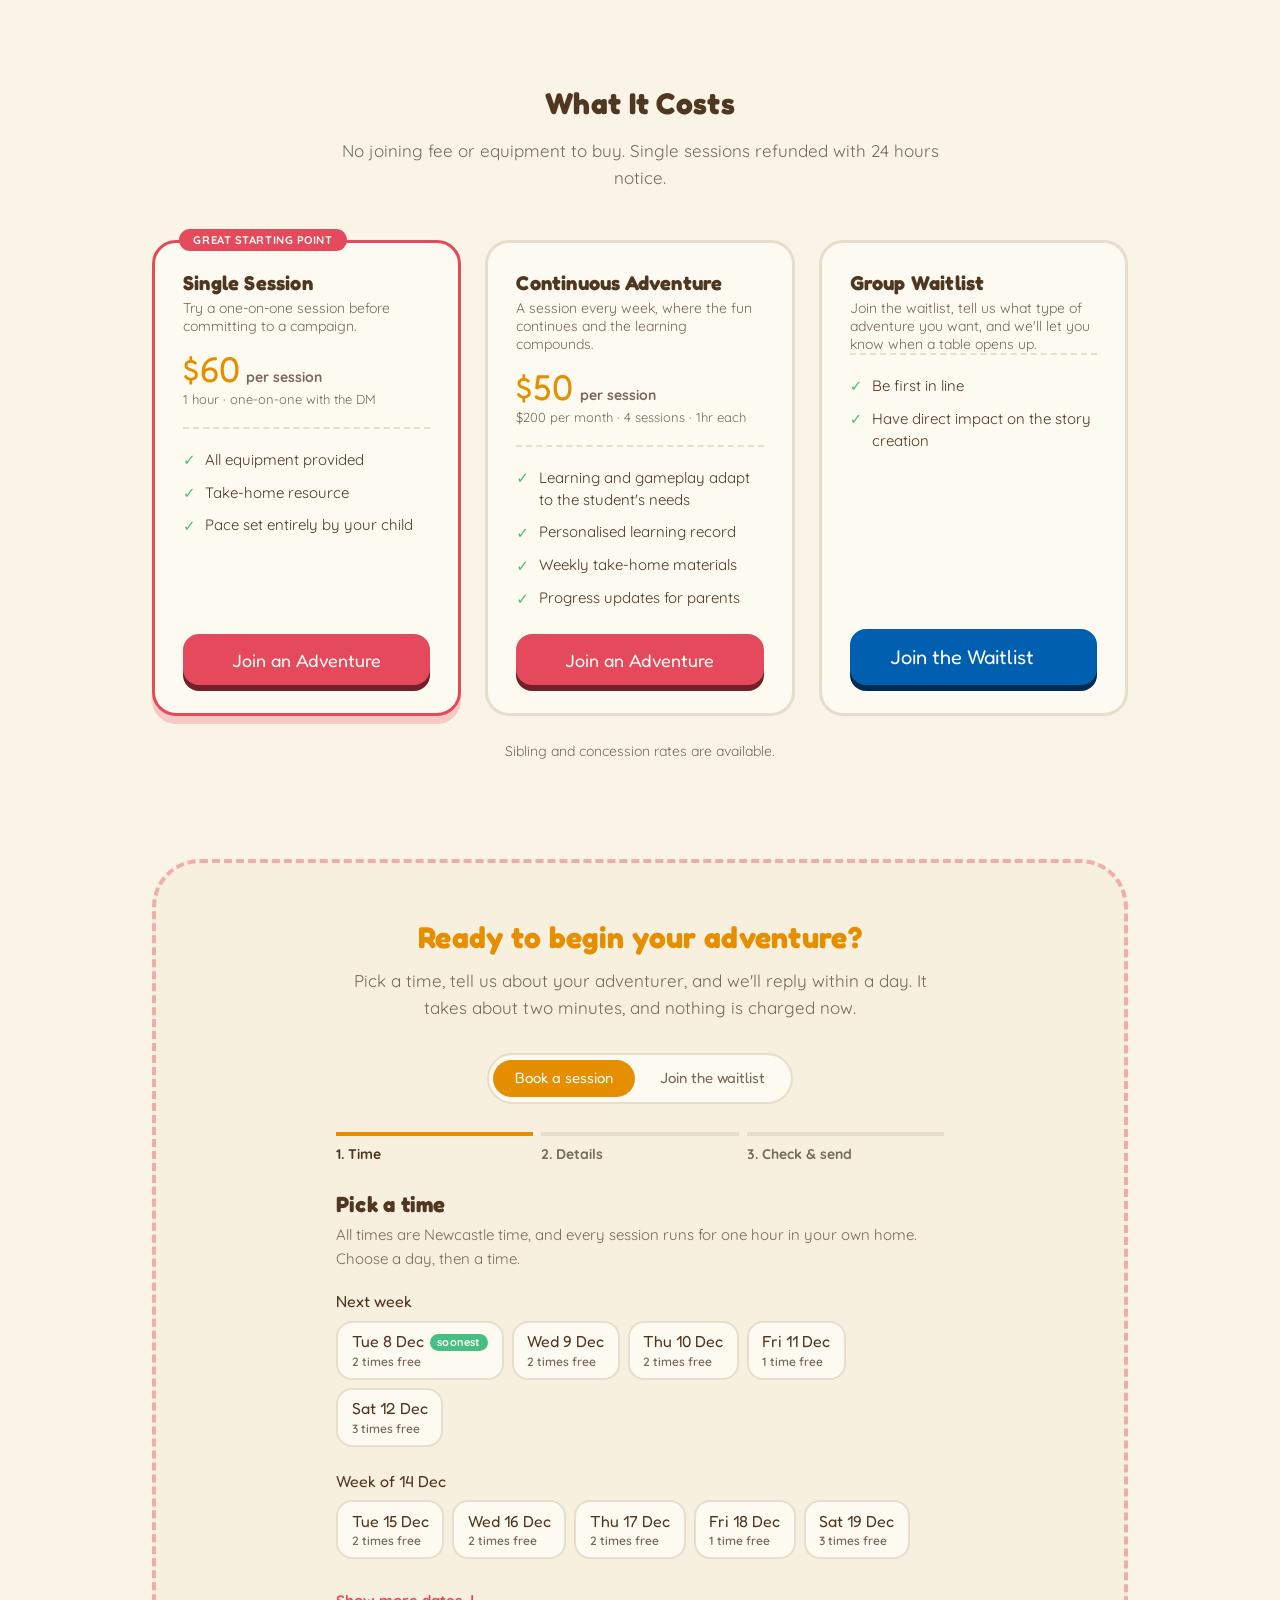
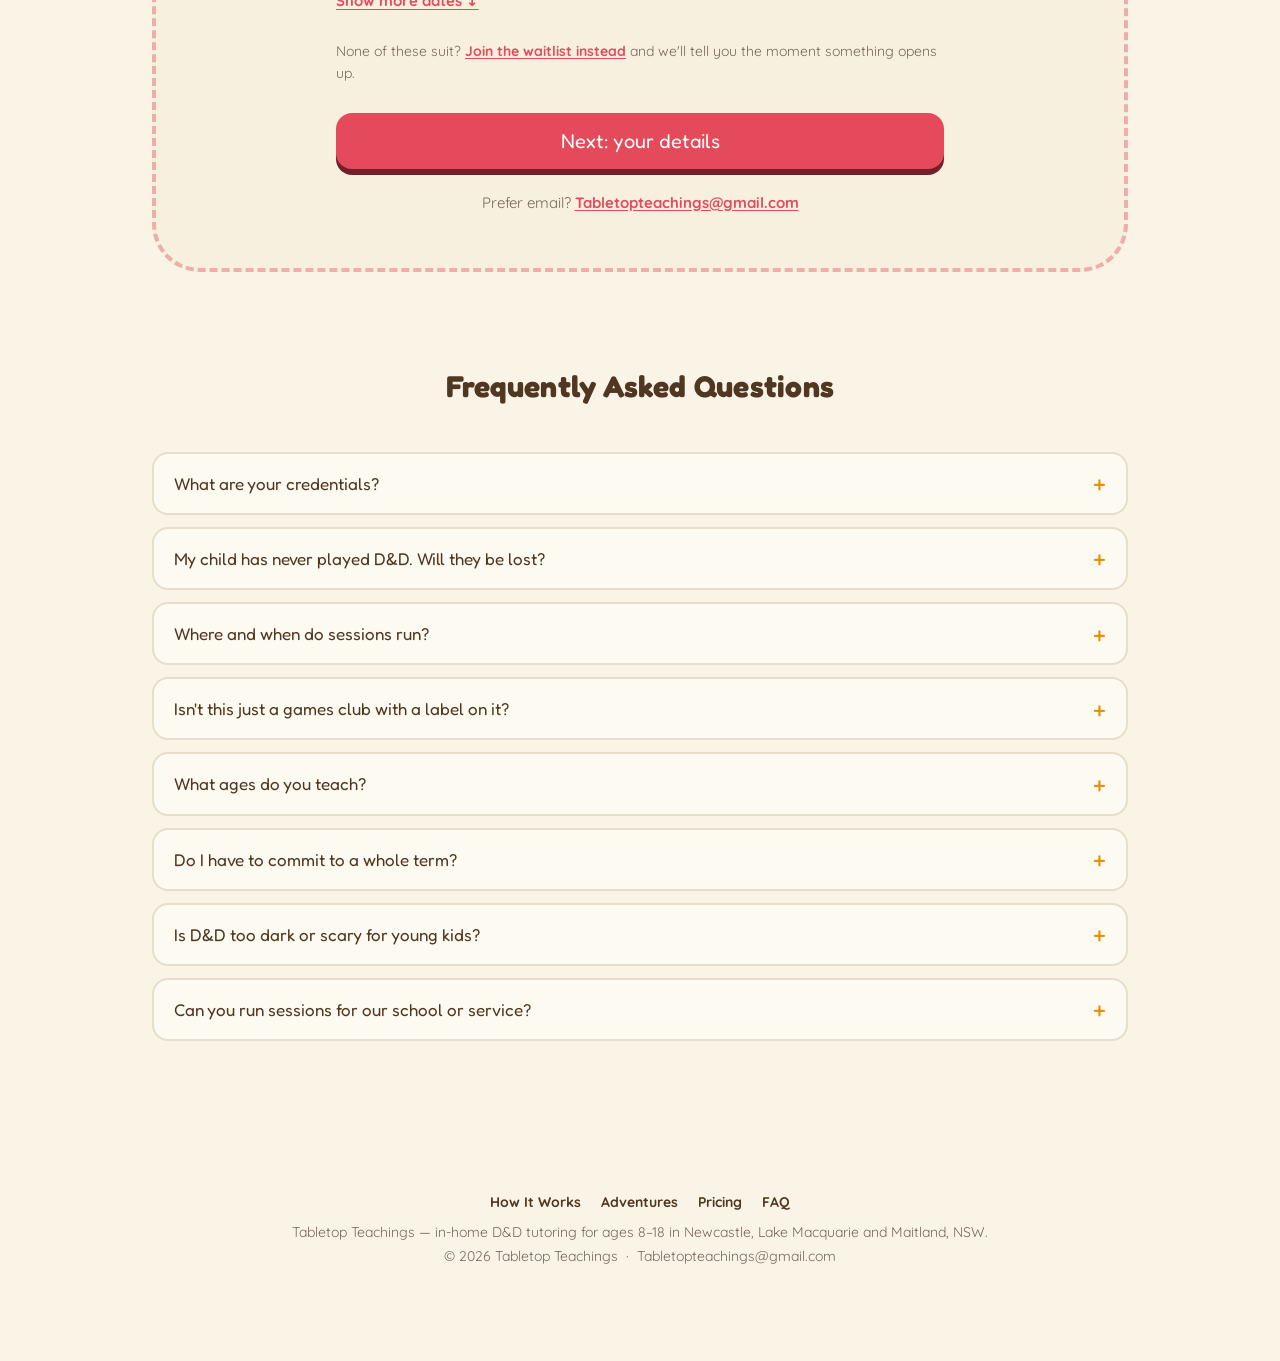
==== commit fe164c54: "Update index.html" ====
--- a/index.html
+++ b/index.html
@@ -443,7 +443,7 @@
              script fails. Keep the radios directly inside <form>: the tab
              switching relies on them being siblings of everything below.
         ══════════════════════════════════════════════════════════════════ -->
-        <section id="contact" class="section booking-section" style="margin-bottom: 0;">
+        <section id="contact" class="section booking-section">
           <div class="booking-shell">
             <h2 class="section-title">Ready to begin your adventure?</h2>
             <p class="section-sub">Pick a time, tell us about your adventurer, and we'll reply within a day. It takes about two minutes, and nothing is charged now.</p>
@@ -653,15 +653,12 @@
             <p class="booking-alt">Prefer email? <a href="mailto:Tabletopteachings@gmail.com">Tabletopteachings@gmail.com</a></p>
           </div>
         </section>
-      </main>
-
-
-      <!-- ═══ FAQ ══════════════════════════════════════════════════════
+
+        <!-- ═══ FAQ ══════════════════════════════════════════════════════
              If you edit any answer here, edit the matching answer in the
              FAQPage schema block in <head> so the two never disagree.
         ══════════════════════════════════════════════════════════════════ -->
-  
-  <section id="faq" class="section">
+        <section id="faq" class="section">
           <h2 class="section-title">Frequently Asked Questions</h2>
           <div class="faq-list">
             <details class="faq-item">
@@ -698,8 +695,8 @@
             </details>
           </div>
         </section>
-
-      
+      </main>
+
       <footer class="site-footer">
         <p class="footer-links">
           <a href="#how-it-works">How It Works</a>
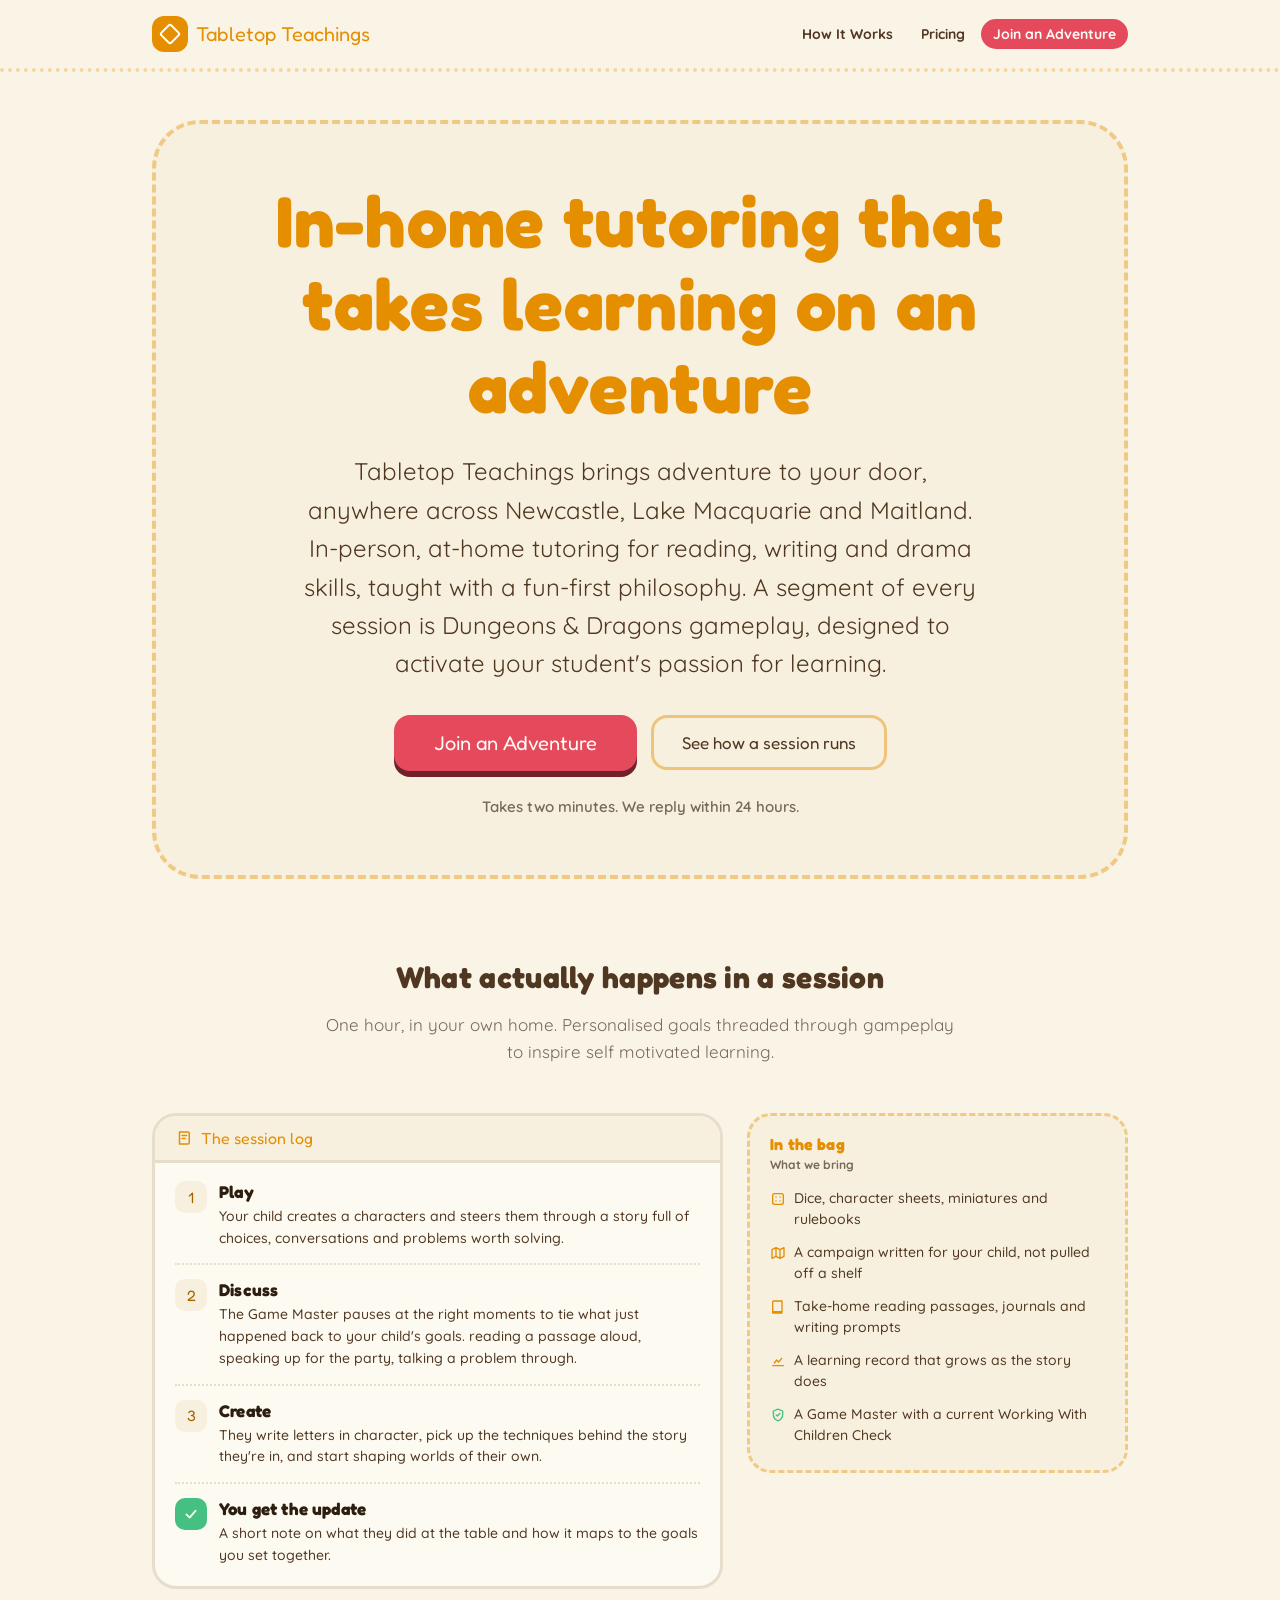
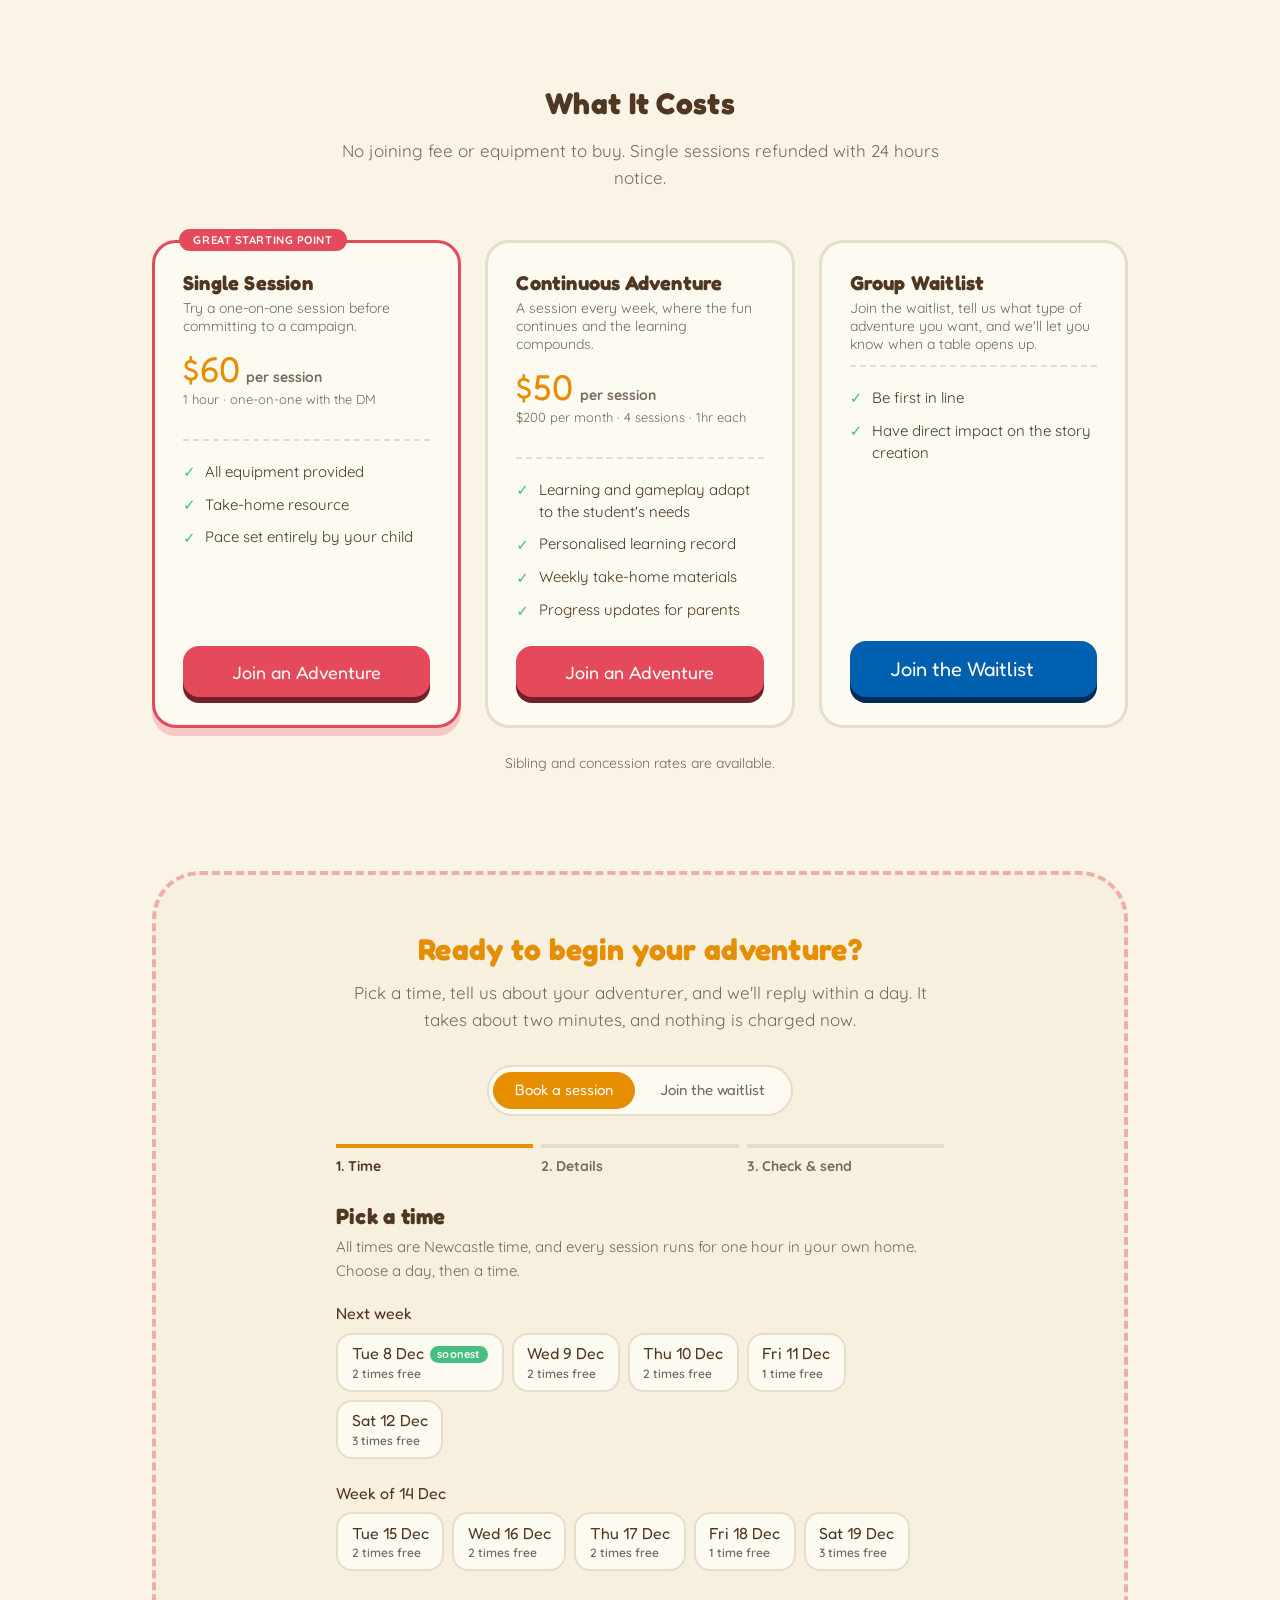
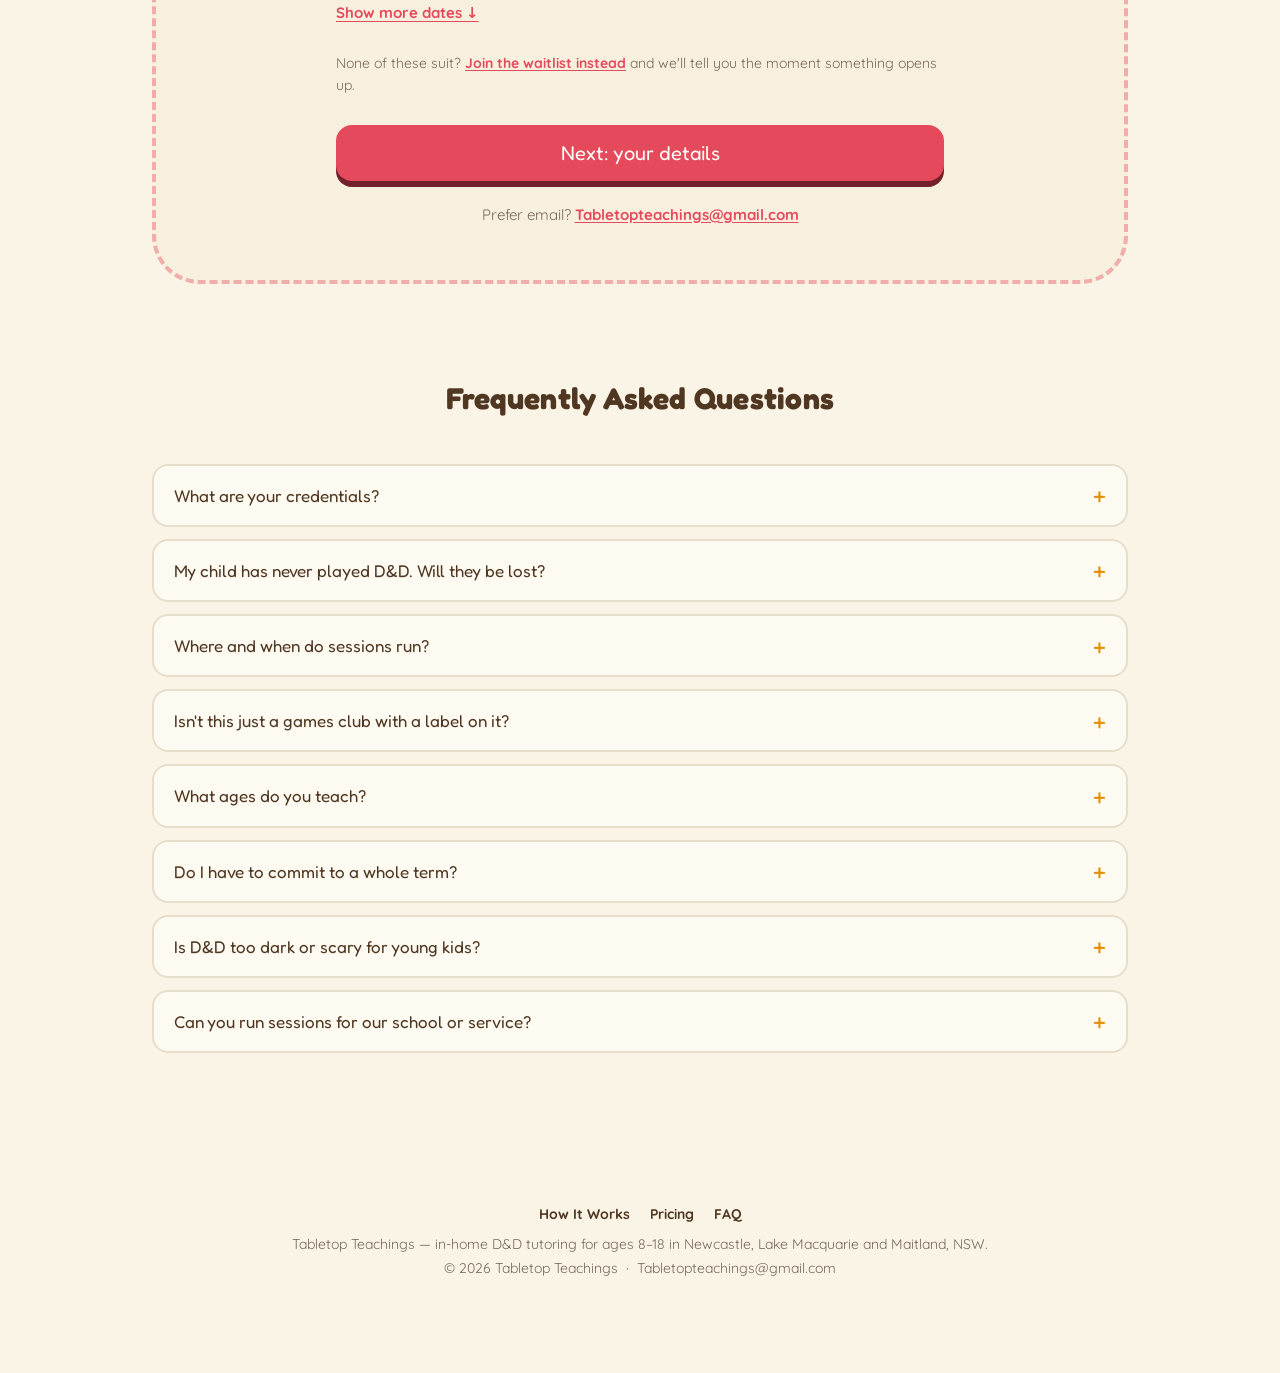
==== commit 4d9cac42: "Update index.html" ====
--- a/index.html
+++ b/index.html
@@ -238,7 +238,6 @@
         </a>
         <div class="nav-links">
           <a href="#how-it-works" class="nav-scroll-link">How It Works</a>
-          <a href="#live-quests">Adventures</a>
           <a href="#pricing" class="nav-scroll-link">Pricing</a>
           <a href="#contact" class="nav-cta" data-track-cta="nav">Join an Adventure</a>
         </div>
@@ -700,7 +699,6 @@
       <footer class="site-footer">
         <p class="footer-links">
           <a href="#how-it-works">How It Works</a>
-          <a href="#live-quests">Adventures</a>
           <a href="#pricing">Pricing</a>
           <a href="#faq">FAQ</a>
         </p>
--- a/css/style.css
+++ b/css/style.css
@@ -1045,7 +1045,12 @@
 .price-note { margin-bottom: 1.25rem; font-size: 0.8125rem; color: var(--muted-foreground); }
 .price-list {
   list-style: none;
-  margin: 0 0 1.5rem;
+  /* The dashed rule used to sit flush against whatever came before it. That
+     was invisible on the two cards with a price-amount/price-note above it
+     (their own margins created the gap by accident) but on a card without a
+     price — like Group Waitlist — the rule landed right against the
+     description text. A small top margin here fixes it everywhere at once. */
+  margin: 0.75rem 0 1.5rem;
   padding: 0;
   display: flex;
   flex-direction: column;
--- a/css/style.css
+++ b/css/style.css
@@ -1045,7 +1045,12 @@
 .price-note { margin-bottom: 1.25rem; font-size: 0.8125rem; color: var(--muted-foreground); }
 .price-list {
   list-style: none;
-  margin: 0 0 1.5rem;
+  /* The dashed rule used to sit flush against whatever came before it. That
+     was invisible on the two cards with a price-amount/price-note above it
+     (their own margins created the gap by accident) but on a card without a
+     price — like Group Waitlist — the rule landed right against the
+     description text. A small top margin here fixes it everywhere at once. */
+  margin: 0.75rem 0 1.5rem;
   padding: 0;
   display: flex;
   flex-direction: column;
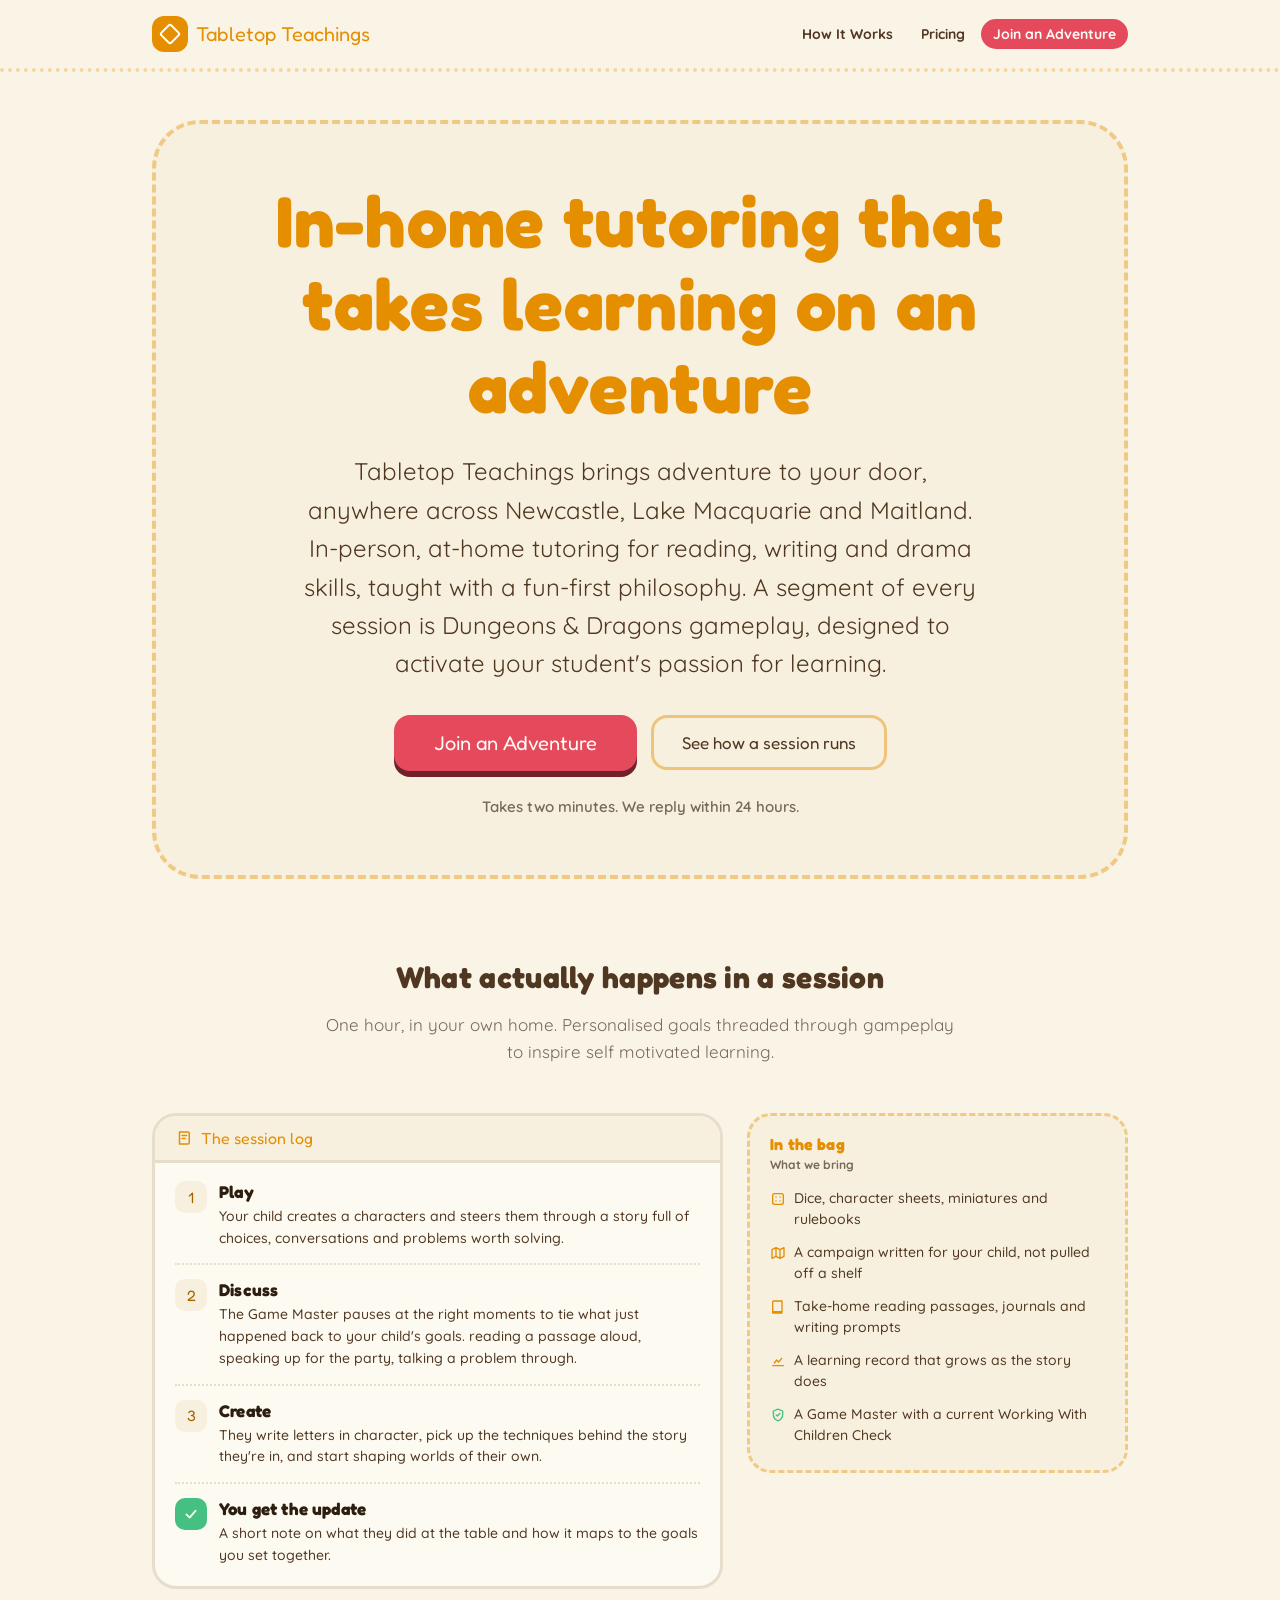
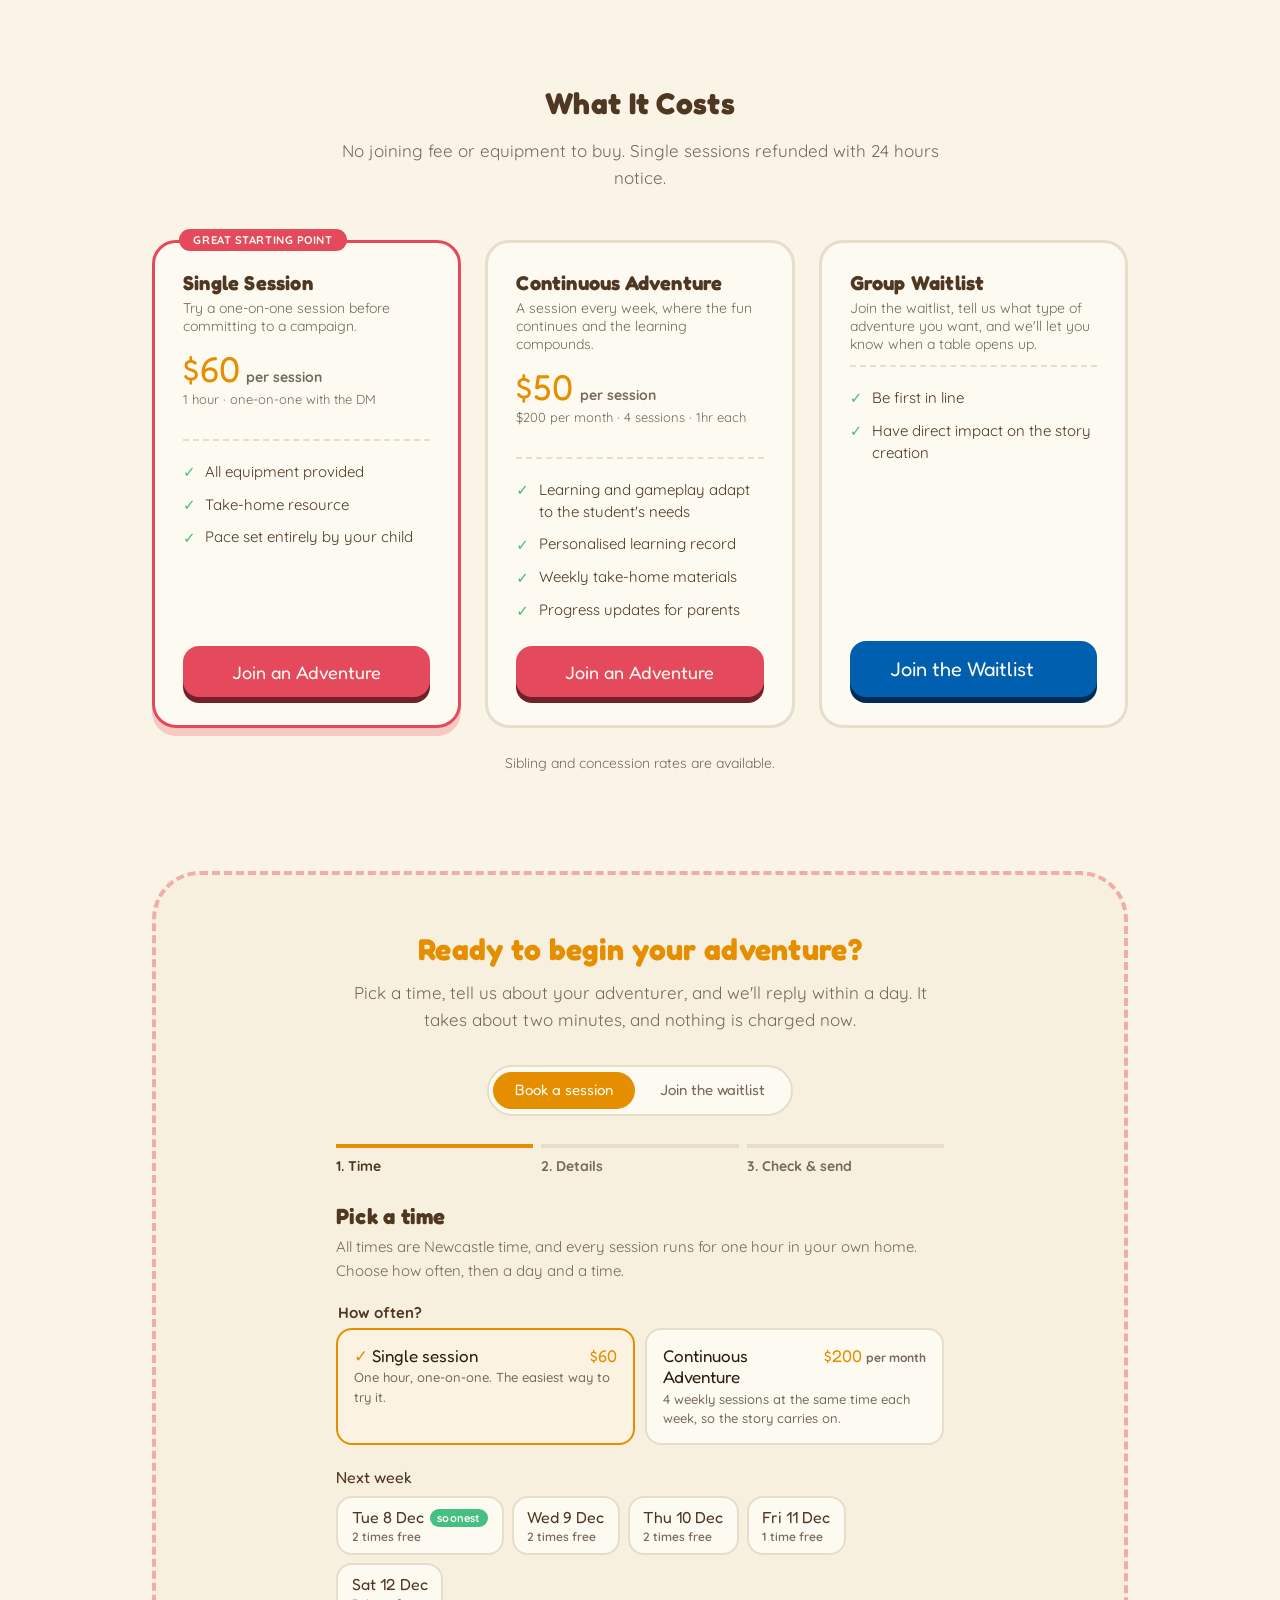
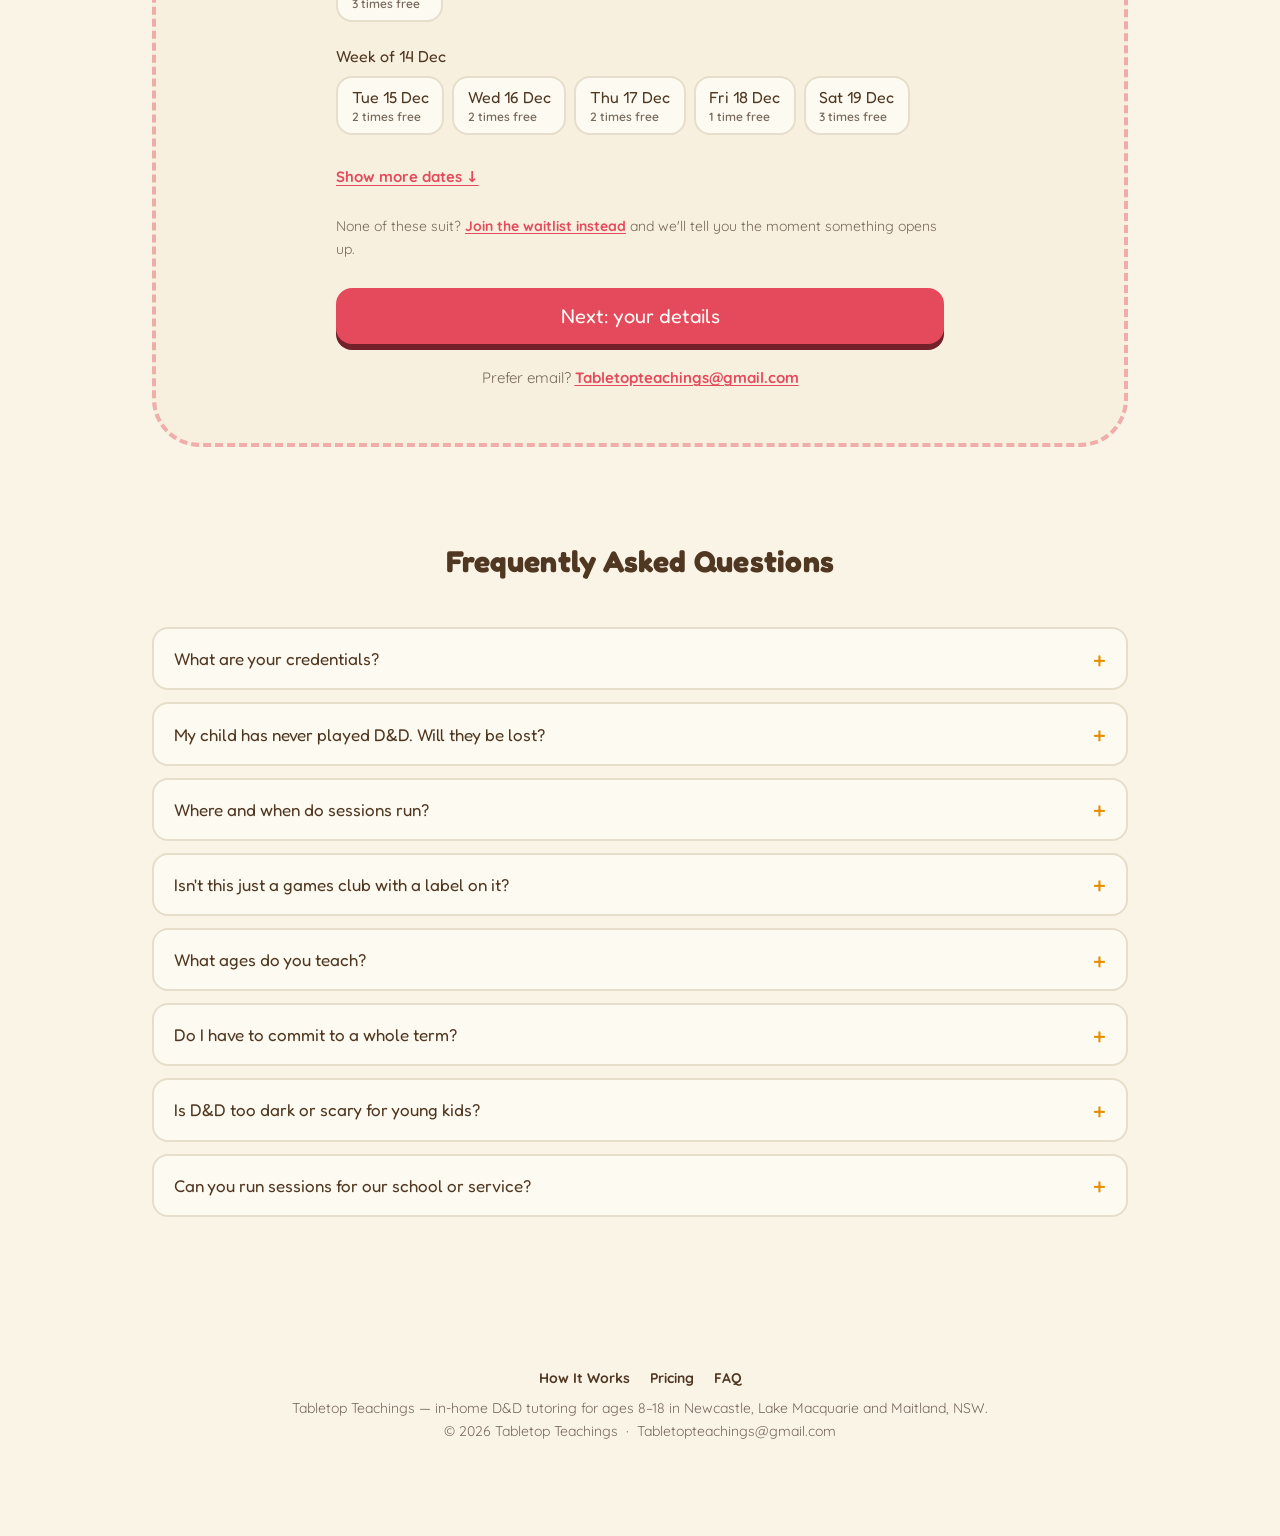
==== commit df9d9c9f: "Add files via upload" ====
--- a/index.html
+++ b/index.html
@@ -482,7 +482,38 @@
               <section class="bk-step" data-step="1" aria-label="Step 1 of 3">
                 <div class="panel-book">
                   <h3 class="booking-h" data-step-heading tabindex="-1">Pick a time</h3>
-                  <p class="block-sub">All times are Newcastle time, and every session runs for one hour in your own home. Choose a day, then a time.</p>
+                  <p class="block-sub">All times are Newcastle time, and every session runs for one hour in your own home. Choose how often, then a day and a time.</p>
+
+                  <!-- The plan changes what the picker offers, not just what
+                       gets written on the enquiry: choosing the package makes
+                       js/schedule.js show only start times that are free
+                       every week of the run. The number of sessions is
+                       written in by script from packageSessions in
+                       js/availability.js — don't hard-code it here. The
+                       PRICES below are hand-maintained; see the README. -->
+                  <fieldset class="radio-set plan-set">
+                    <legend>How often?</legend>
+                    <div class="plan-grid">
+                      <label class="plan-option">
+                        <input type="radio" name="plan" id="plan-single" class="plan-radio"
+                               value="Single session" checked />
+                        <span class="plan-body">
+                          <span class="plan-name">Single session</span>
+                          <span class="plan-price">$60</span>
+                          <span class="plan-detail">One hour, one-on-one. The easiest way to try it.</span>
+                        </span>
+                      </label>
+                      <label class="plan-option">
+                        <input type="radio" name="plan" id="plan-weekly" class="plan-radio"
+                               value="Continuous Adventure (weekly)" />
+                        <span class="plan-body">
+                          <span class="plan-name">Continuous Adventure</span>
+                          <span class="plan-price">$200 <span class="plan-per">per month</span></span>
+                          <span class="plan-detail"><span data-package-count>4</span> weekly sessions at the same time each week, so the story carries on.</span>
+                        </span>
+                      </label>
+                    </div>
+                  </fieldset>
 
                   <div id="session-field" class="field">
                     <div id="slots" aria-busy="true" aria-live="polite">
@@ -498,17 +529,8 @@
                 </div>
 
                 <div class="panel-waitlist">
-                  <h3 class="booking-h" data-step-heading tabindex="-1">Join the waitlist</h3>
-                  <p class="block-sub">Tell us what you're after and we'll be in touch the moment a table opens up. No obligation, and you can leave the list any time.</p>
-
-                  <fieldset class="radio-set" data-required-group data-error="Choose one so we know which list to add you to.">
-                    <legend>What are you hoping for?</legend>
-                    <div class="chip-wrap">
-                      <label class="radio-chip"><input type="radio" name="wait-type" value="A group campaign" /><span>A group campaign</span></label>
-                      <label class="radio-chip"><input type="radio" name="wait-type" value="One-on-one sessions" /><span>One-on-one sessions</span></label>
-                      <label class="radio-chip"><input type="radio" name="wait-type" value="Either is fine" /><span>Either is fine</span></label>
-                    </div>
-                  </fieldset>
+                  <h3 class="booking-h" data-step-heading tabindex="-1">Join the waitlist for a group</h3>
+                  <p class="block-sub">Tell us what you're after and we'll be in touch the moment a table opens up.</p>
 
                   <div class="field">
                     <label for="availability">Which days and times usually suit? <span class="optional">optional</span></label>
@@ -558,6 +580,9 @@
                   </div>
                 </div>
 
+                <input type="checkbox" id="MonthlyCheckbox" name="Monthly value="YMonthly">
+                <label for="vehicle1"> Monthly Sign Up?</label><br>
+                
                 <div class="field-row">
                   <div class="field">
                     <label for="student-first-name">Their first name</label>
--- a/css/booking.css
+++ b/css/booking.css
@@ -171,6 +171,81 @@
 .js-bk-steps .bk-step + .bk-step { margin-top: 0; }
 
 /* ---- 4. Time picker ------------------------------------------------------ */
+
+/* Single session vs Continuous Adventure. Two cards rather than the pill
+   switch used for book/waitlist: these carry a price and a line of detail,
+   which won't fit in a pill, and the choice is a considered one rather than
+   a change of tab. Stacked on phones, side by side from 480px. */
+.plan-set { margin-bottom: 1.5rem; }
+.plan-grid {
+  display: grid;
+  grid-template-columns: 1fr;
+  gap: 0.6rem;
+}
+.plan-option {
+  position: relative;
+  display: block;
+  cursor: pointer;
+  border-radius: var(--bk-radius-md);
+  border: 2px solid var(--border);
+  background: var(--card);
+  padding: 0.9rem 1rem;
+  transition: border-color 0.15s ease, background-color 0.15s ease;
+}
+.plan-option:hover { border-color: var(--primary); }
+
+/* Kept in the tab order and reachable, just not drawn — same reasoning as
+   .mode-radio above. */
+.plan-radio { position: absolute; width: 1px; height: 1px; opacity: 0; }
+
+.plan-body { display: grid; grid-template-columns: 1fr auto; gap: 0.15rem 0.75rem; }
+.plan-name {
+  font-family: var(--font-display);
+  font-size: 1.0625rem;
+  line-height: 1.25;
+  color: var(--foreground);
+}
+.plan-price {
+  grid-column: 2;
+  grid-row: 1;
+  font-family: var(--font-display);
+  font-size: 1.0625rem;
+  white-space: nowrap;
+  color: var(--primary);
+}
+.plan-per { font-family: var(--font-body); font-size: 0.75rem; font-weight: 700; color: var(--muted-foreground); }
+.plan-detail {
+  grid-column: 1 / -1;
+  font-size: 0.8125rem;
+  font-weight: 500;
+  line-height: 1.5;
+  color: var(--muted-foreground);
+}
+
+.plan-option:has(.plan-radio:checked) {
+  border-color: var(--primary);
+  background: color-mix(in oklab, var(--primary) 8%, var(--card));
+}
+.plan-option:has(.plan-radio:checked) .plan-name::before { content: "\2713  "; color: var(--primary); }
+.plan-option:has(.plan-radio:focus-visible) {
+  outline: 3px solid var(--foreground);
+  outline-offset: 2px;
+}
+
+/* The dates in a booked run, listed under the summary line. */
+.run-dates {
+  display: block;
+  margin-top: 0.3rem;
+  margin-bottom: 0.3rem;
+  font-family: var(--font-display);
+  font-size: 0.875rem;
+  line-height: 1.45;
+  color: var(--foreground);
+}
+
+@media (min-width: 480px) {
+  .plan-grid { grid-template-columns: 1fr 1fr; }
+}
 .slots-loading, .slots-empty {
   border-radius: var(--bk-radius-md);
   border: 2px dashed var(--border);
--- a/css/booking.css
+++ b/css/booking.css
@@ -171,6 +171,81 @@
 .js-bk-steps .bk-step + .bk-step { margin-top: 0; }
 
 /* ---- 4. Time picker ------------------------------------------------------ */
+
+/* Single session vs Continuous Adventure. Two cards rather than the pill
+   switch used for book/waitlist: these carry a price and a line of detail,
+   which won't fit in a pill, and the choice is a considered one rather than
+   a change of tab. Stacked on phones, side by side from 480px. */
+.plan-set { margin-bottom: 1.5rem; }
+.plan-grid {
+  display: grid;
+  grid-template-columns: 1fr;
+  gap: 0.6rem;
+}
+.plan-option {
+  position: relative;
+  display: block;
+  cursor: pointer;
+  border-radius: var(--bk-radius-md);
+  border: 2px solid var(--border);
+  background: var(--card);
+  padding: 0.9rem 1rem;
+  transition: border-color 0.15s ease, background-color 0.15s ease;
+}
+.plan-option:hover { border-color: var(--primary); }
+
+/* Kept in the tab order and reachable, just not drawn — same reasoning as
+   .mode-radio above. */
+.plan-radio { position: absolute; width: 1px; height: 1px; opacity: 0; }
+
+.plan-body { display: grid; grid-template-columns: 1fr auto; gap: 0.15rem 0.75rem; }
+.plan-name {
+  font-family: var(--font-display);
+  font-size: 1.0625rem;
+  line-height: 1.25;
+  color: var(--foreground);
+}
+.plan-price {
+  grid-column: 2;
+  grid-row: 1;
+  font-family: var(--font-display);
+  font-size: 1.0625rem;
+  white-space: nowrap;
+  color: var(--primary);
+}
+.plan-per { font-family: var(--font-body); font-size: 0.75rem; font-weight: 700; color: var(--muted-foreground); }
+.plan-detail {
+  grid-column: 1 / -1;
+  font-size: 0.8125rem;
+  font-weight: 500;
+  line-height: 1.5;
+  color: var(--muted-foreground);
+}
+
+.plan-option:has(.plan-radio:checked) {
+  border-color: var(--primary);
+  background: color-mix(in oklab, var(--primary) 8%, var(--card));
+}
+.plan-option:has(.plan-radio:checked) .plan-name::before { content: "\2713  "; color: var(--primary); }
+.plan-option:has(.plan-radio:focus-visible) {
+  outline: 3px solid var(--foreground);
+  outline-offset: 2px;
+}
+
+/* The dates in a booked run, listed under the summary line. */
+.run-dates {
+  display: block;
+  margin-top: 0.3rem;
+  margin-bottom: 0.3rem;
+  font-family: var(--font-display);
+  font-size: 0.875rem;
+  line-height: 1.45;
+  color: var(--foreground);
+}
+
+@media (min-width: 480px) {
+  .plan-grid { grid-template-columns: 1fr 1fr; }
+}
 .slots-loading, .slots-empty {
   border-radius: var(--bk-radius-md);
   border: 2px dashed var(--border);
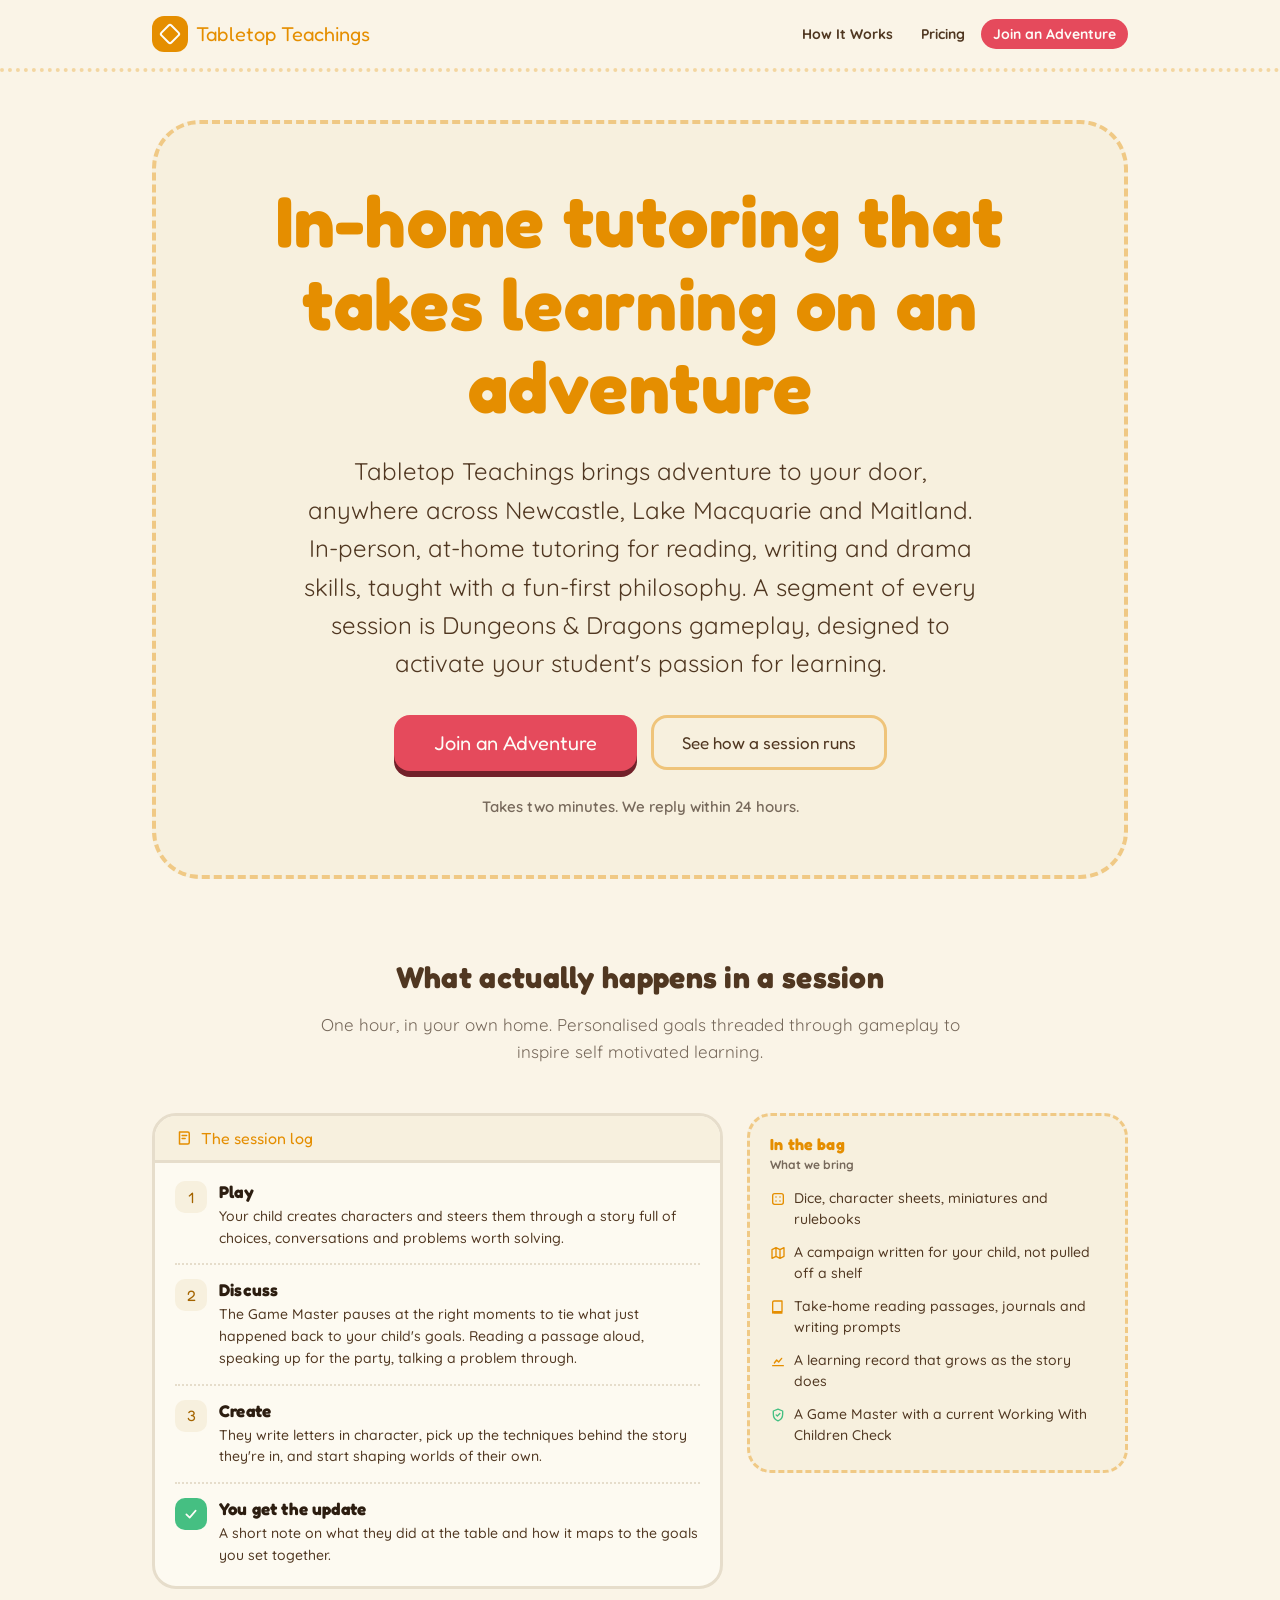
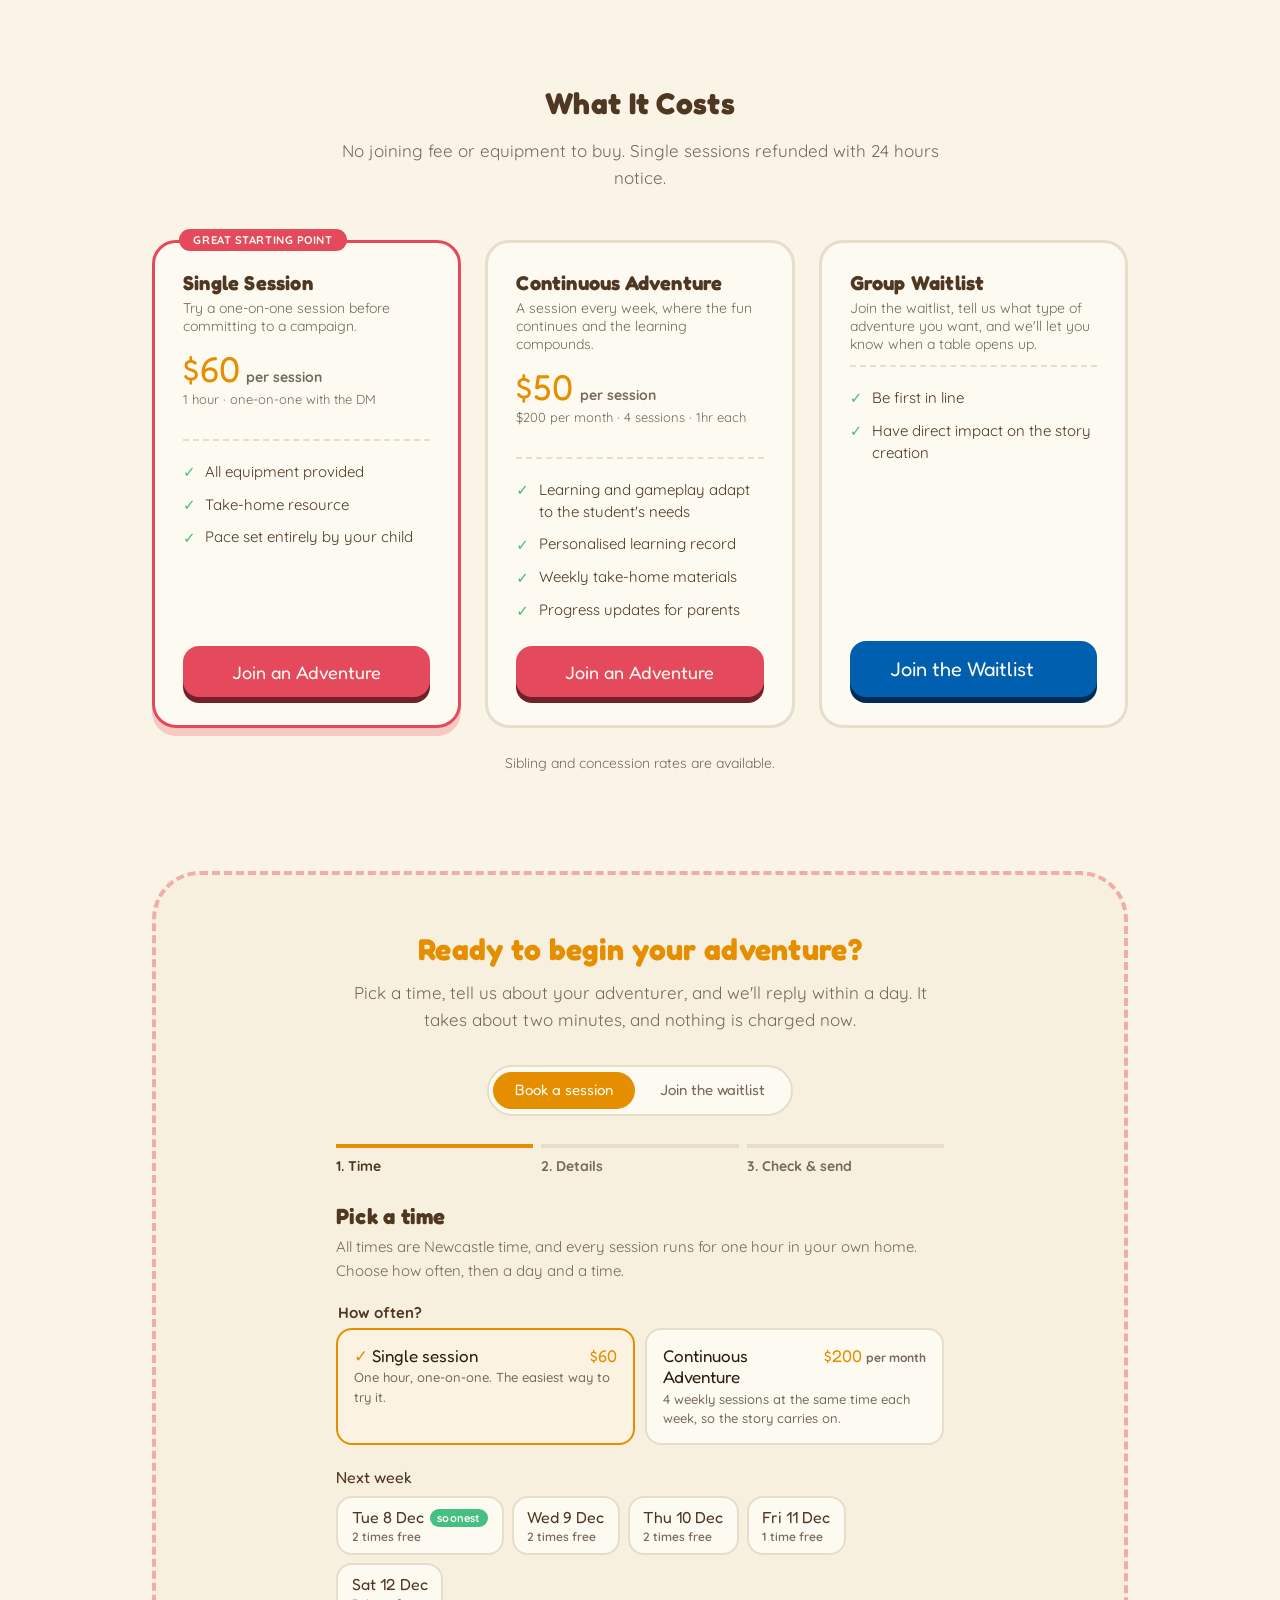
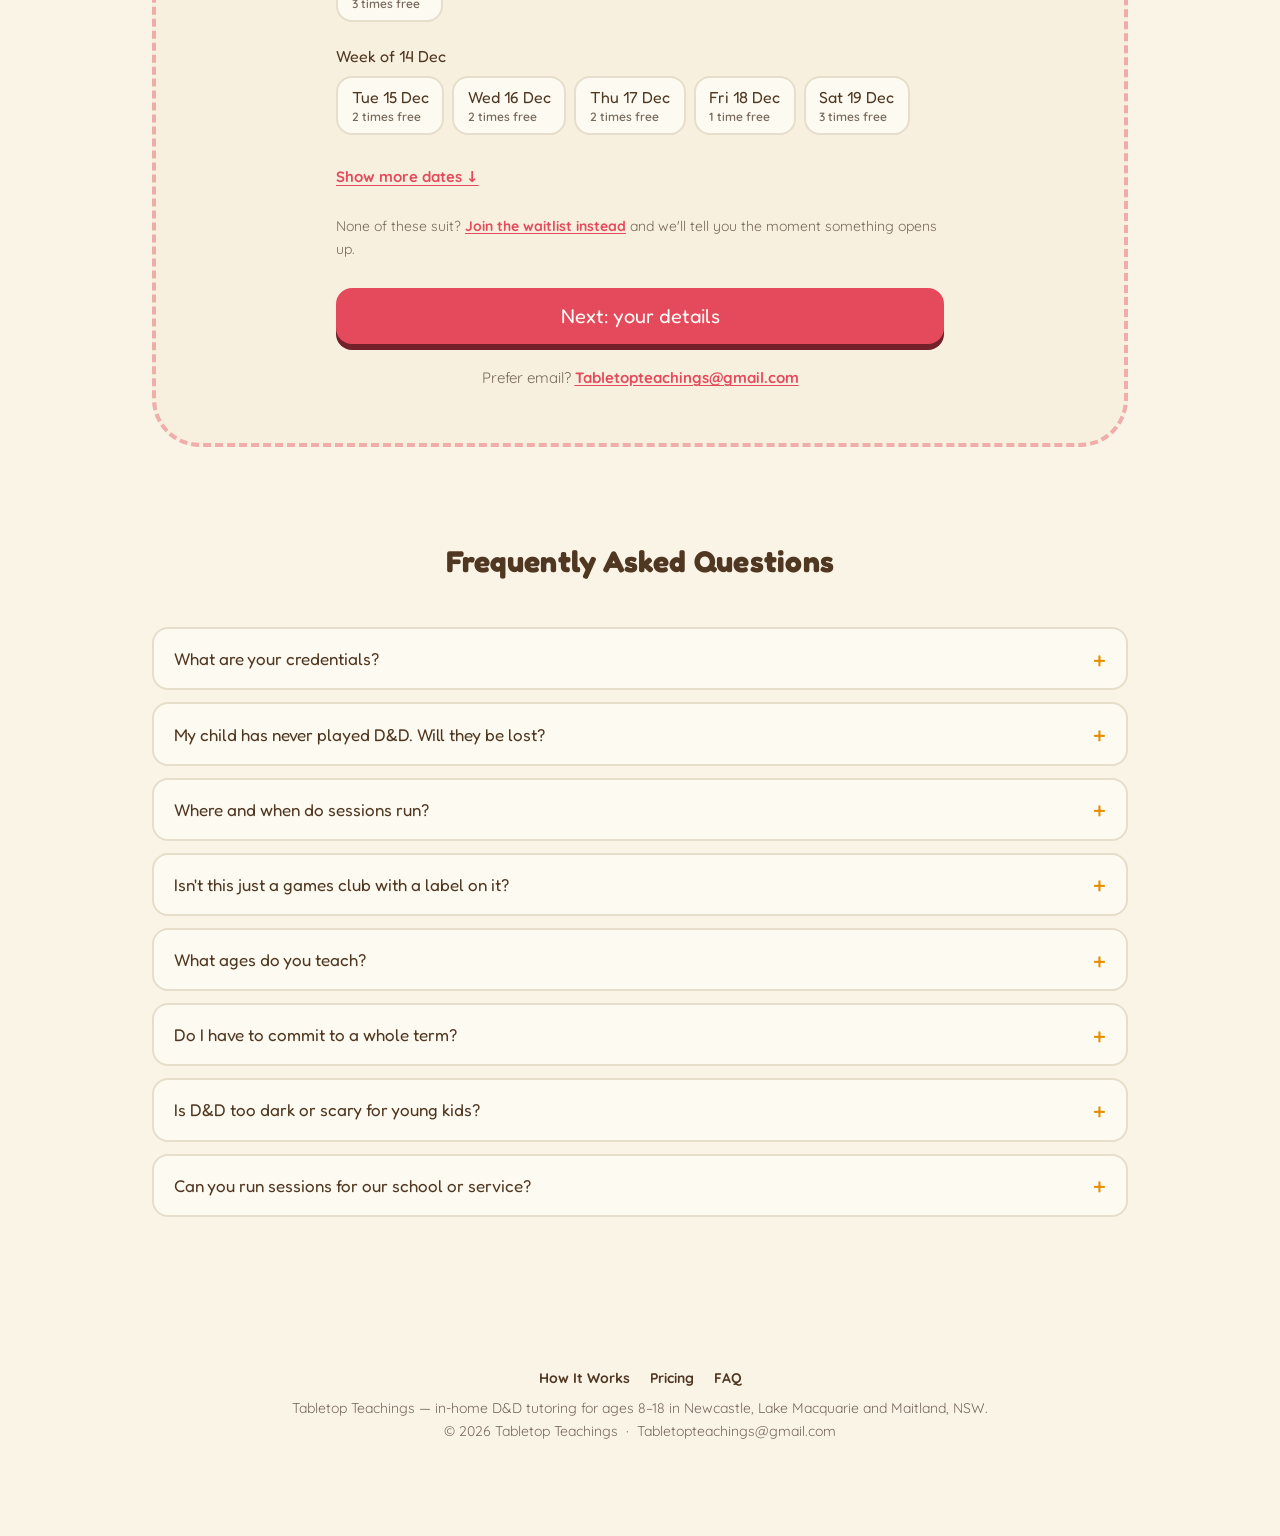
==== commit 143683a7: "Update index.html" ====
--- a/index.html
+++ b/index.html
@@ -294,7 +294,7 @@
           </svg>
 
           <h2 class="section-title">What actually happens in a session</h2>
-          <p class="section-sub">One hour, in your own home. Personalised goals threaded through gampeplay to inspire self motivated learning. </p>
+          <p class="section-sub">One hour, in your own home. Personalised goals threaded through gameplay to inspire self motivated learning. </p>
 
           <div class="session-layout session-layout--log">
             <div class="session-log">
@@ -308,14 +308,14 @@
                   <span class="log-badge" aria-hidden="true">1</span>
                   <div>
                     <h3>Play</h3>
-                    <p>Your child creates a characters and steers them through a story full of choices, conversations and problems worth solving.</p>
+                    <p>Your child creates characters and steers them through a story full of choices, conversations and problems worth solving.</p>
                   </div>
                 </li>
                 <li>
                   <span class="log-badge" aria-hidden="true">2</span>
                   <div>
                     <h3>Discuss</h3>
-                    <p>The Game Master pauses at the right moments to tie what just happened back to your child's goals. reading a passage aloud, speaking up for the party, talking a problem through.</p>
+                    <p>The Game Master pauses at the right moments to tie what just happened back to your child's goals. Reading a passage aloud, speaking up for the party, talking a problem through.</p>
                   </div>
                 </li>
                 <li>
@@ -580,9 +580,6 @@
                   </div>
                 </div>
 
-                <input type="checkbox" id="MonthlyCheckbox" name="Monthly value="YMonthly">
-                <label for="vehicle1"> Monthly Sign Up?</label><br>
-                
                 <div class="field-row">
                   <div class="field">
                     <label for="student-first-name">Their first name</label>
